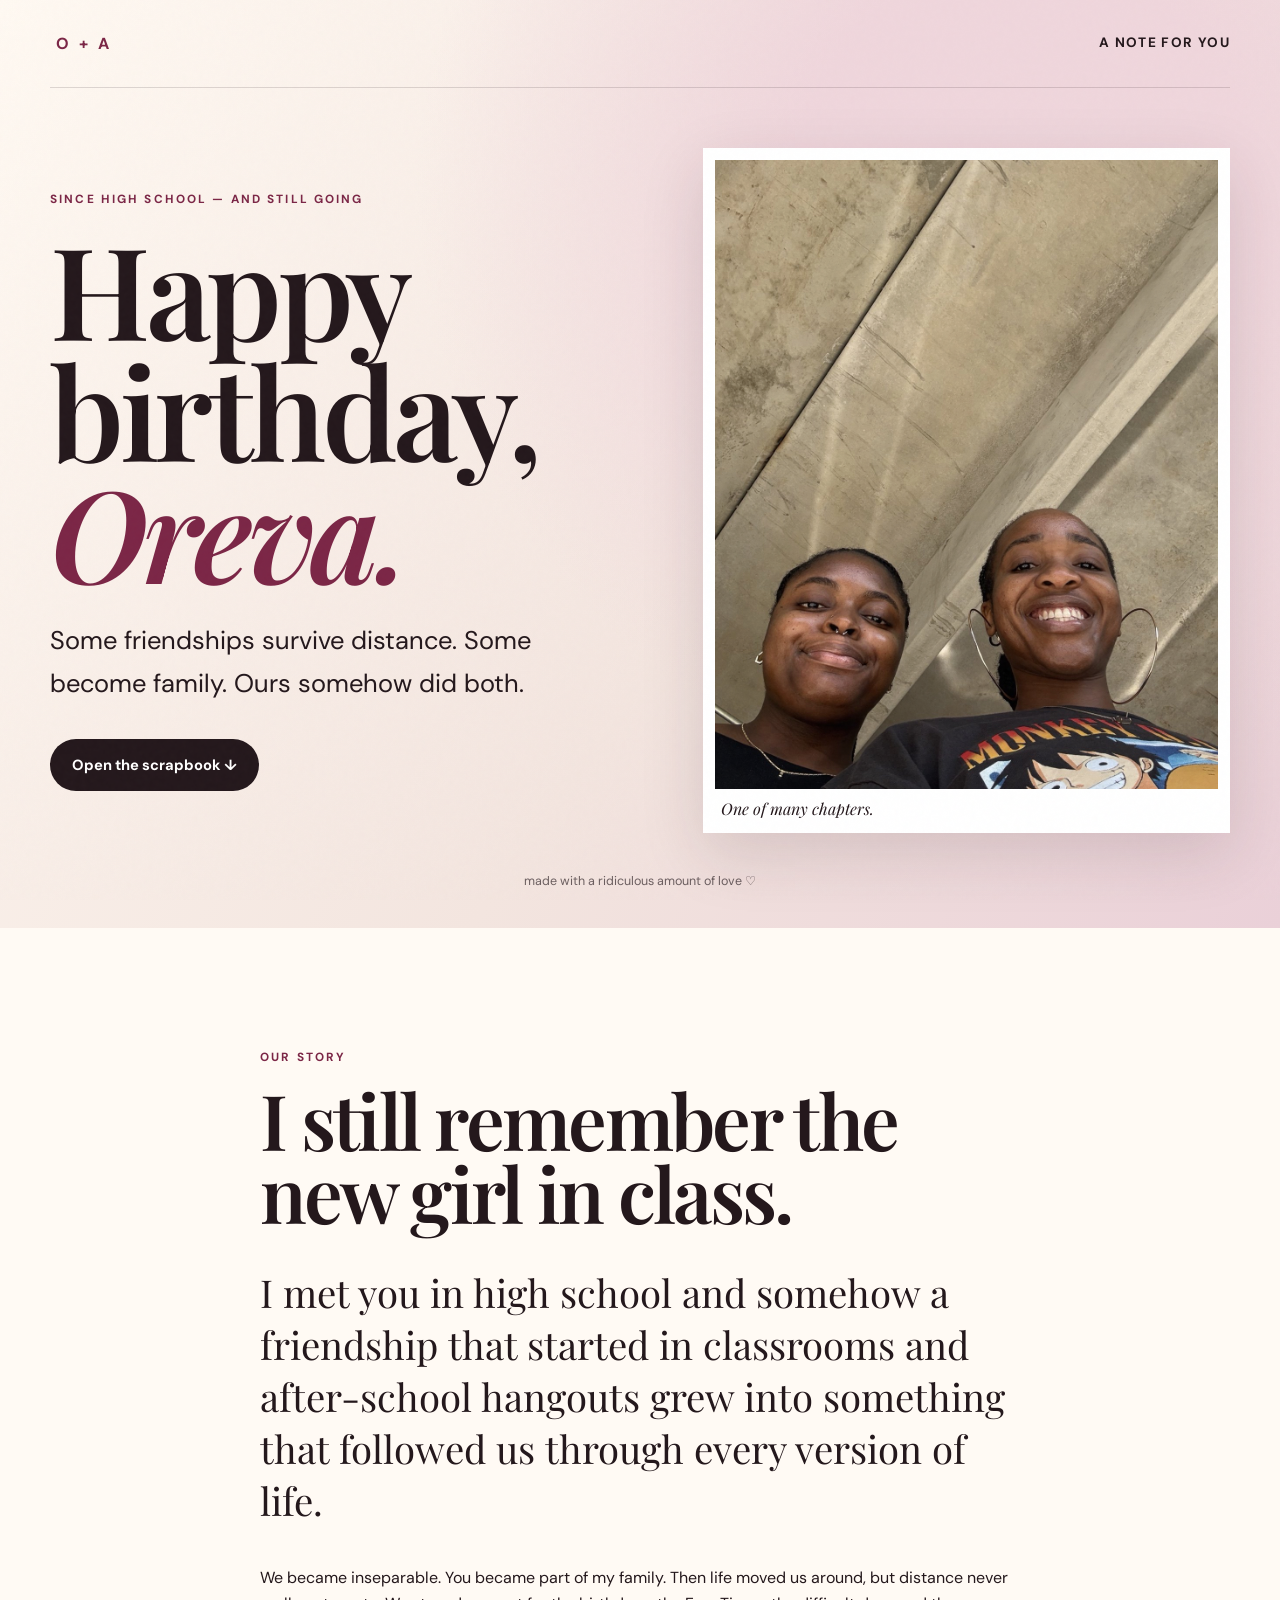
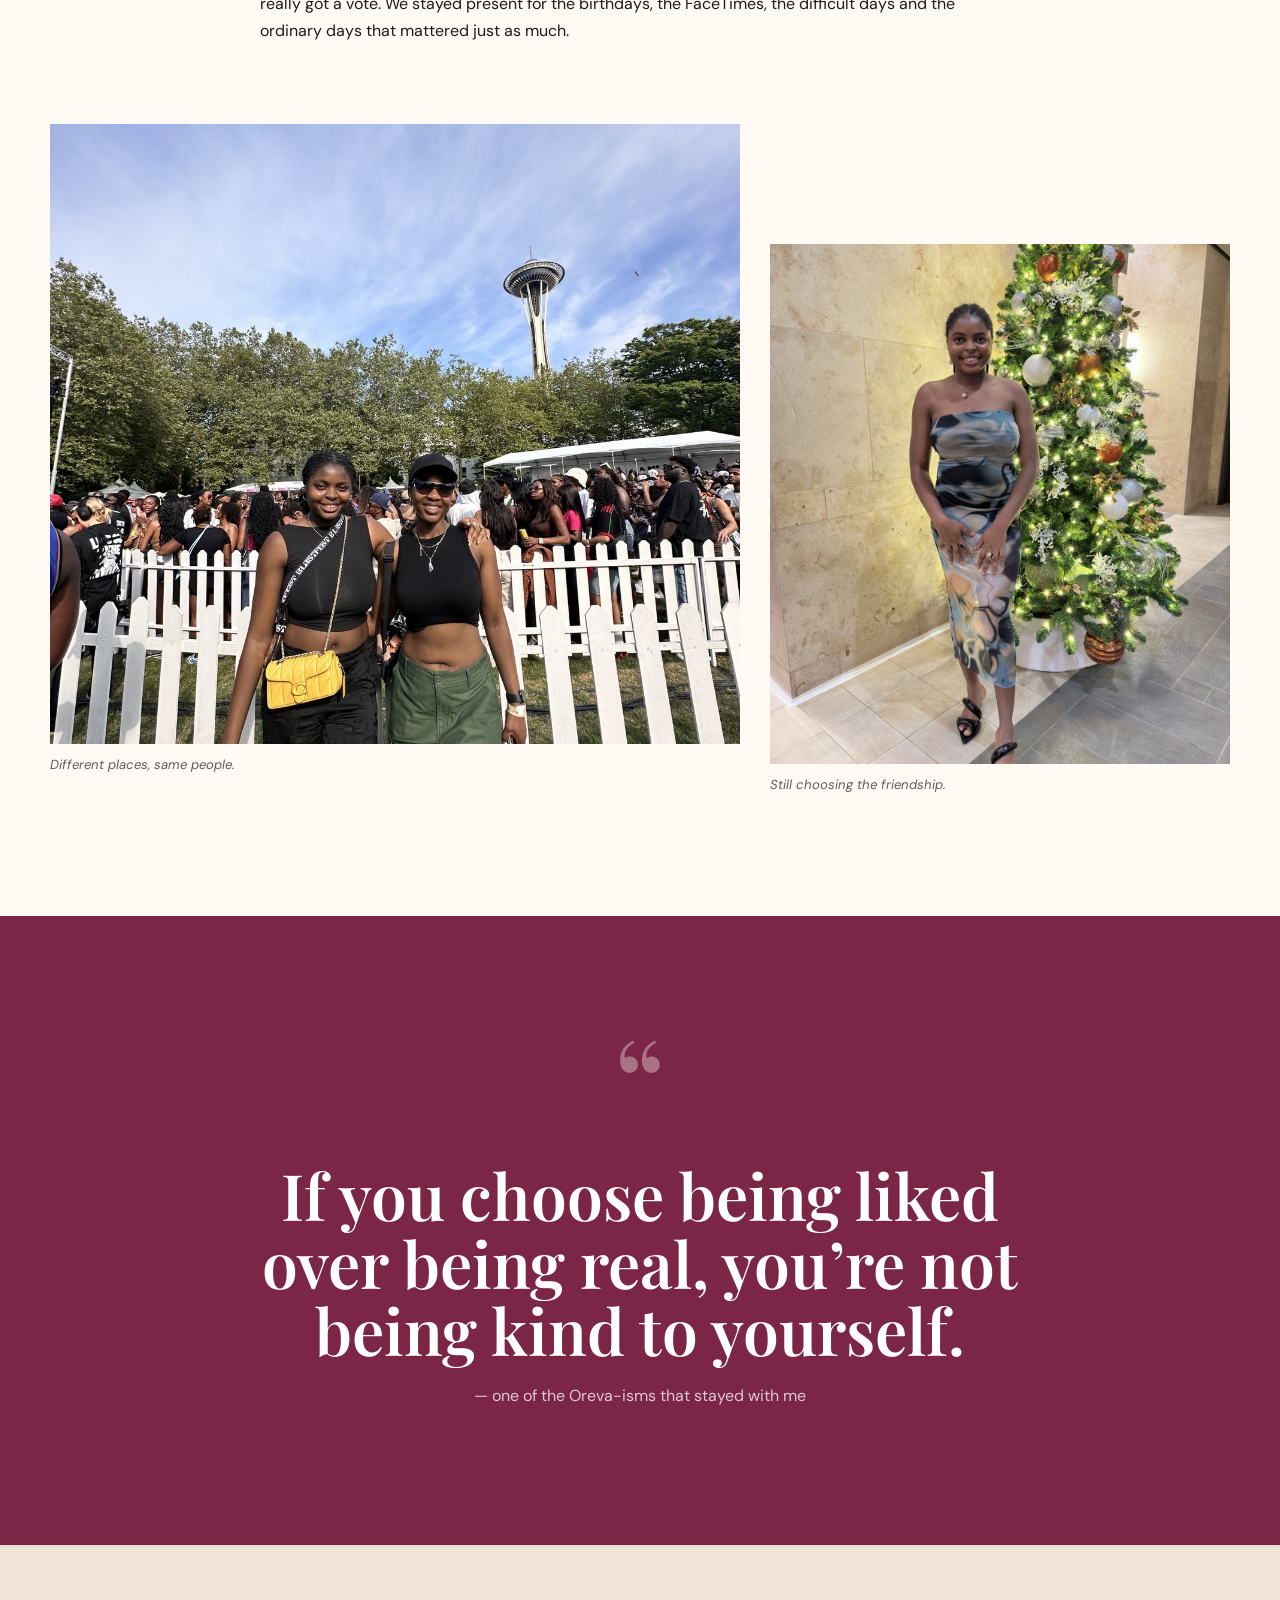
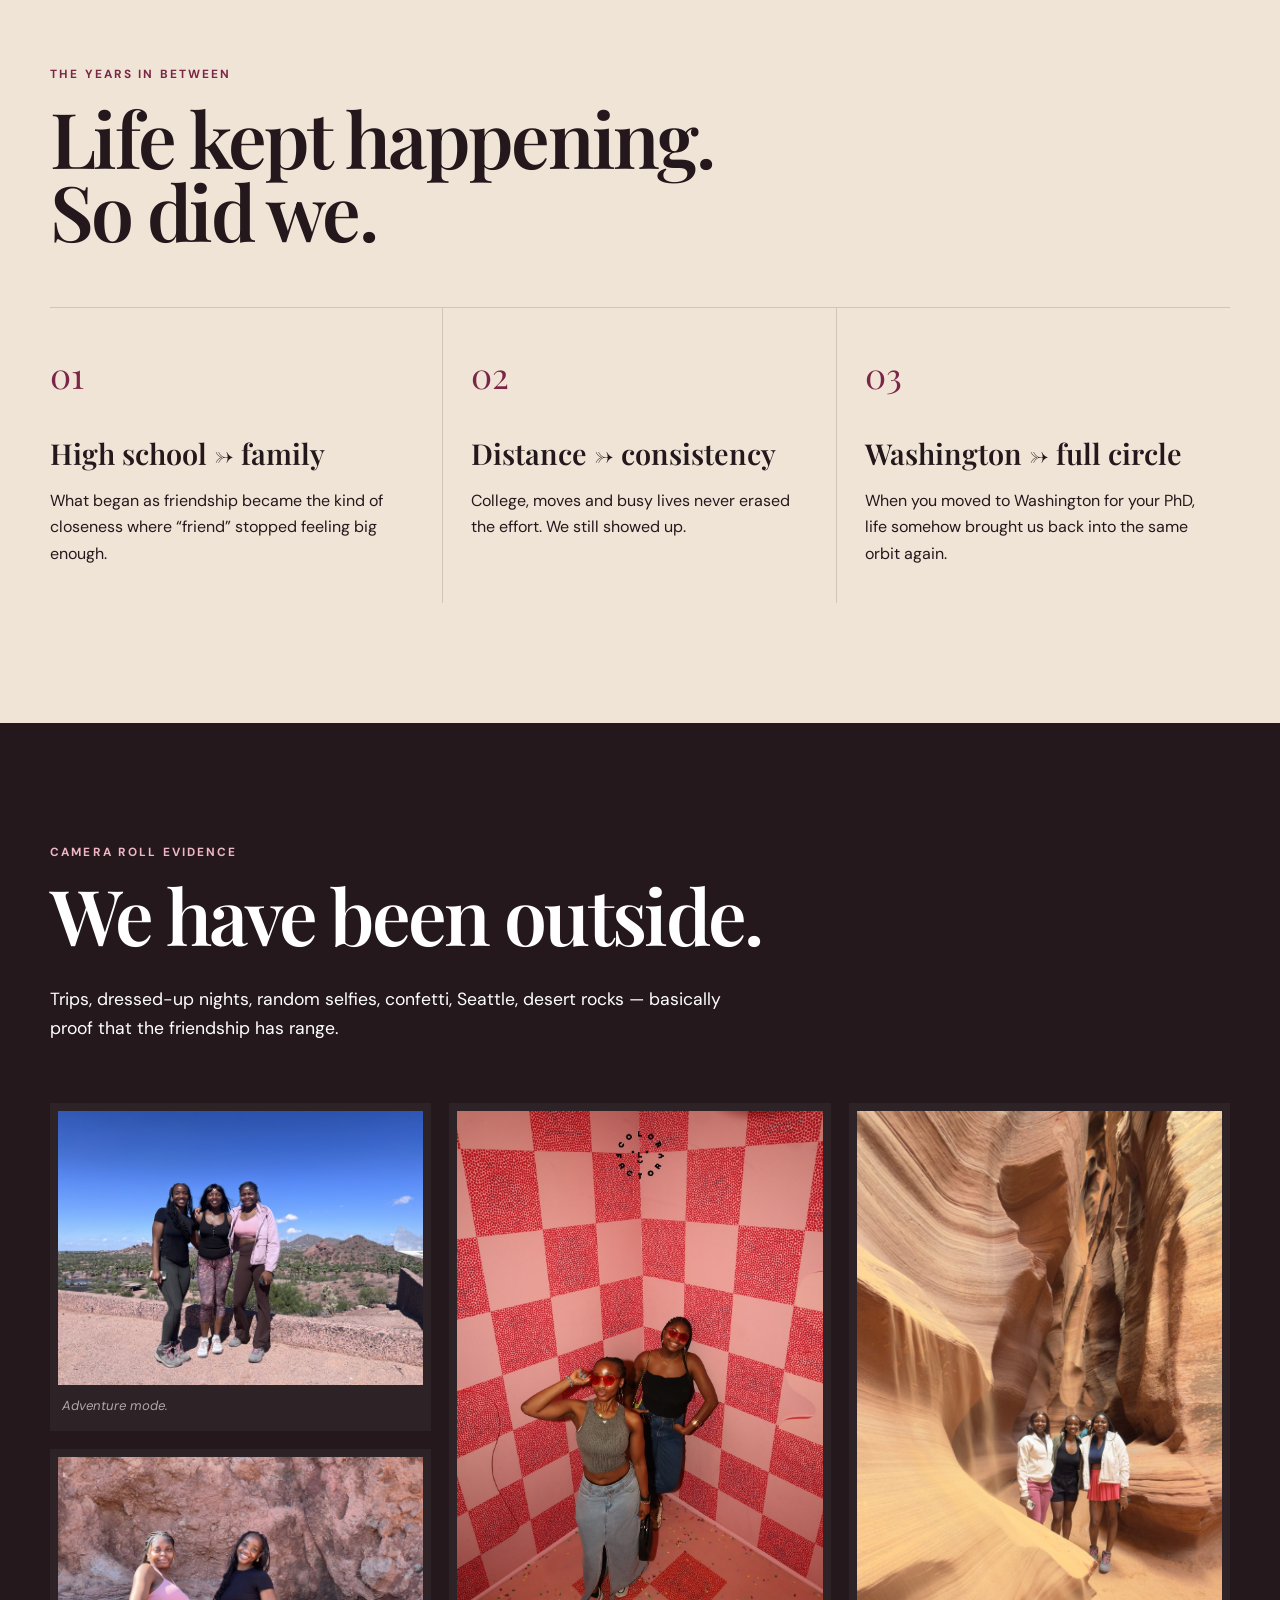
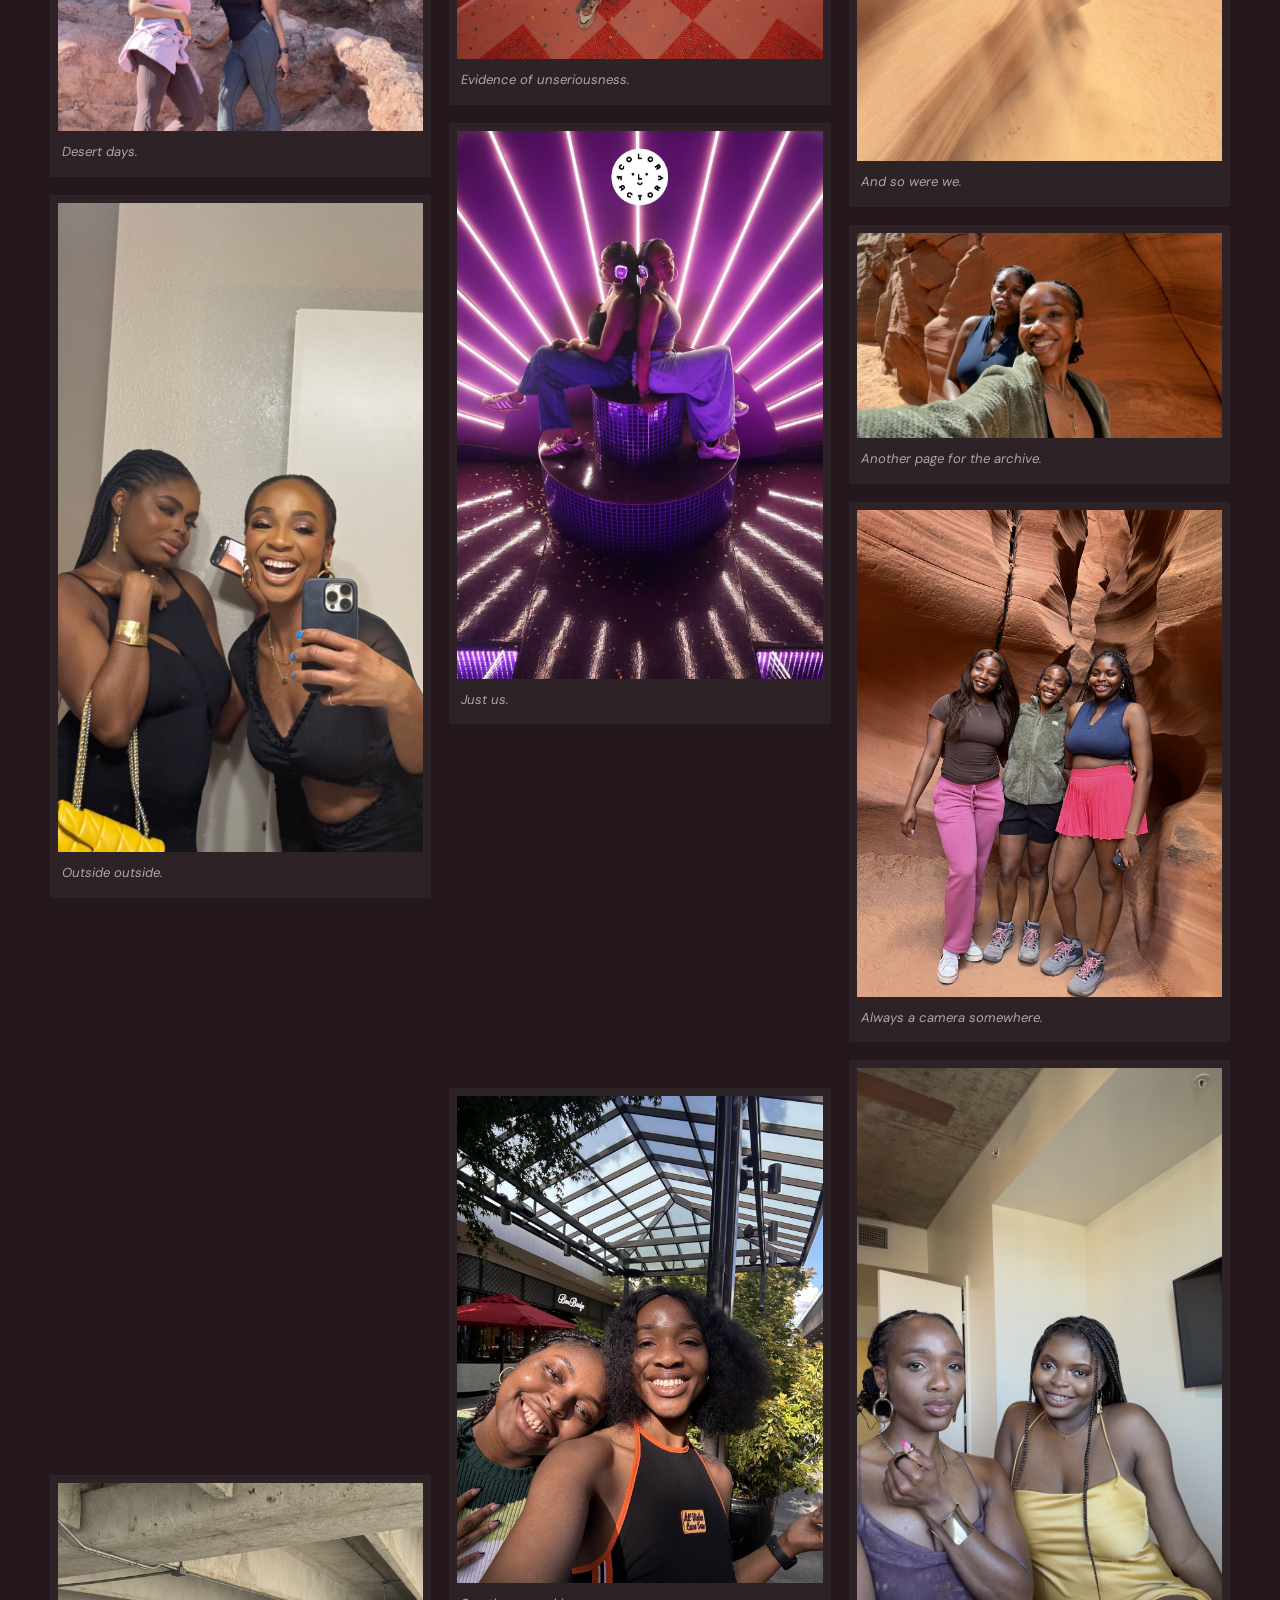
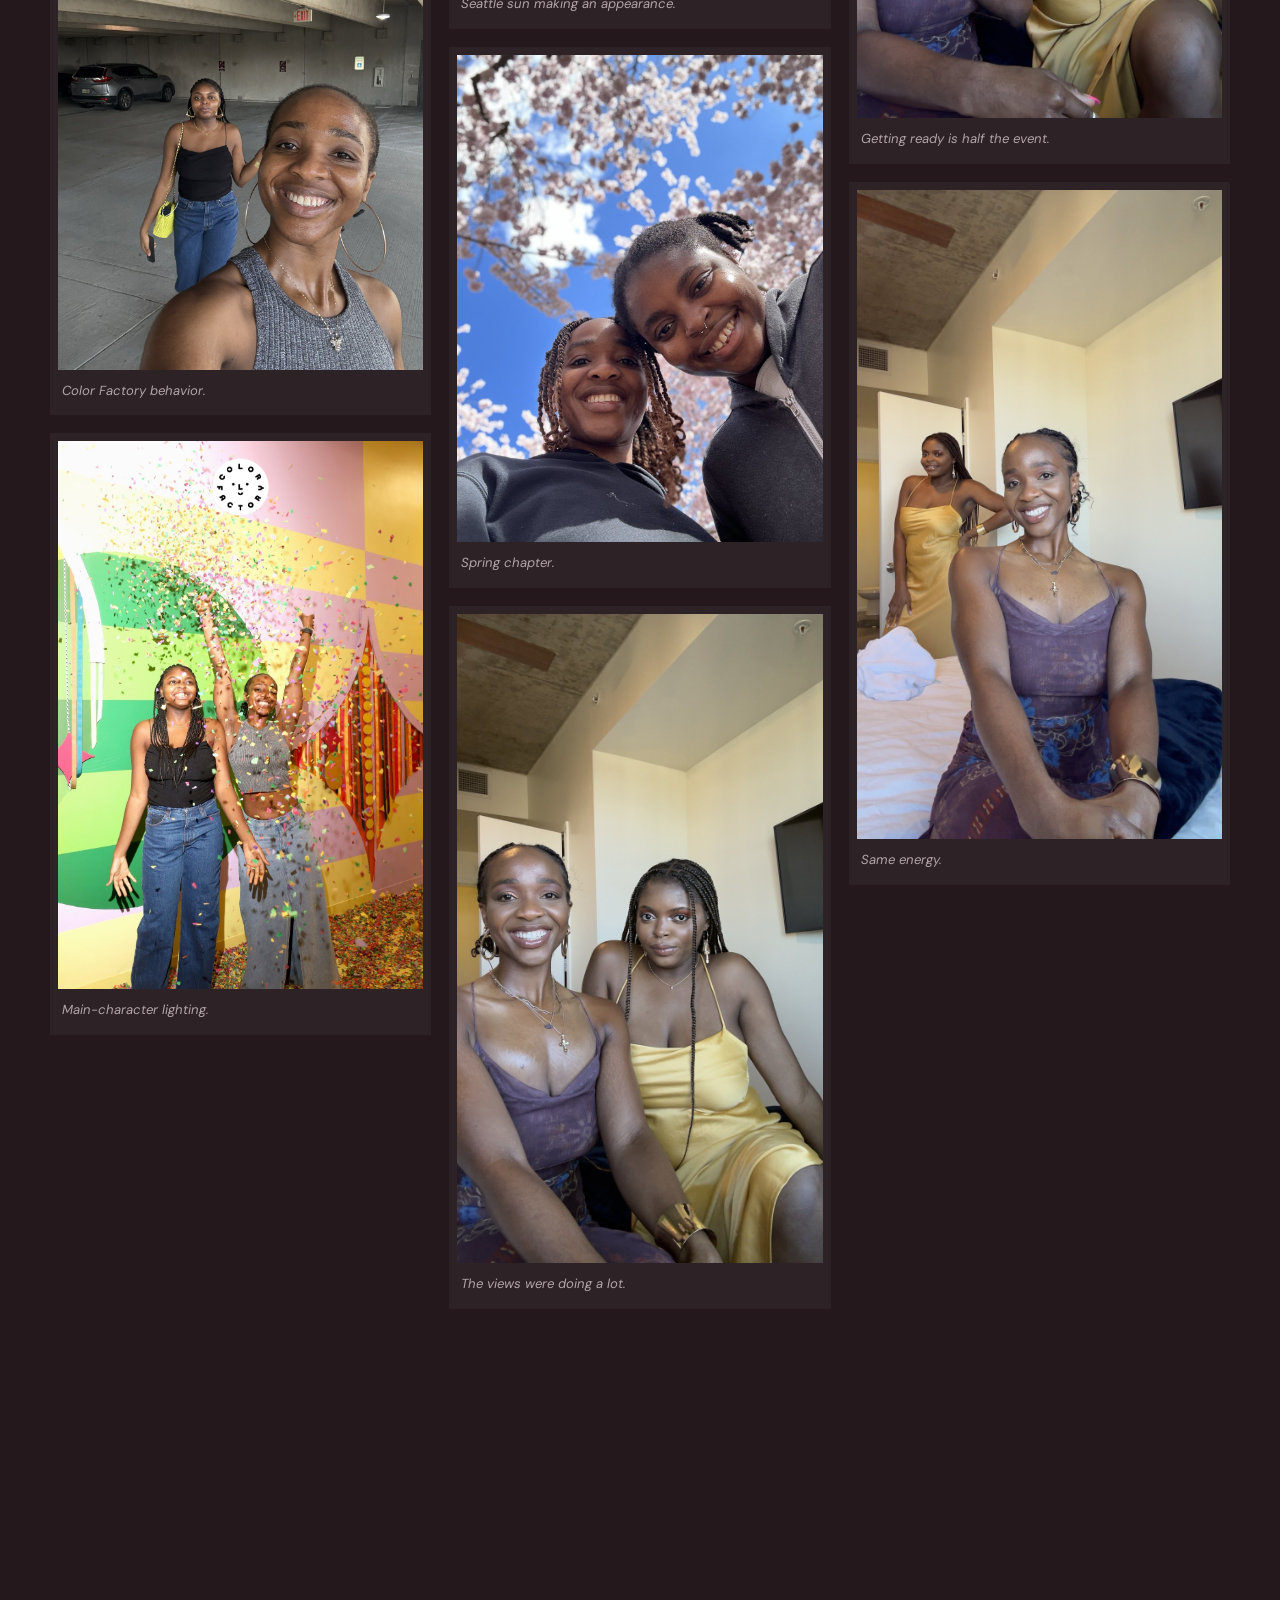
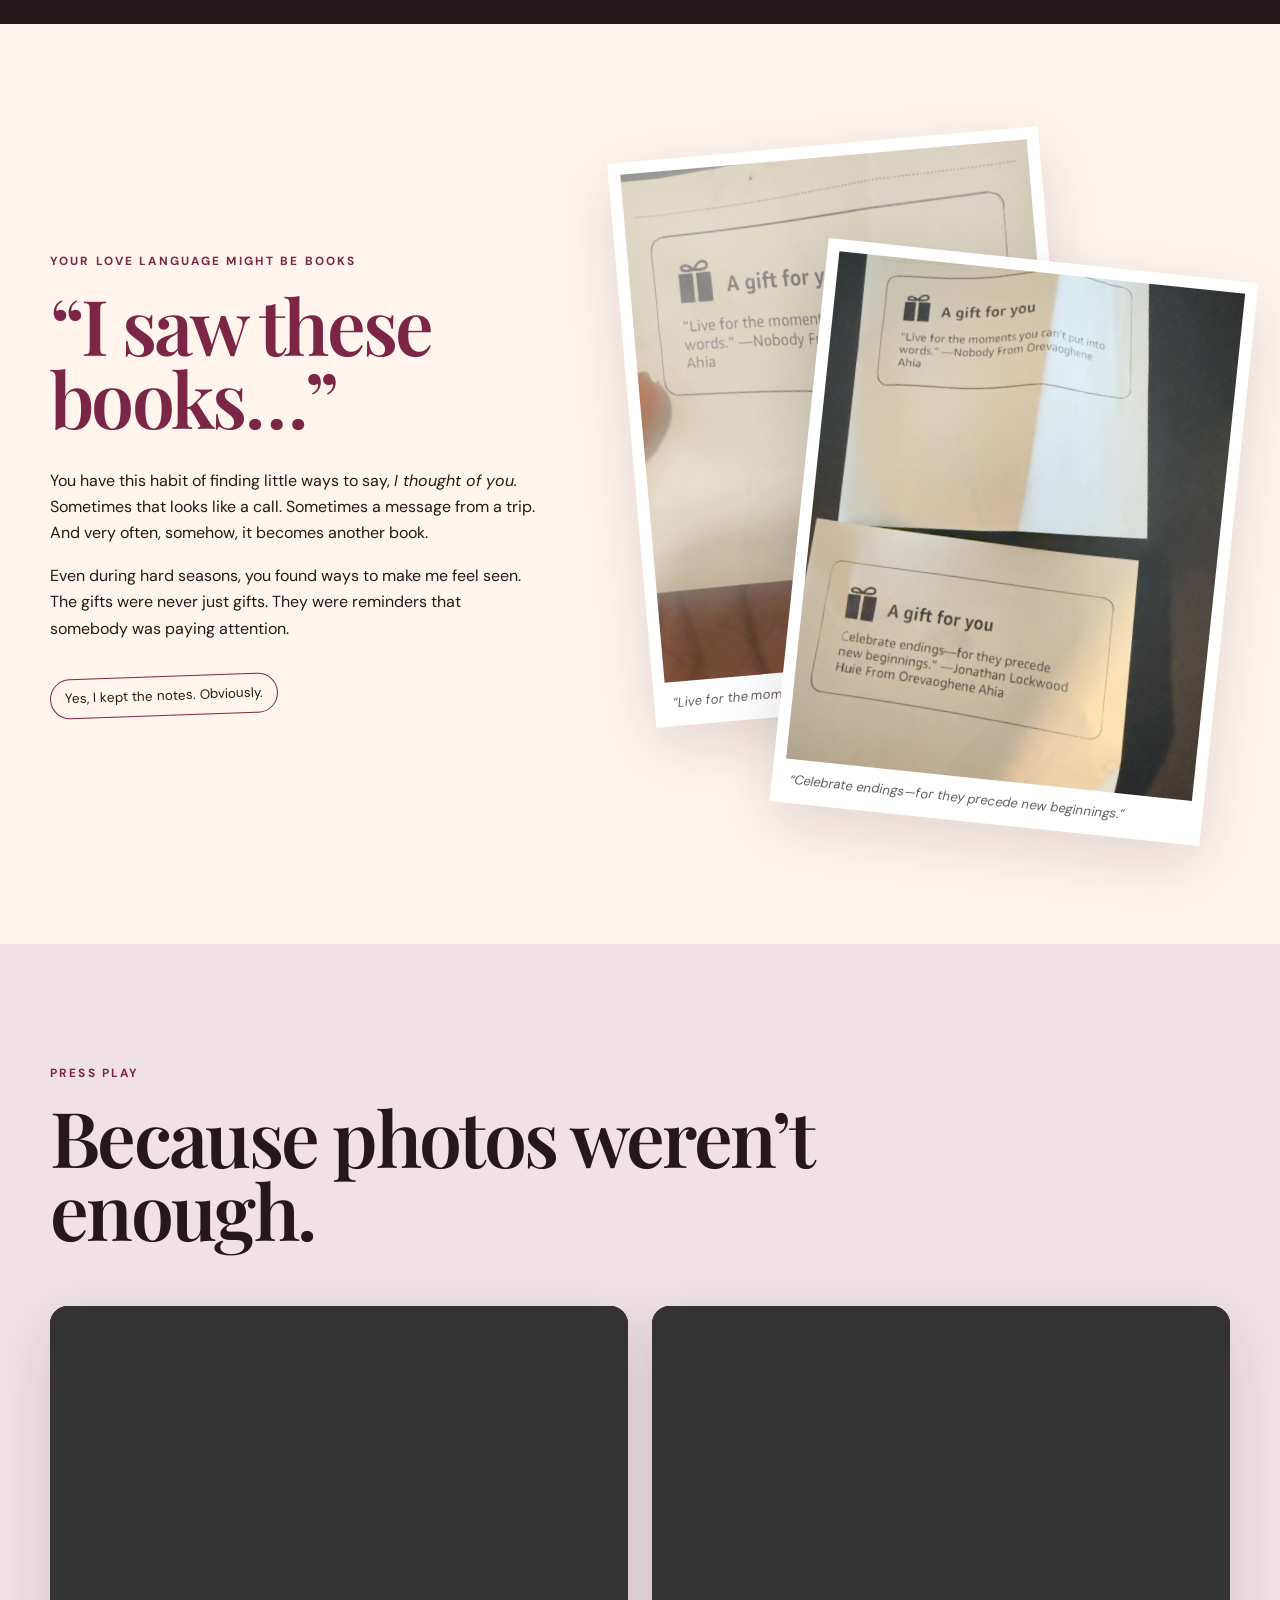
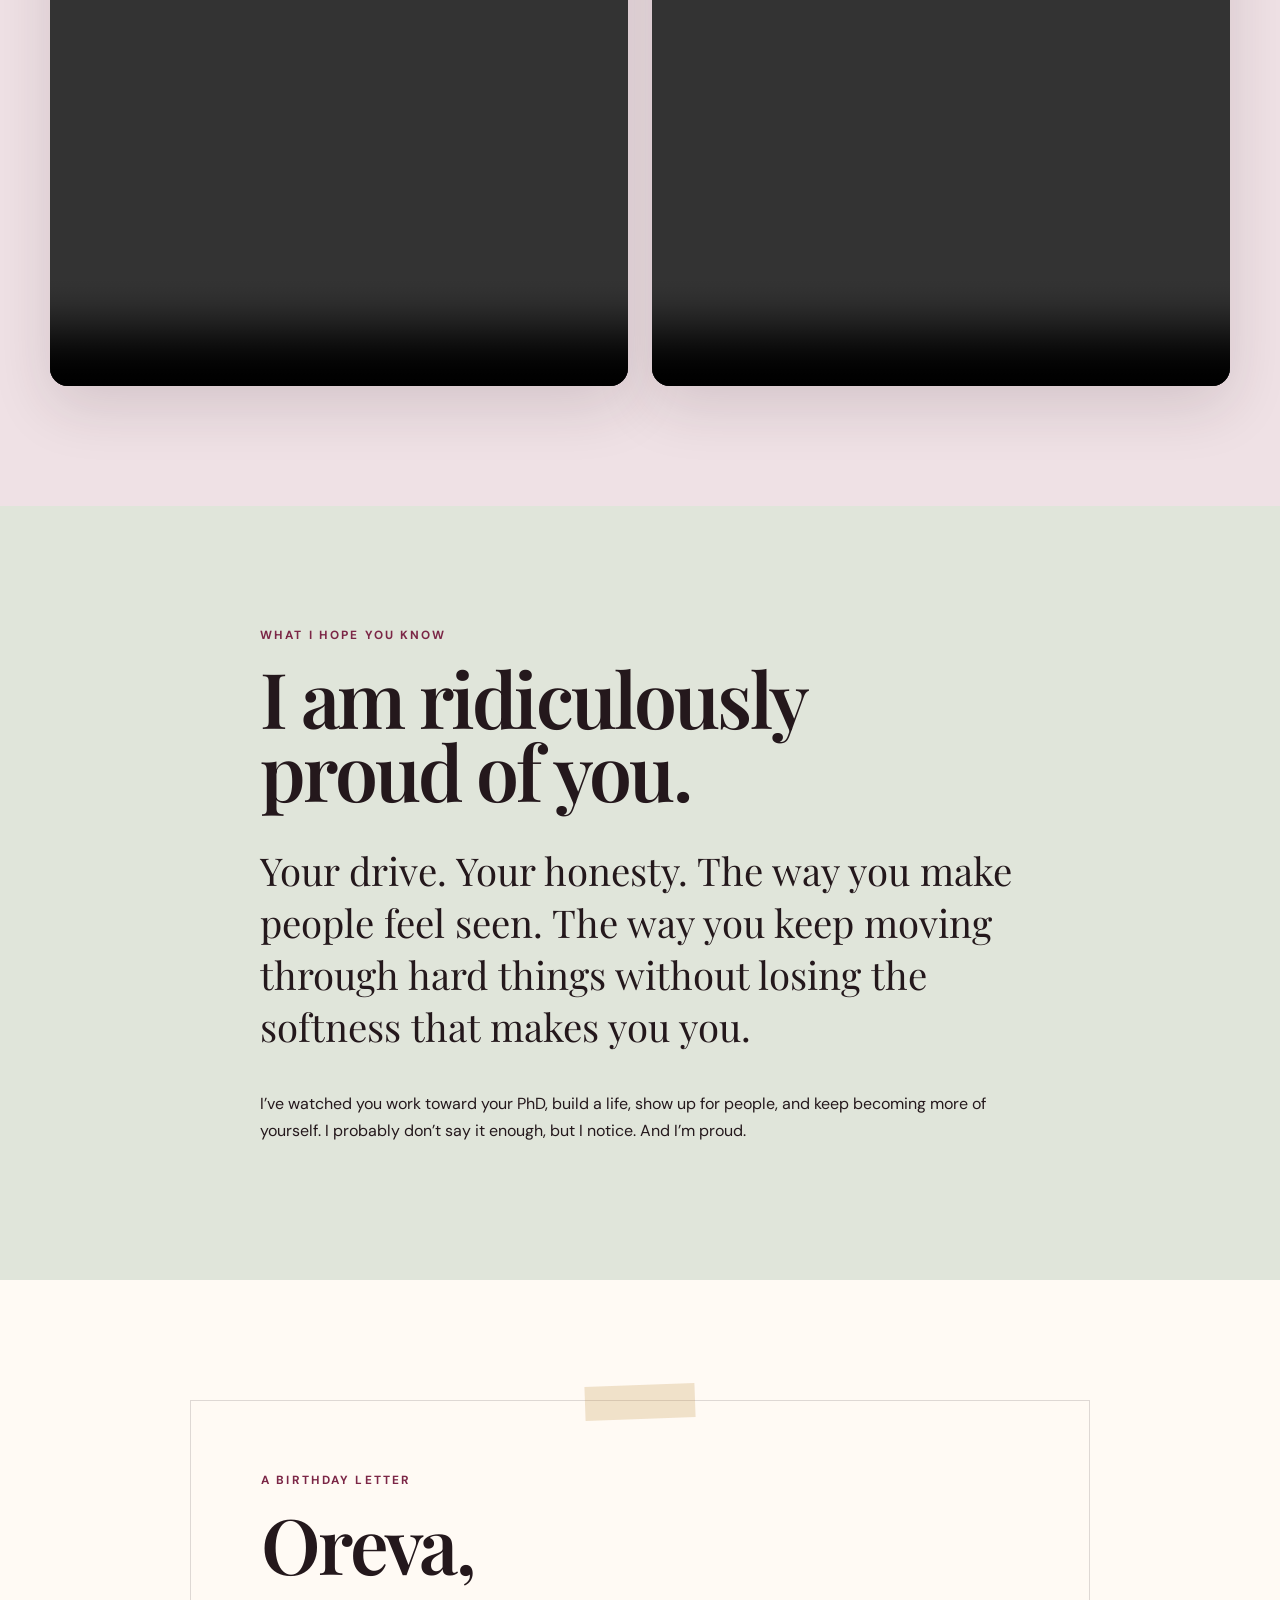
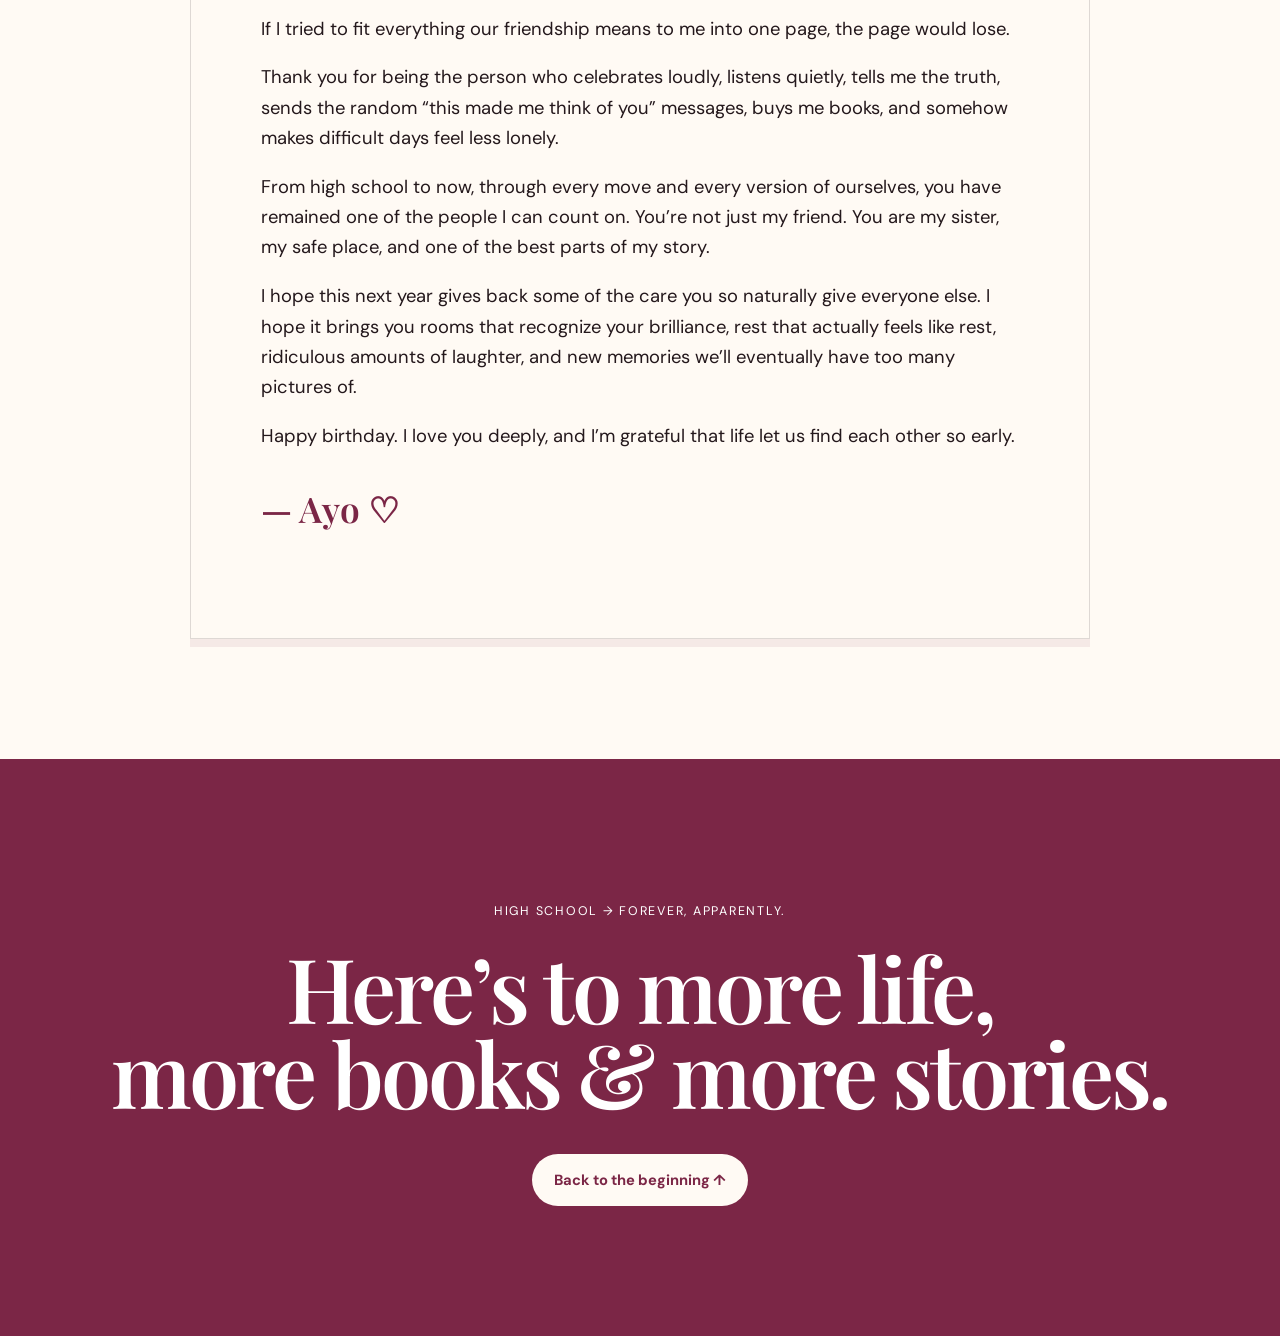
==== index.html @ 8710c638 "Add files via upload" ====
<!doctype html>
<html lang="en">
<head>
  <meta charset="utf-8" />
  <meta name="viewport" content="width=device-width, initial-scale=1" />
  <meta name="theme-color" content="#7b2646" />
  <meta name="description" content="A birthday scrapbook for Oreva — years of friendship, laughter, books and memories." />
  <title>Happy Birthday, Oreva ♡</title>
  <link rel="preconnect" href="https://fonts.googleapis.com">
  <link rel="preconnect" href="https://fonts.gstatic.com" crossorigin>
  <link href="https://fonts.googleapis.com/css2?family=DM+Sans:wght@400;500;600;700&family=Playfair+Display:ital,wght@0,600;1,600&display=swap" rel="stylesheet">
  <link rel="stylesheet" href="styles.css" />
</head>
<body>
  <div class="grain" aria-hidden="true"></div>
  <header class="hero" id="top">
    <nav class="nav wrap">
      <button class="monogram" id="easterEgg" aria-label="A little secret">O + A</button>
      <a href="#letter">A note for you</a>
    </nav>

    <div class="hero-grid wrap">
      <div class="hero-copy reveal">
        <p class="eyebrow">SINCE HIGH SCHOOL — AND STILL GOING</p>
        <h1>Happy birthday,<br><em>Oreva.</em></h1>
        <p class="lede">Some friendships survive distance. Some become family. Ours somehow did both.</p>
        <a class="button" href="#story">Open the scrapbook ↓</a>
      </div>
      <figure class="hero-photo reveal delay-1">
        <img src="assets/photos/21.jpg" alt="A joyful friendship memory" />
        <figcaption>One of many chapters.</figcaption>
      </figure>
    </div>
    <div class="scroll-note">made with a ridiculous amount of love ♡</div>
  </header>

  <main>
    <section class="story section" id="story">
      <div class="wrap narrow reveal">
        <p class="eyebrow">OUR STORY</p>
        <h2>I still remember the new girl in class.</h2>
        <p class="big-copy">I met you in high school and somehow a friendship that started in classrooms and after-school hangouts grew into something that followed us through every version of life.</p>
        <p>We became inseparable. You became part of my family. Then life moved us around, but distance never really got a vote. We stayed present for the birthdays, the FaceTimes, the difficult days and the ordinary days that mattered just as much.</p>
      </div>
      <div class="photo-pair wrap reveal">
        <figure><img src="assets/photos/10.jpg" alt="Friends outdoors beneath blue sky"><figcaption>Different places, same people.</figcaption></figure>
        <figure class="lift"><img src="assets/photos/13.jpg" alt="Friends beneath cherry blossoms"><figcaption>Still choosing the friendship.</figcaption></figure>
      </div>
    </section>

    <section class="quote-break section">
      <div class="wrap narrow reveal">
        <span class="quote-mark">“</span>
        <blockquote>If you choose being liked over being real, you’re not being kind to yourself.</blockquote>
        <p class="quote-credit">— one of the Oreva-isms that stayed with me</p>
      </div>
    </section>

    <section class="chapters section">
      <div class="wrap">
        <div class="section-heading reveal">
          <p class="eyebrow">THE YEARS IN BETWEEN</p>
          <h2>Life kept happening.<br>So did we.</h2>
        </div>
        <div class="chapter-grid">
          <article class="chapter reveal">
            <span>01</span>
            <h3>High school → family</h3>
            <p>What began as friendship became the kind of closeness where “friend” stopped feeling big enough.</p>
          </article>
          <article class="chapter reveal delay-1">
            <span>02</span>
            <h3>Distance → consistency</h3>
            <p>College, moves and busy lives never erased the effort. We still showed up.</p>
          </article>
          <article class="chapter reveal delay-2">
            <span>03</span>
            <h3>Washington → full circle</h3>
            <p>When you moved to Washington for your PhD, life somehow brought us back into the same orbit again.</p>
          </article>
        </div>
      </div>
    </section>

    <section class="gallery-section section" id="memories">
      <div class="wrap">
        <div class="section-heading reveal">
          <p class="eyebrow">CAMERA ROLL EVIDENCE</p>
          <h2>We have been outside.</h2>
          <p>Trips, dressed-up nights, random selfies, confetti, Seattle, desert rocks — basically proof that the friendship has range.</p>
        </div>
        <div class="masonry">
          <figure class="reveal"><img src="assets/photos/01.jpg" alt="Three friends on a scenic trip"><figcaption>Adventure mode.</figcaption></figure>
          <figure class="reveal"><img src="assets/photos/02.jpg" alt="Two friends by red rock"><figcaption>Desert days.</figcaption></figure>
          <figure class="reveal"><img src="assets/photos/14.jpg" alt="Two friends dressed up together"><figcaption>Outside outside.</figcaption></figure>
          <figure class="reveal"><img src="assets/photos/15.jpg" alt="Friends celebrating with confetti"><figcaption>Chaos, but make it cute.</figcaption></figure>
          <figure class="reveal"><img src="assets/photos/16.jpg" alt="Friends in a colorful room"><figcaption>Color Factory behavior.</figcaption></figure>
          <figure class="reveal"><img src="assets/photos/17.jpg" alt="Friends in a purple neon installation"><figcaption>Main-character lighting.</figcaption></figure>
          <figure class="reveal"><img src="assets/photos/18.jpg" alt="Friends laughing in confetti"><figcaption>Evidence of unseriousness.</figcaption></figure>
          <figure class="reveal"><img src="assets/photos/19.jpg" alt="Friends taking a low-angle selfie"><figcaption>Just us.</figcaption></figure>
          <figure class="reveal"><img src="assets/photos/03.jpg" alt="Friends dressed up for an event"><figcaption>Golden hour, literally.</figcaption></figure>
          <figure class="reveal"><img src="assets/photos/11.jpg" alt="Friends taking a sunny selfie"><figcaption>Seattle sun making an appearance.</figcaption></figure>
          <figure class="reveal"><img src="assets/photos/12.jpg" alt="Friends smiling beneath cherry blossoms"><figcaption>Spring chapter.</figcaption></figure>
          <figure class="reveal"><img src="assets/photos/06.jpg" alt="Friends inside a canyon"><figcaption>The views were doing a lot.</figcaption></figure>
          <figure class="reveal"><img src="assets/photos/07.jpg" alt="Friends on a red rock trip"><figcaption>And so were we.</figcaption></figure>
          <figure class="reveal"><img src="assets/photos/08.jpg" alt="Two friends outdoors"><figcaption>Another page for the archive.</figcaption></figure>
          <figure class="reveal"><img src="assets/photos/09.jpg" alt="Friendship selfie"><figcaption>Always a camera somewhere.</figcaption></figure>
          <figure class="reveal"><img src="assets/photos/04.jpg" alt="Friends getting ready together"><figcaption>Getting ready is half the event.</figcaption></figure>
          <figure class="reveal"><img src="assets/photos/05.jpg" alt="Two friends smiling together"><figcaption>Same energy.</figcaption></figure>
          <figure class="reveal"><img src="assets/photos/20.jpg" alt="Friends at a Seattle event"><figcaption>Home city memories.</figcaption></figure>
        </div>
      </div>
    </section>

    <section class="books section" id="gifts">
      <div class="wrap books-grid">
        <div class="books-copy reveal">
          <p class="eyebrow">YOUR LOVE LANGUAGE MIGHT BE BOOKS</p>
          <h2>“I saw these books…”</h2>
          <p>You have this habit of finding little ways to say, <em>I thought of you.</em> Sometimes that looks like a call. Sometimes a message from a trip. And very often, somehow, it becomes another book.</p>
          <p>Even during hard seasons, you found ways to make me feel seen. The gifts were never just gifts. They were reminders that somebody was paying attention.</p>
          <div class="mini-note">Yes, I kept the notes. Obviously.</div>
        </div>
        <div class="gift-stack reveal delay-1">
          <figure class="gift-card one"><img src="assets/photos/22.jpg" alt="Gift note about living for moments"><figcaption>“Live for the moments you can’t put into words.”</figcaption></figure>
          <figure class="gift-card two"><img src="assets/photos/23.jpg" alt="Gift note about endings and new beginnings"><figcaption>“Celebrate endings—for they precede new beginnings.”</figcaption></figure>
        </div>
      </div>
    </section>

    <section class="video-section section">
      <div class="wrap">
        <div class="section-heading reveal">
          <p class="eyebrow">PRESS PLAY</p>
          <h2>Because photos weren’t enough.</h2>
        </div>
        <div class="video-grid">
          <video class="reveal" controls playsinline preload="metadata"><source src="assets/video/memory-1.mp4" type="video/mp4">Your browser does not support video.</video>
          <video class="reveal delay-1" controls playsinline preload="metadata"><source src="assets/video/memory-2.mp4" type="video/mp4">Your browser does not support video.</video>
        </div>
      </div>
    </section>

    <section class="admire section">
      <div class="wrap narrow reveal">
        <p class="eyebrow">WHAT I HOPE YOU KNOW</p>
        <h2>I am ridiculously proud of you.</h2>
        <p class="big-copy">Your drive. Your honesty. The way you make people feel seen. The way you keep moving through hard things without losing the softness that makes you you.</p>
        <p>I’ve watched you work toward your PhD, build a life, show up for people, and keep becoming more of yourself. I probably don’t say it enough, but I notice. And I’m proud.</p>
      </div>
    </section>

    <section class="letter section" id="letter">
      <div class="wrap letter-wrap reveal">
        <p class="eyebrow">A BIRTHDAY LETTER</p>
        <h2>Oreva,</h2>
        <div class="letter-body">
          <p>If I tried to fit everything our friendship means to me into one page, the page would lose.</p>
          <p>Thank you for being the person who celebrates loudly, listens quietly, tells me the truth, sends the random “this made me think of you” messages, buys me books, and somehow makes difficult days feel less lonely.</p>
          <p>From high school to now, through every move and every version of ourselves, you have remained one of the people I can count on. You’re not just my friend. You are my sister, my safe place, and one of the best parts of my story.</p>
          <p>I hope this next year gives back some of the care you so naturally give everyone else. I hope it brings you rooms that recognize your brilliance, rest that actually feels like rest, ridiculous amounts of laughter, and new memories we’ll eventually have too many pictures of.</p>
          <p>Happy birthday. I love you deeply, and I’m grateful that life let us find each other so early.</p>
          <p class="signature">— Ayo ♡</p>
        </div>
      </div>
    </section>

    <section class="finale">
      <div class="wrap finale-inner reveal">
        <p>High school → forever, apparently.</p>
        <h2>Here’s to more life,<br>more books & more stories.</h2>
        <a href="#top" class="button light">Back to the beginning ↑</a>
      </div>
    </section>
  </main>

  <div class="secret" id="secret" role="dialog" aria-modal="true" aria-hidden="true">
    <div class="secret-card">
      <button id="closeSecret" aria-label="Close">×</button>
      <p class="eyebrow">SECRET UNLOCKED</p>
      <h2>Plot twist:</h2>
      <p>The real gift is that you’re stuck with Ayo for life. No returns. No exchanges. 🤭</p>
    </div>
  </div>

  <script src="script.js"></script>
</body>
</html>
---- styles.css ----
:root{
  --cream:#f7f0e7; --paper:#fffaf4; --ink:#24181c; --wine:#7b2646; --rose:#d798a9;
  --gold:#c39549; --sage:#78856c; --line:rgba(36,24,28,.15); --shadow:0 20px 60px rgba(47,25,32,.14);
}
*{box-sizing:border-box} html{scroll-behavior:smooth} body{margin:0;background:var(--cream);color:var(--ink);font-family:"DM Sans",system-ui,sans-serif;line-height:1.65;overflow-x:hidden}
img,video{display:block;width:100%} a{color:inherit}.wrap{width:min(1180px,calc(100% - 42px));margin:auto}.narrow{width:min(760px,100%)}
.grain{position:fixed;inset:0;pointer-events:none;z-index:99;opacity:.08;background-image:url("data:image/svg+xml,%3Csvg viewBox='0 0 180 180' xmlns='http://www.w3.org/2000/svg'%3E%3Cfilter id='n'%3E%3CfeTurbulence type='fractalNoise' baseFrequency='.9' numOctaves='3' stitchTiles='stitch'/%3E%3C/filter%3E%3Crect width='100%25' height='100%25' filter='url(%23n)' opacity='.25'/%3E%3C/svg%3E")}
.hero{min-height:100svh;padding-bottom:36px;background:radial-gradient(circle at 80% 20%,#efd6dc 0 18%,transparent 48%),linear-gradient(125deg,#fff9f2,#f3e5df 58%,#ead0d8);position:relative}
.nav{height:88px;display:flex;align-items:center;justify-content:space-between;border-bottom:1px solid var(--line)}.nav a{text-decoration:none;font-size:.85rem;text-transform:uppercase;letter-spacing:.1em;font-weight:700}.monogram{border:0;background:transparent;font:700 1rem "DM Sans";letter-spacing:.18em;cursor:pointer;color:var(--wine)}
.hero-grid{display:grid;grid-template-columns:1.05fr .95fr;gap:70px;align-items:center;padding:60px 0 30px}.hero-copy h1,.section h2,.finale h2,.secret h2{font-family:"Playfair Display",Georgia,serif;font-weight:600;line-height:.95;letter-spacing:-.035em}.hero-copy h1{font-size:clamp(4.8rem,10vw,9.5rem);margin:18px 0 28px}.hero-copy h1 em{color:var(--wine);font-weight:600}.eyebrow{font-size:.74rem;letter-spacing:.18em;font-weight:700;color:var(--wine);margin:0 0 16px;text-transform:uppercase}.lede{font-size:clamp(1.2rem,2vw,1.65rem);max-width:520px;margin:0 0 34px}.button{display:inline-block;text-decoration:none;background:var(--ink);color:white;border-radius:999px;padding:14px 22px;font-size:.92rem;font-weight:700}.button.light{background:var(--paper);color:var(--wine)}
.hero-photo{margin:0;position:relative;transform:rotate(2deg);background:#fff;padding:12px 12px 44px;box-shadow:var(--shadow)}.hero-photo img{aspect-ratio:4/5;object-fit:cover}.hero-photo figcaption{position:absolute;bottom:11px;left:18px;font-family:"Playfair Display",serif;font-style:italic}.scroll-note{text-align:center;font-size:.78rem;opacity:.65;margin-top:8px}
.section{padding:120px 0}.section h2{font-size:clamp(3rem,6vw,6.2rem);margin:12px 0 34px}.big-copy{font-family:"Playfair Display",serif;font-size:clamp(1.6rem,3vw,2.4rem);line-height:1.35}.story{background:var(--paper)}.photo-pair{display:grid;grid-template-columns:1.2fr .8fr;gap:30px;margin-top:80px;align-items:start}.photo-pair figure{margin:0}.photo-pair img{height:620px;object-fit:cover}.photo-pair .lift{margin-top:120px}.photo-pair .lift img{height:520px}.photo-pair figcaption,.masonry figcaption,.gift-card figcaption{font-size:.82rem;margin-top:10px;font-style:italic;opacity:.7}
.quote-break{background:var(--wine);color:#fff;text-align:center}.quote-break .eyebrow{color:#f5ccd7}.quote-mark{font:8rem/0.7 "Playfair Display";opacity:.35}.quote-break blockquote{font:600 clamp(2.2rem,5vw,5rem)/1.05 "Playfair Display",serif;margin:20px 0}.quote-credit{opacity:.75}
.chapters{background:#f0e4d7}.section-heading{max-width:800px;margin-bottom:60px}.section-heading p:not(.eyebrow){max-width:700px;font-size:1.1rem}.chapter-grid{display:grid;grid-template-columns:repeat(3,1fr);border-top:1px solid var(--line)}.chapter{padding:38px 28px 20px 0;border-right:1px solid var(--line);min-height:260px}.chapter+.chapter{padding-left:28px}.chapter:last-child{border-right:0}.chapter span{font-family:"Playfair Display";font-size:2.2rem;color:var(--wine)}.chapter h3{font:600 1.8rem "Playfair Display";margin:30px 0 12px}
.gallery-section{background:var(--ink);color:white}.gallery-section .eyebrow{color:#efb6c6}.masonry{columns:3 280px;column-gap:18px}.masonry figure{break-inside:avoid;margin:0 0 18px;background:#2d2226;padding:8px 8px 14px}.masonry img{height:auto}.masonry figcaption{padding:0 4px;color:#eadde1}
.books{background:#fff5ec}.books-grid{display:grid;grid-template-columns:.9fr 1.1fr;gap:90px;align-items:center}.books-copy h2{color:var(--wine)}.mini-note{display:inline-block;margin-top:18px;border:1px solid var(--wine);border-radius:999px;padding:8px 14px;font-size:.84rem;transform:rotate(-2deg)}.gift-stack{position:relative;min-height:680px}.gift-card{position:absolute;margin:0;background:#fff;padding:12px 12px 44px;box-shadow:var(--shadow);width:72%}.gift-card img{aspect-ratio:4/5;object-fit:cover}.gift-card.one{left:0;top:0;transform:rotate(-5deg)}.gift-card.two{right:0;bottom:0;transform:rotate(6deg)}.gift-card figcaption{position:absolute;bottom:12px;left:18px}
.video-section{background:#efe1e5}.video-grid{display:grid;grid-template-columns:1fr 1fr;gap:24px}.video-grid video{background:#111;max-height:680px;aspect-ratio:9/16;object-fit:contain;border-radius:18px;box-shadow:var(--shadow)}
.admire{background:#e0e5da}.letter{background:var(--paper)}.letter-wrap{max-width:900px;border:1px solid var(--line);padding:70px;box-shadow:0 8px 0 rgba(123,38,70,.08);position:relative}.letter-wrap:before{content:"";position:absolute;width:110px;height:34px;background:rgba(195,149,73,.25);top:-16px;left:50%;transform:translateX(-50%) rotate(-2deg)}.letter-body{font-size:1.15rem}.signature{font:600 2.2rem "Playfair Display";color:var(--wine);margin-top:34px}
.finale{padding:130px 0;background:var(--wine);color:white;text-align:center}.finale-inner p{letter-spacing:.14em;text-transform:uppercase;font-size:.78rem}.finale h2{font-size:clamp(3.2rem,7vw,7rem);margin:22px 0 40px}
.secret{position:fixed;inset:0;z-index:100;background:rgba(20,10,14,.78);display:grid;place-items:center;padding:22px;opacity:0;pointer-events:none;transition:.25s}.secret.show{opacity:1;pointer-events:auto}.secret-card{position:relative;background:var(--paper);max-width:560px;padding:54px;border-radius:24px;box-shadow:var(--shadow)}.secret-card h2{font-size:4rem;margin:4px 0 20px}.secret-card p:last-child{font-size:1.15rem}.secret-card button{position:absolute;right:18px;top:14px;border:0;background:transparent;font-size:2rem;cursor:pointer}
.reveal{opacity:0;transform:translateY(22px);transition:opacity .75s ease,transform .75s ease}.reveal.visible{opacity:1;transform:none}.delay-1{transition-delay:.12s}.delay-2{transition-delay:.24s}
@media(max-width:820px){.hero-grid,.books-grid{grid-template-columns:1fr}.hero-grid{gap:40px;padding-top:28px}.hero-copy h1{font-size:clamp(4.2rem,19vw,7rem)}.hero-photo{width:90%;margin-left:auto}.section{padding:86px 0}.photo-pair{grid-template-columns:1fr;gap:20px}.photo-pair img,.photo-pair .lift img{height:auto}.photo-pair .lift{margin-top:0;margin-left:12%}.chapter-grid{grid-template-columns:1fr}.chapter,.chapter+.chapter{padding:30px 0;border-right:0;border-bottom:1px solid var(--line);min-height:0}.gift-stack{min-height:560px}.gift-card{width:78%}.video-grid{grid-template-columns:1fr}.video-grid video{max-height:600px}.letter-wrap{padding:46px 26px}.masonry{columns:2 150px}.nav{height:70px}}
@media(max-width:480px){.wrap{width:min(100% - 28px,1180px)}.masonry{columns:2;column-gap:10px}.masonry figure{margin-bottom:10px}.gift-stack{min-height:470px}.hero-photo{width:100%}.hero-photo img{aspect-ratio:3/4}.section h2{font-size:3rem}}
@media(prefers-reduced-motion:reduce){html{scroll-behavior:auto}.reveal{opacity:1;transform:none;transition:none}}
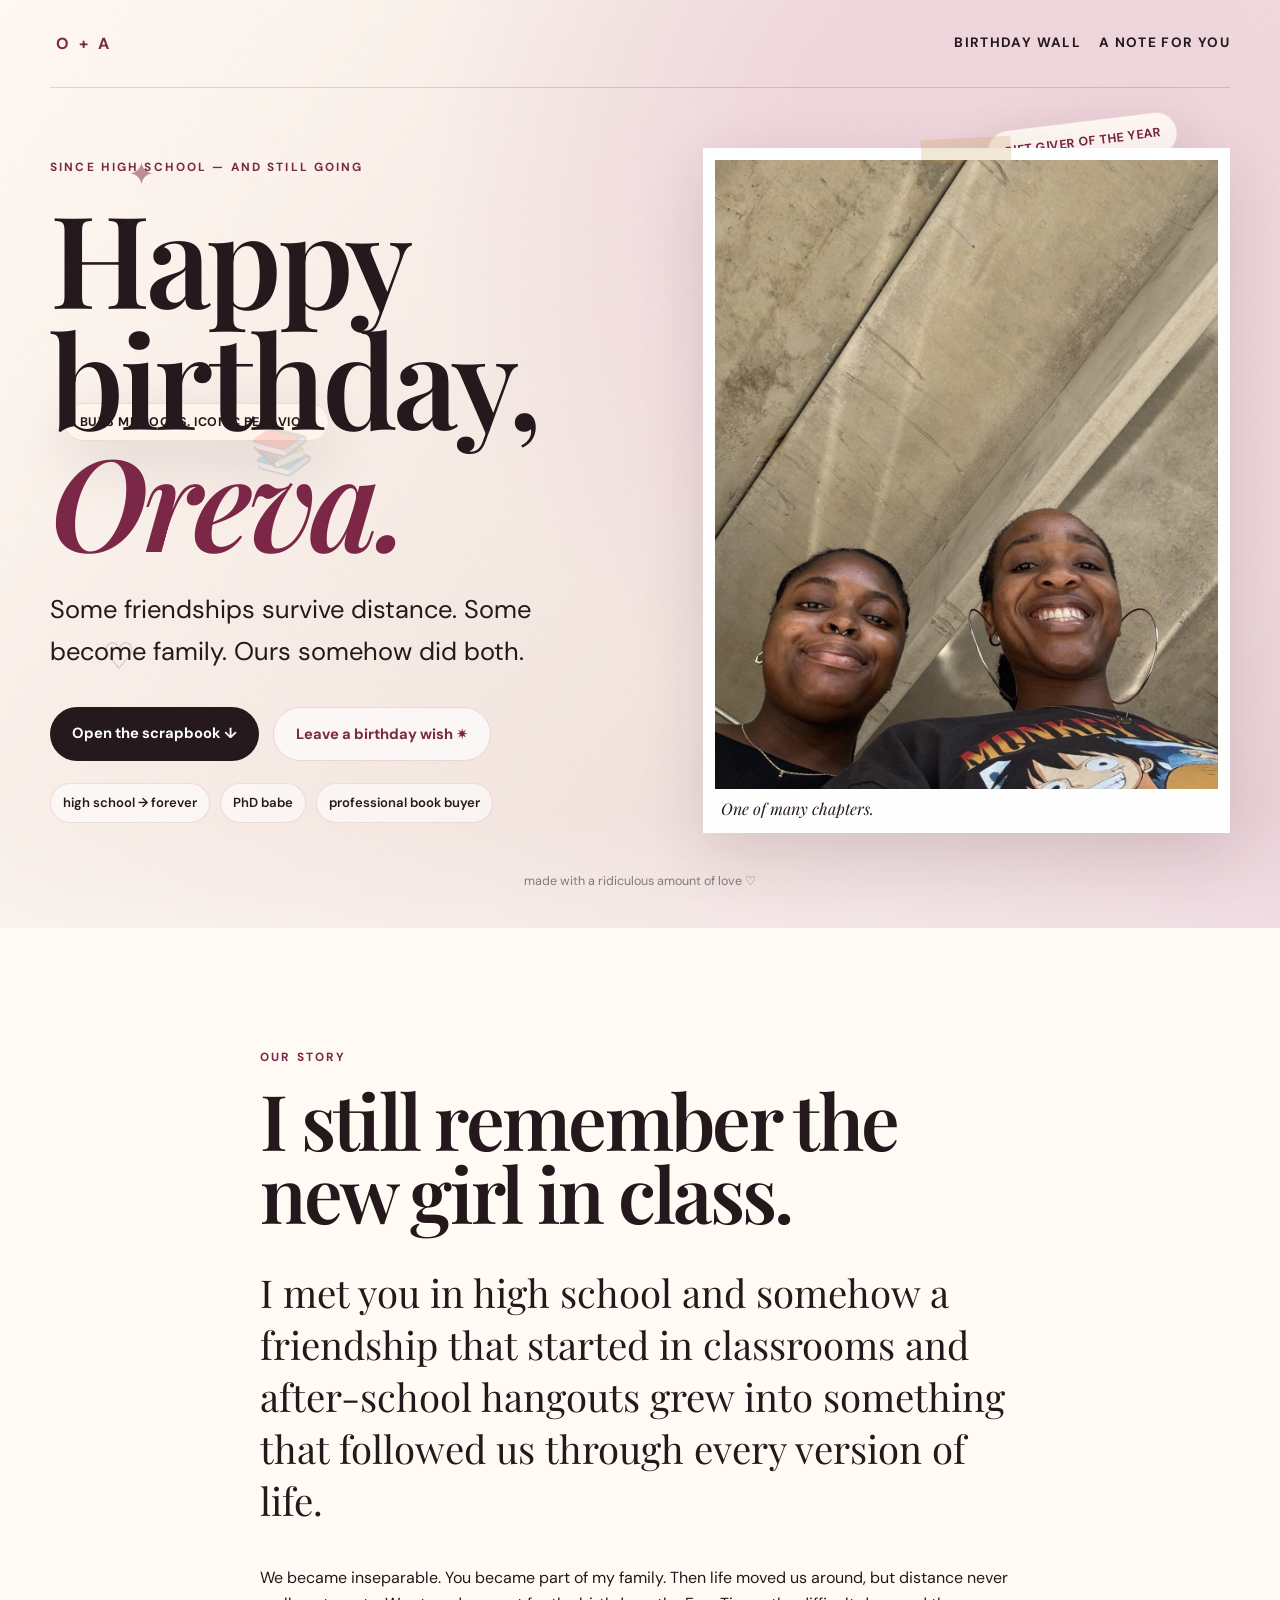
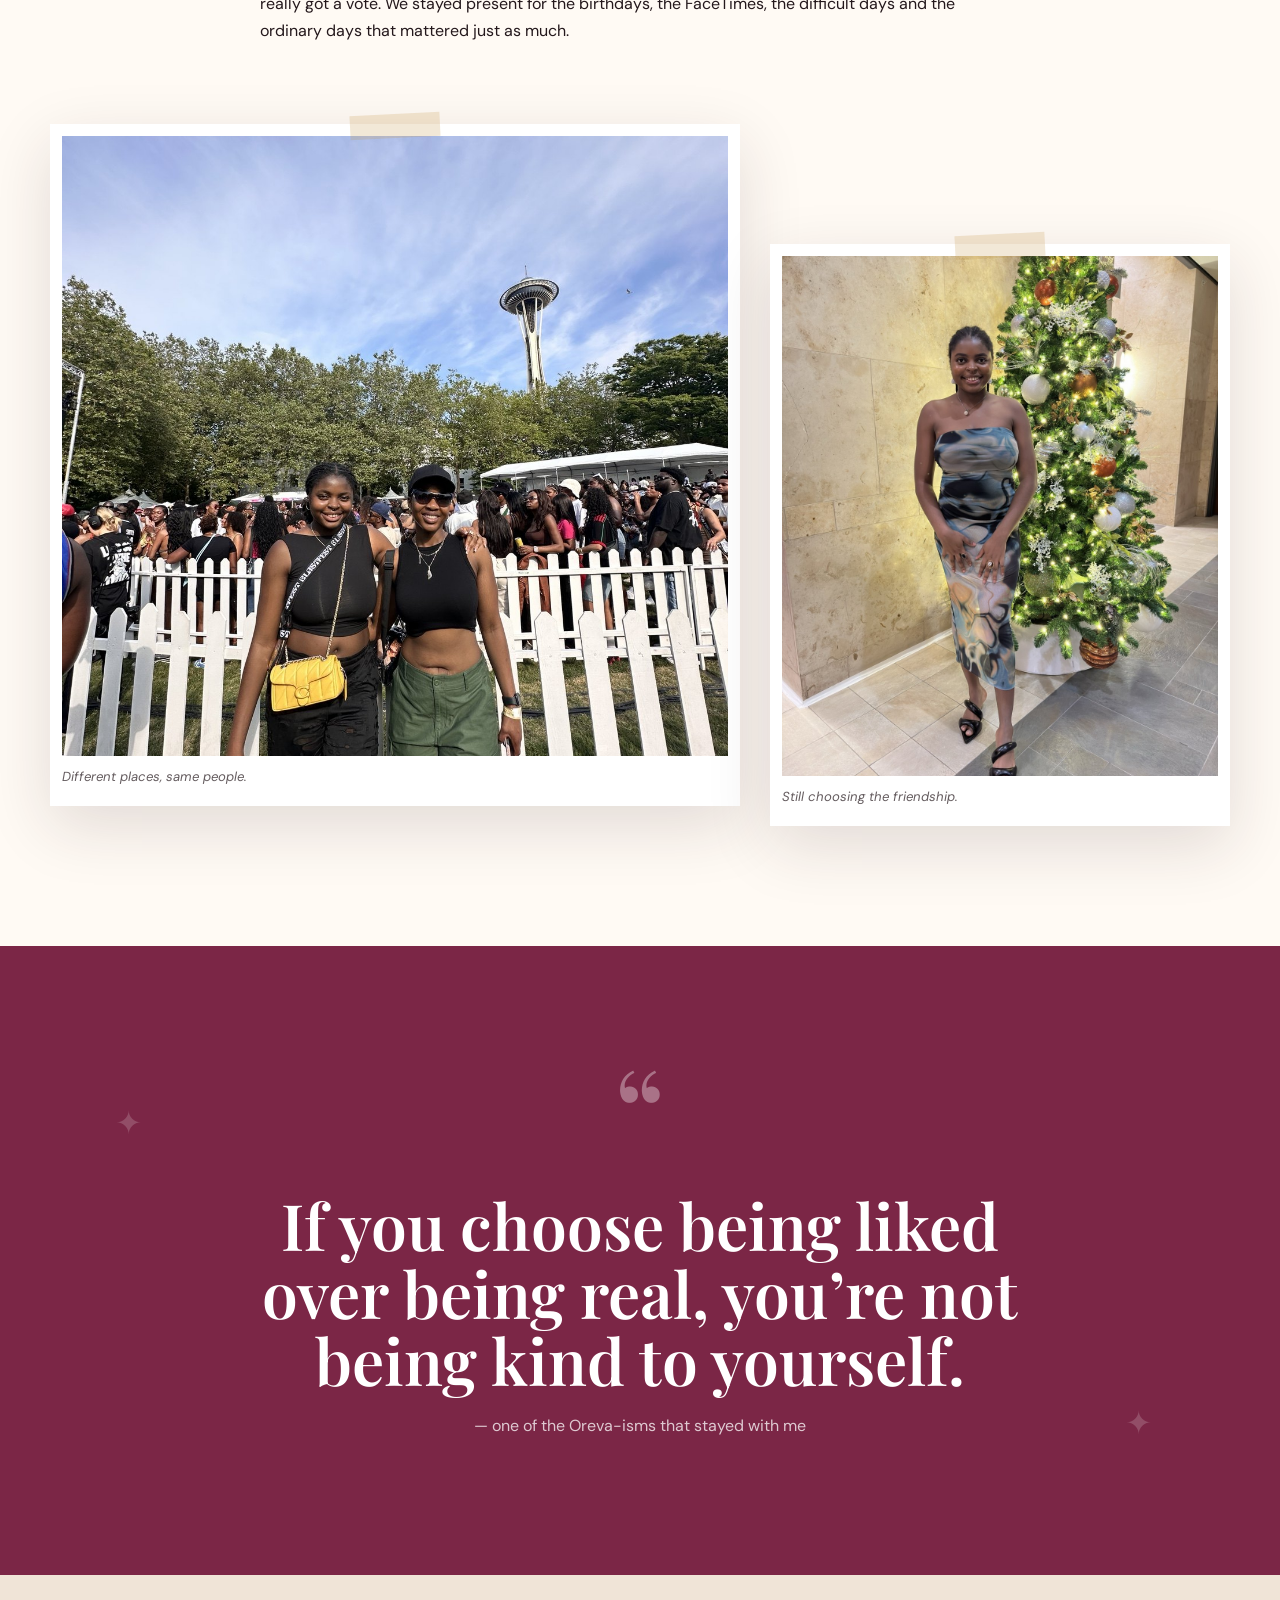
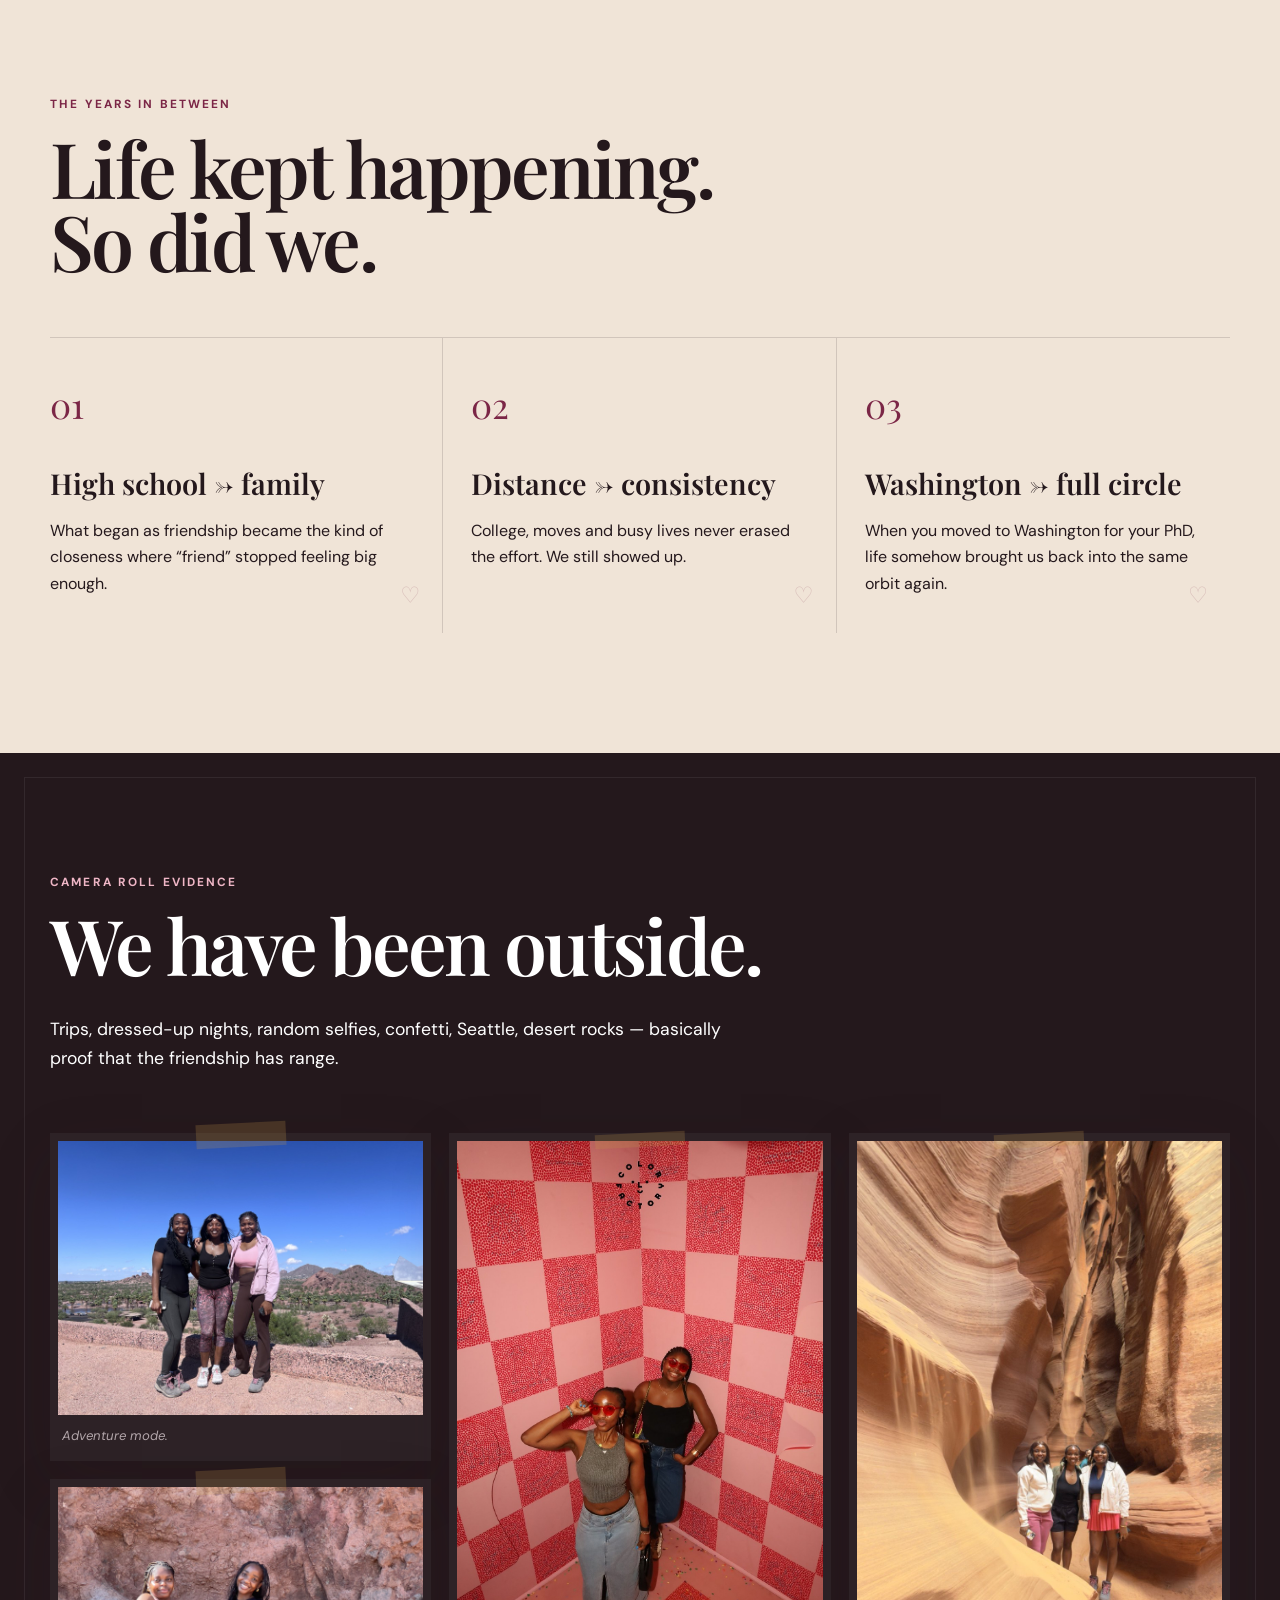
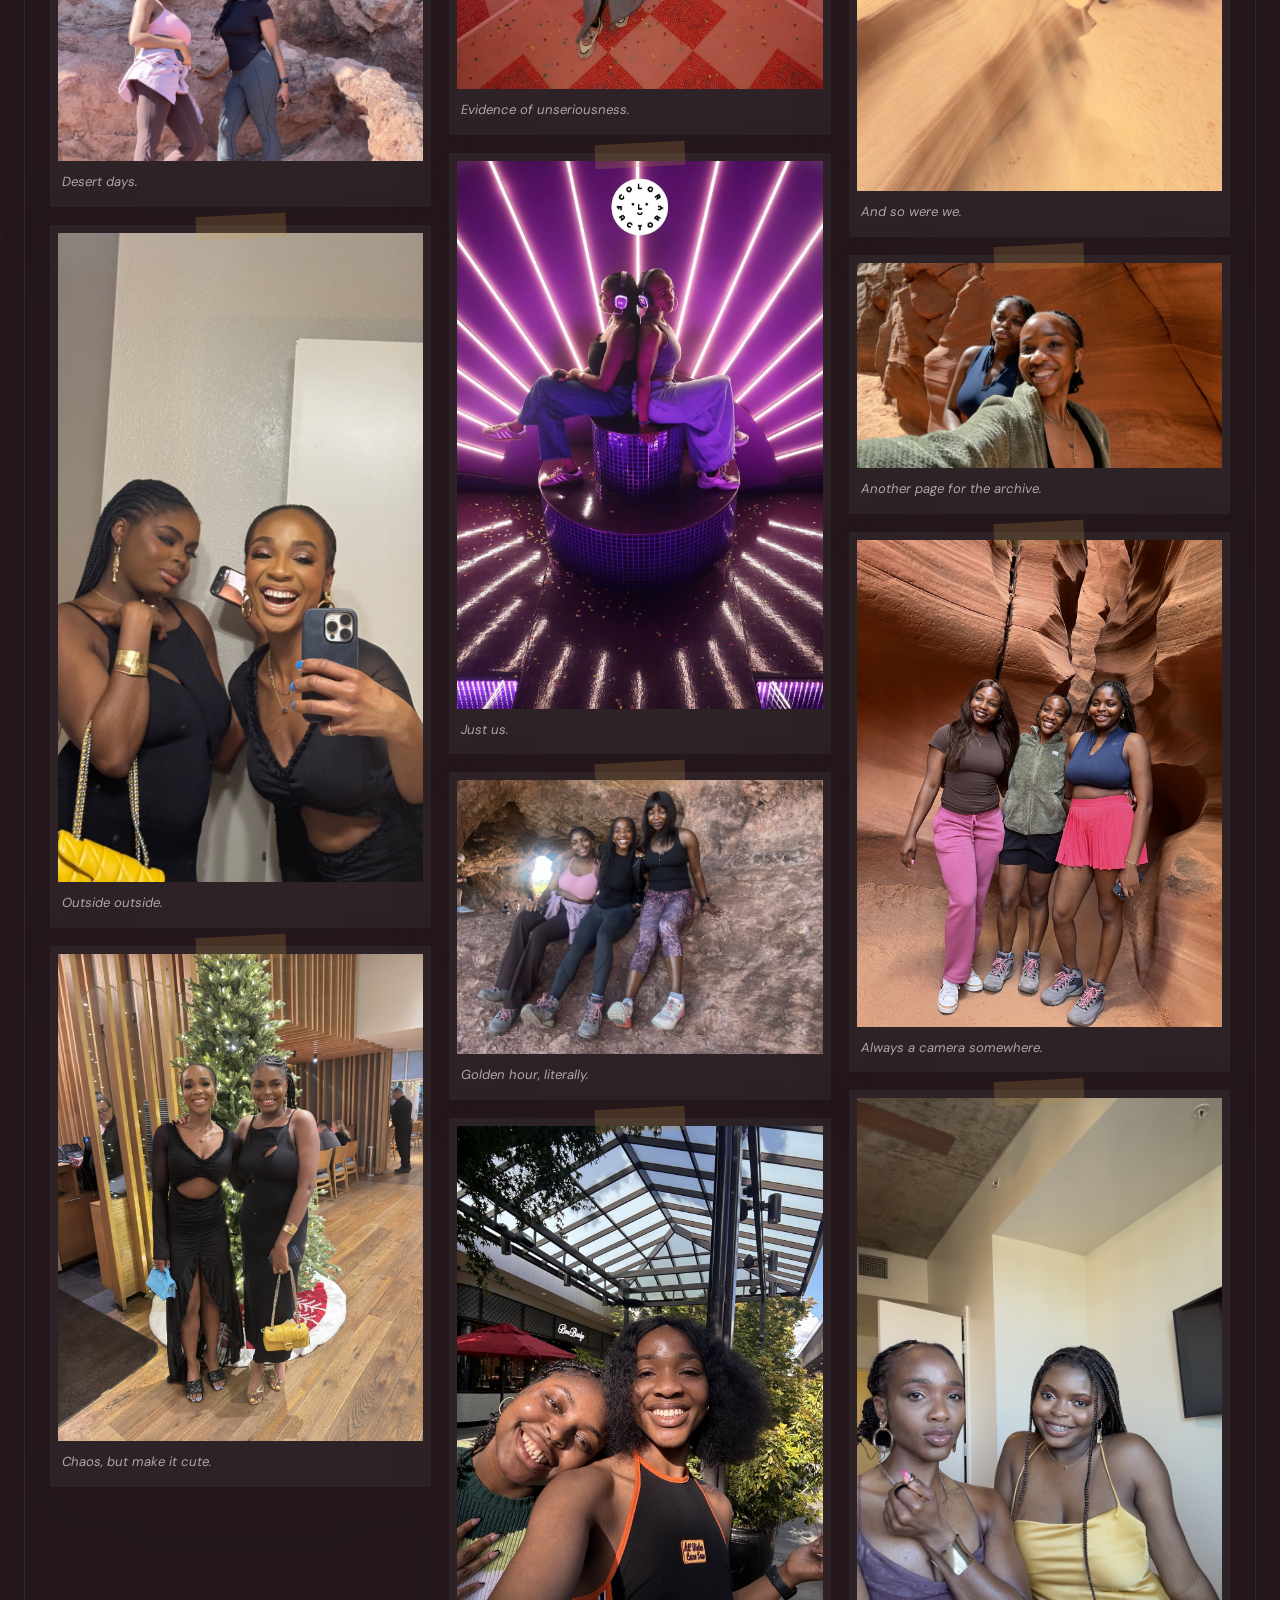
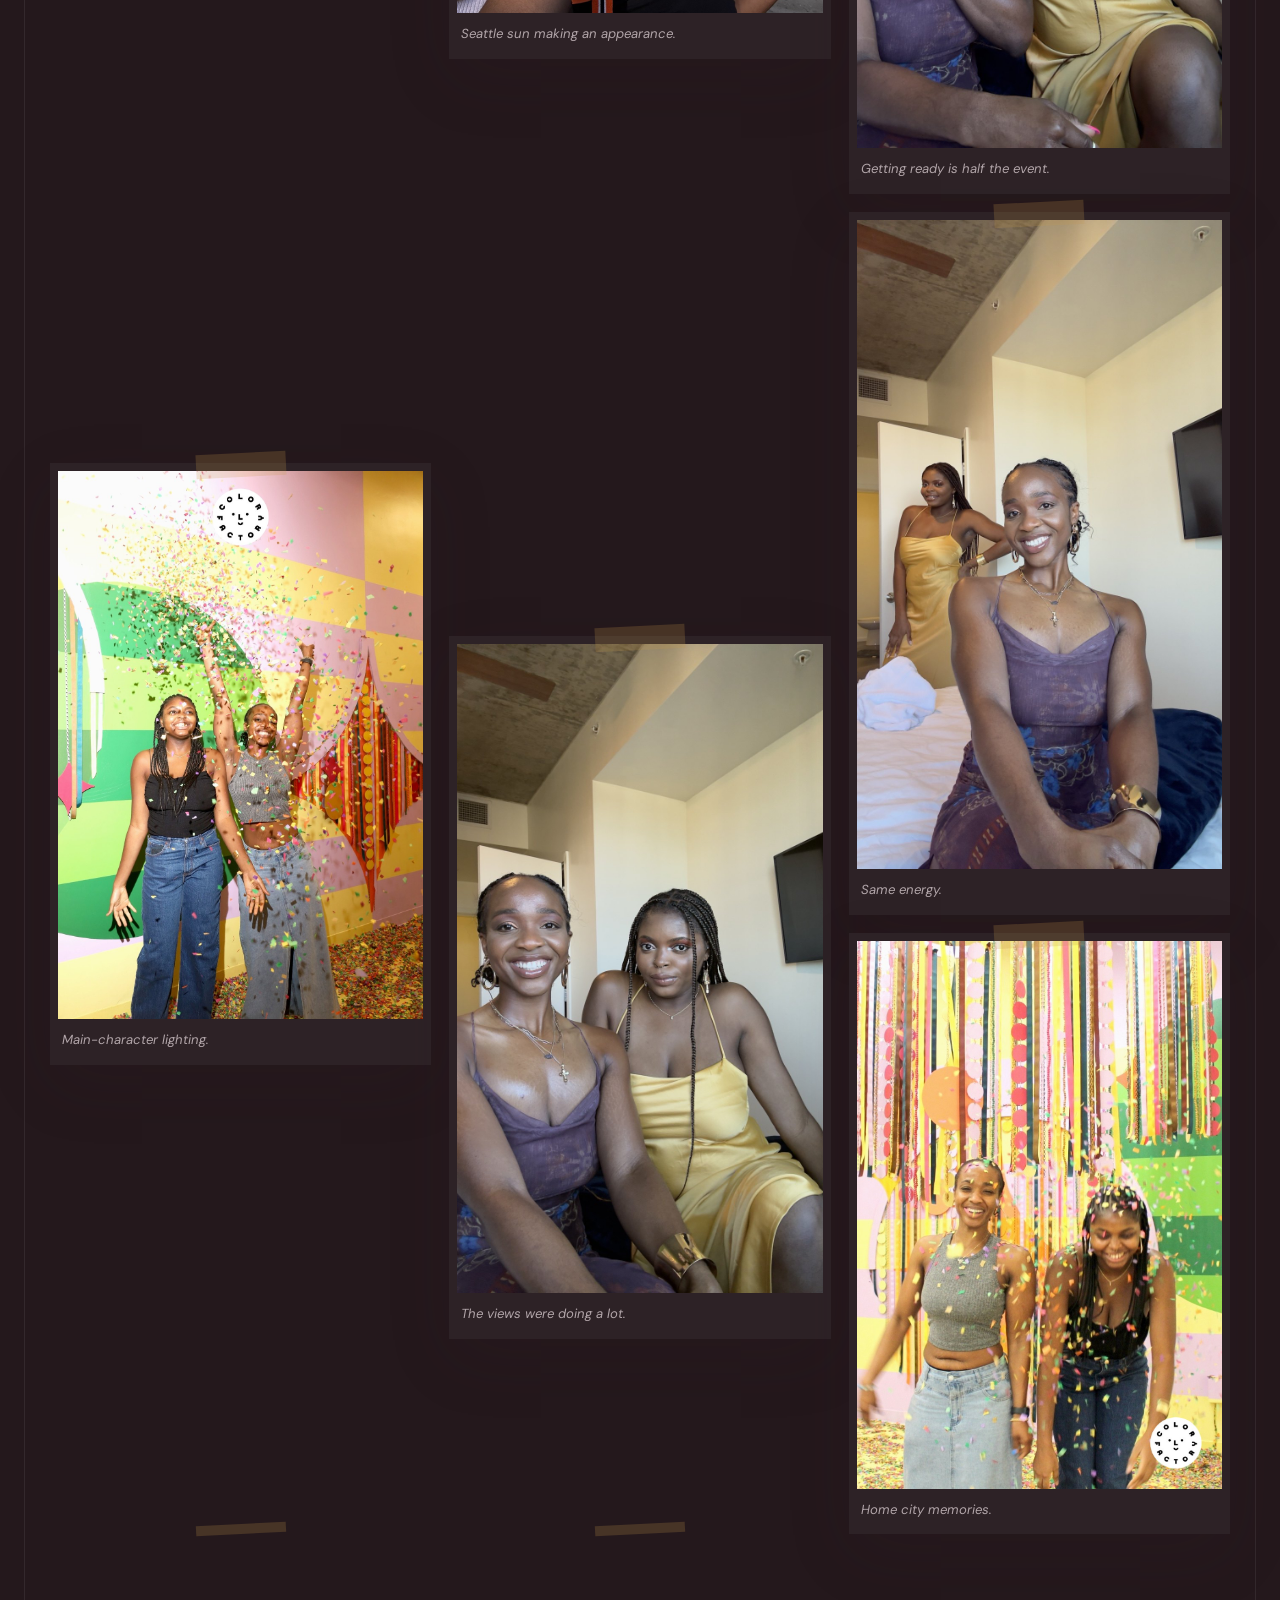
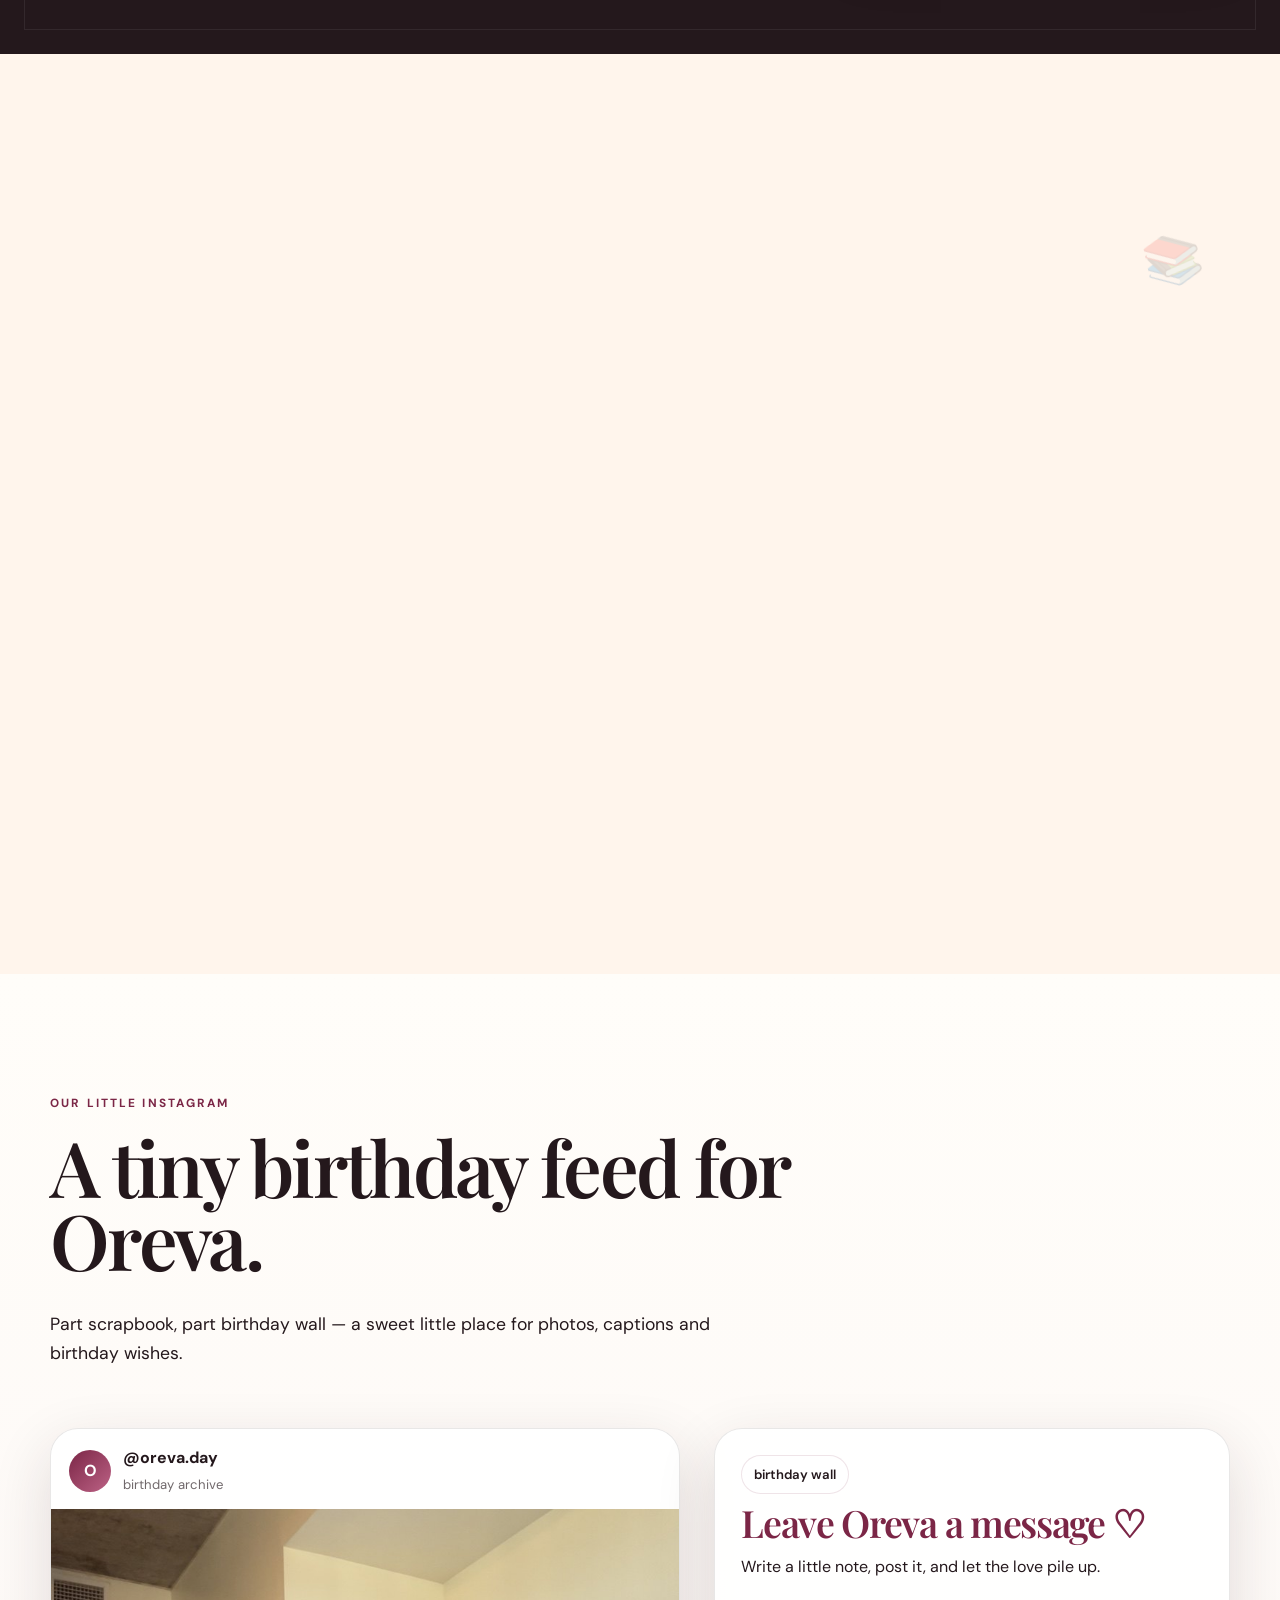
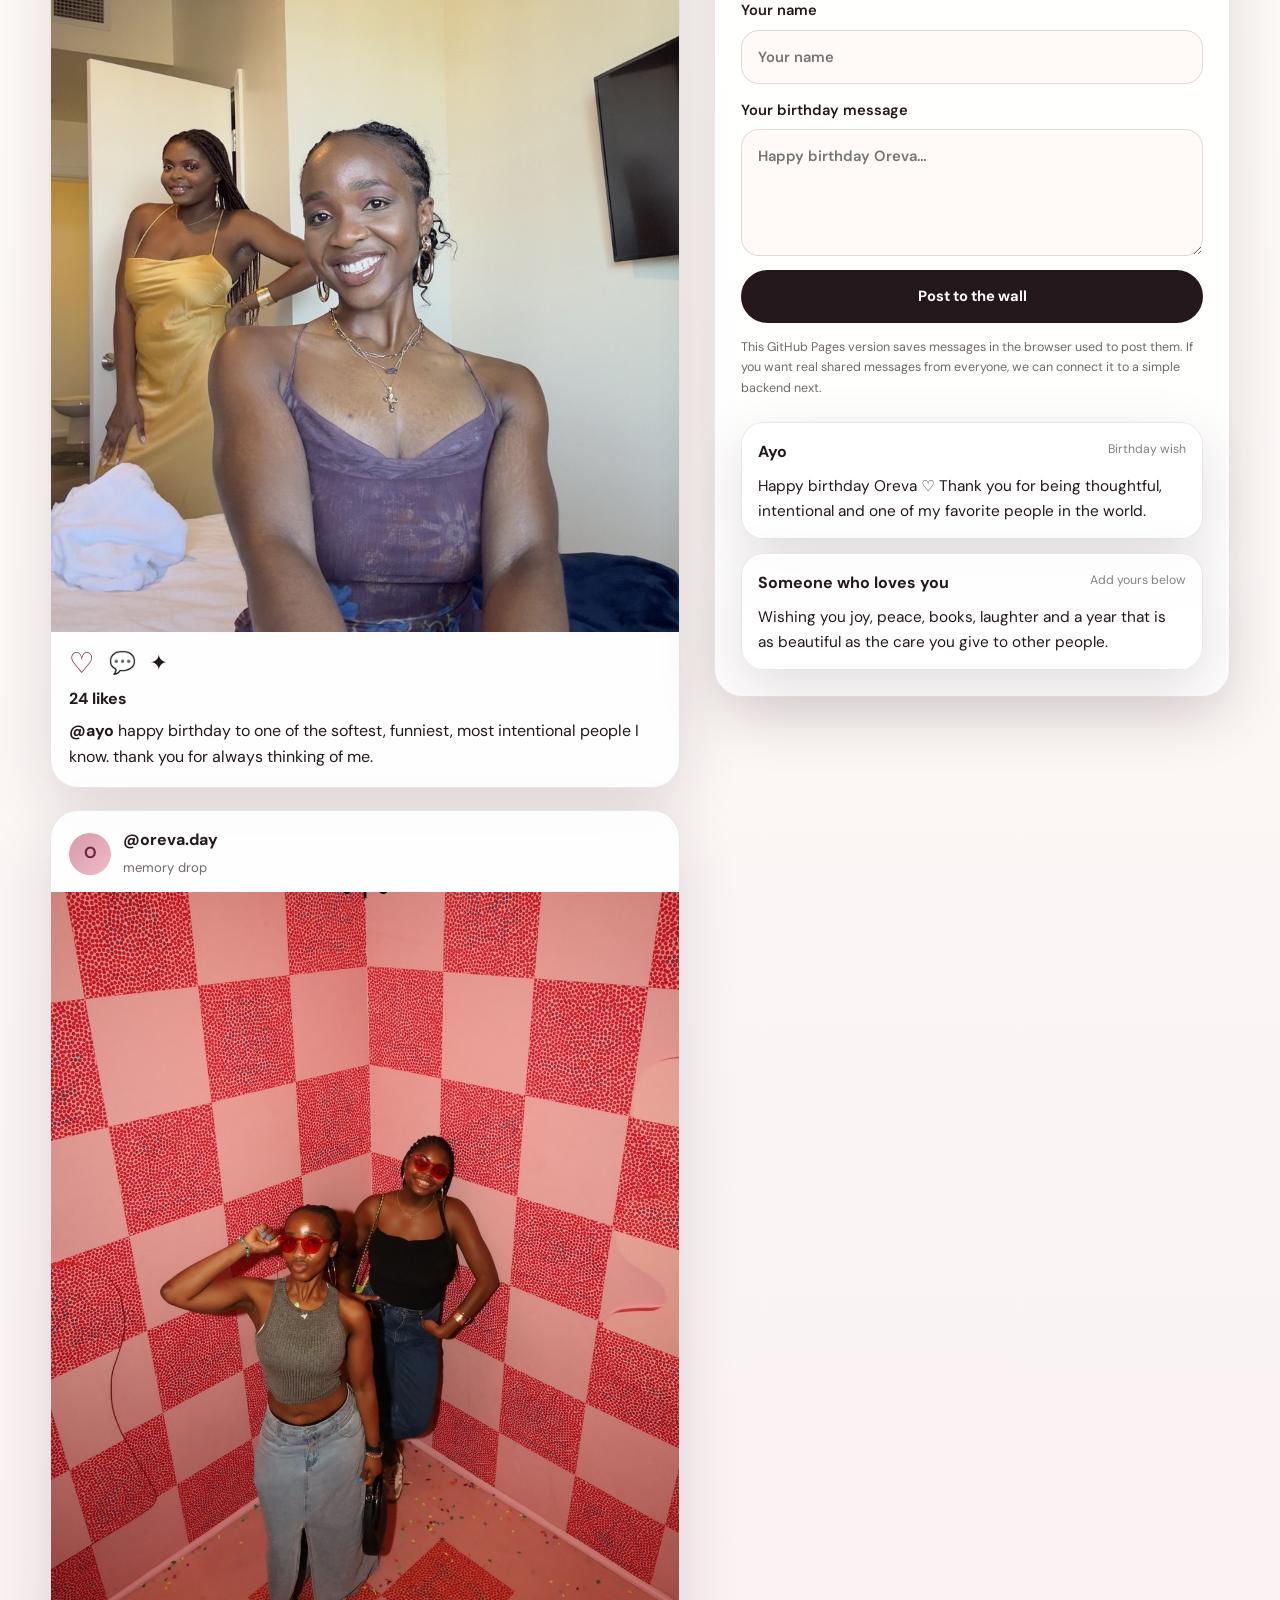
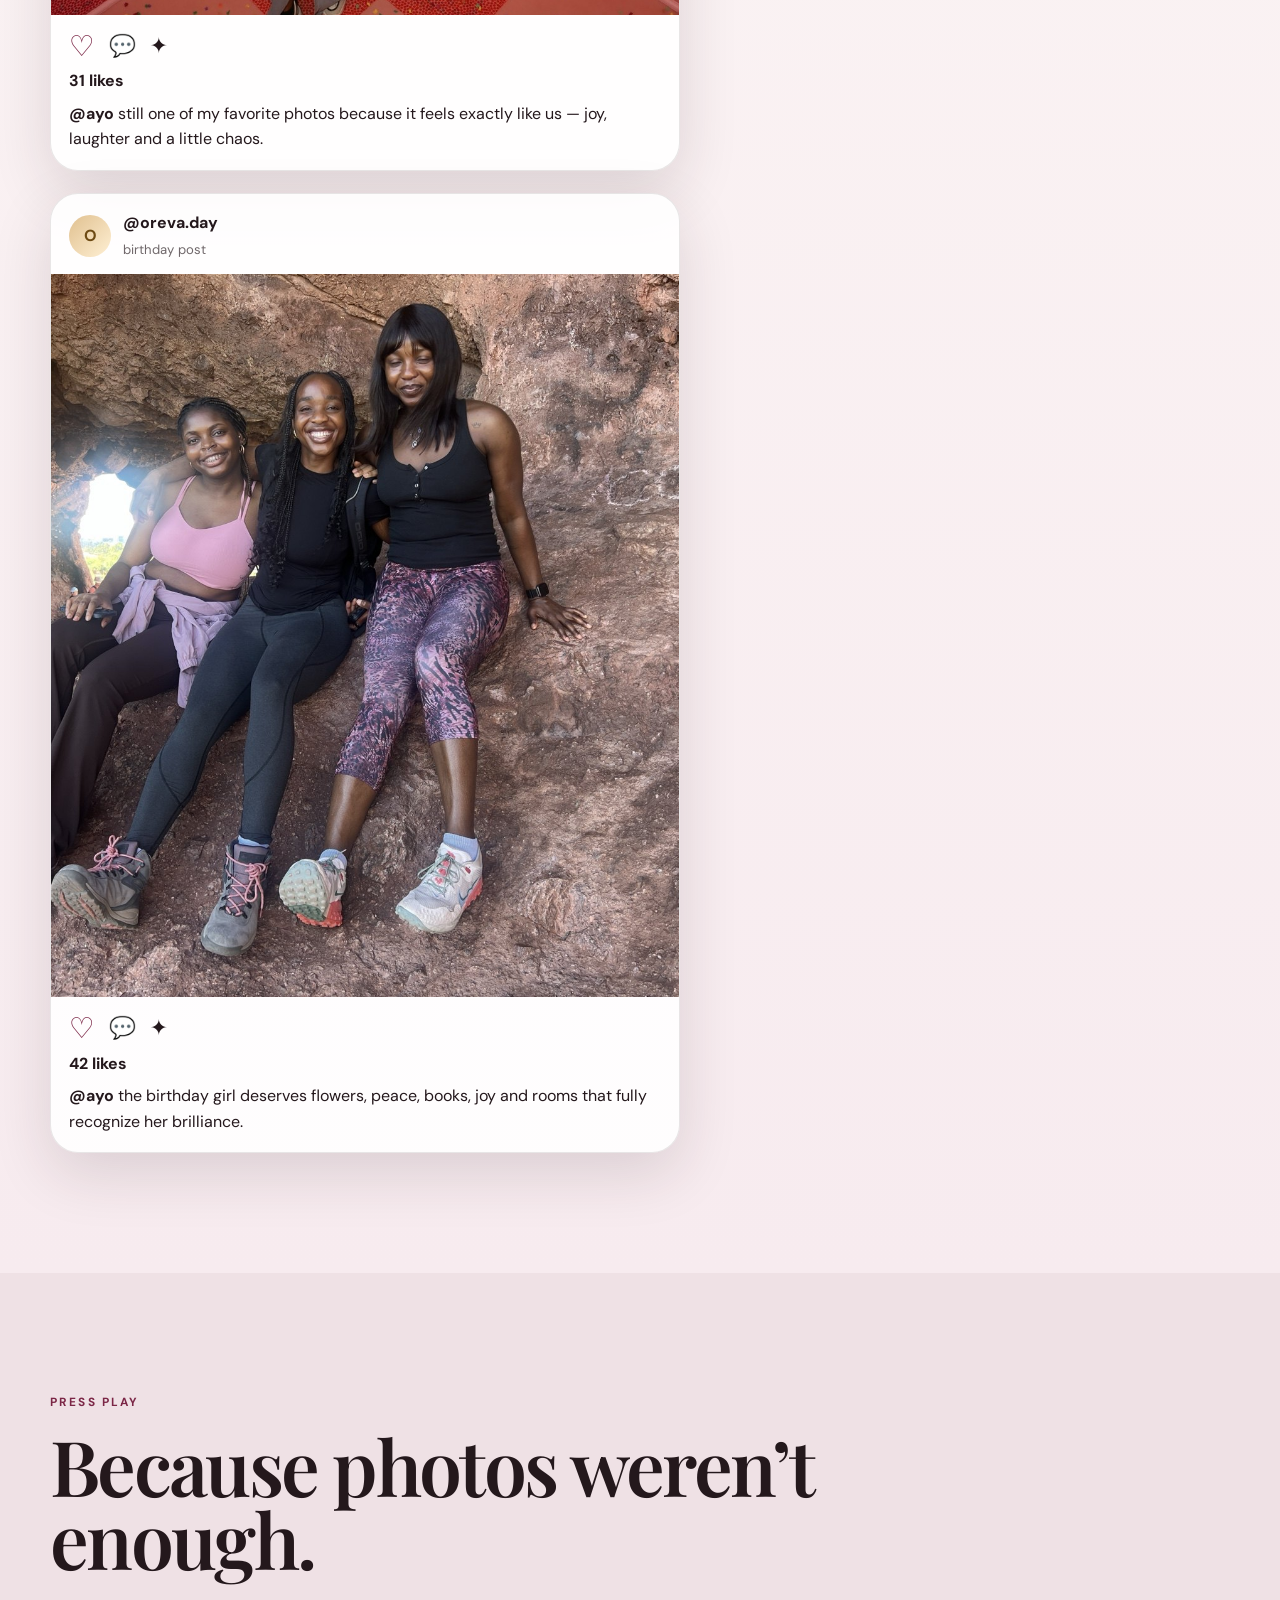
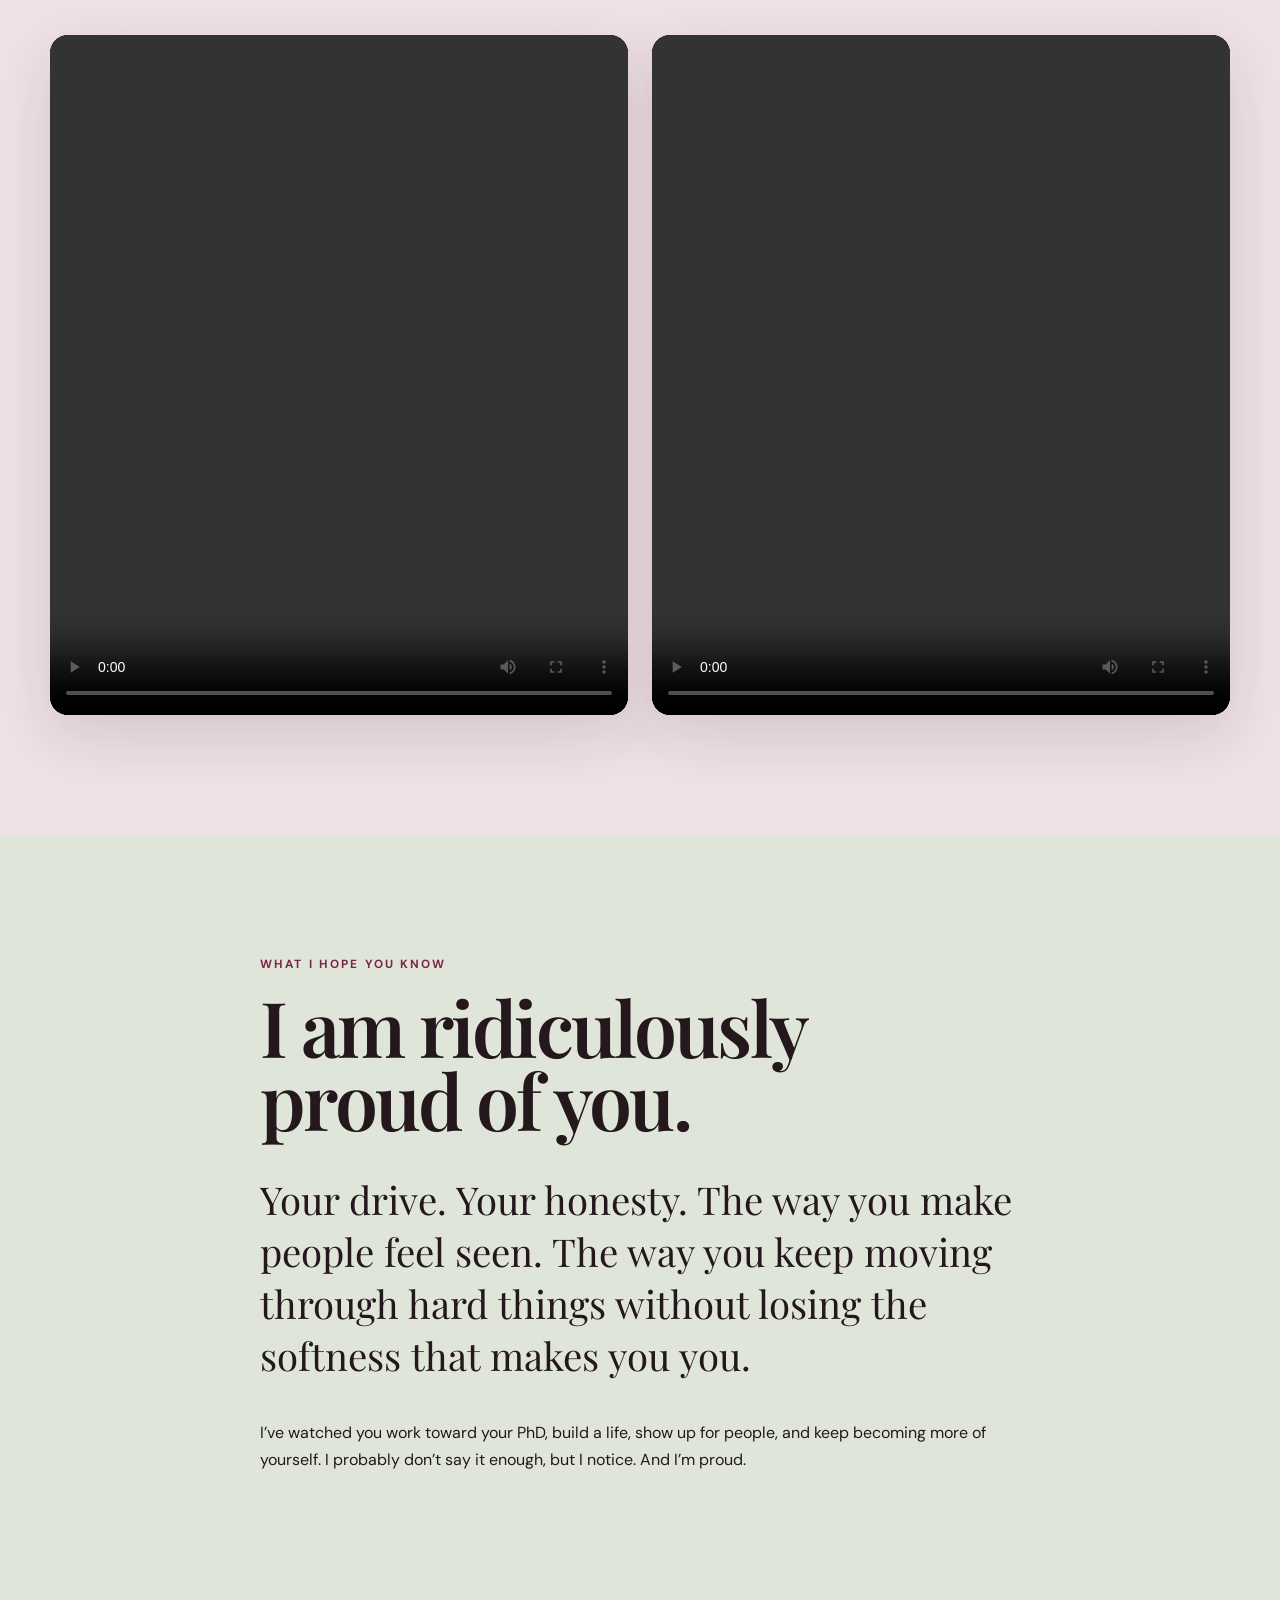
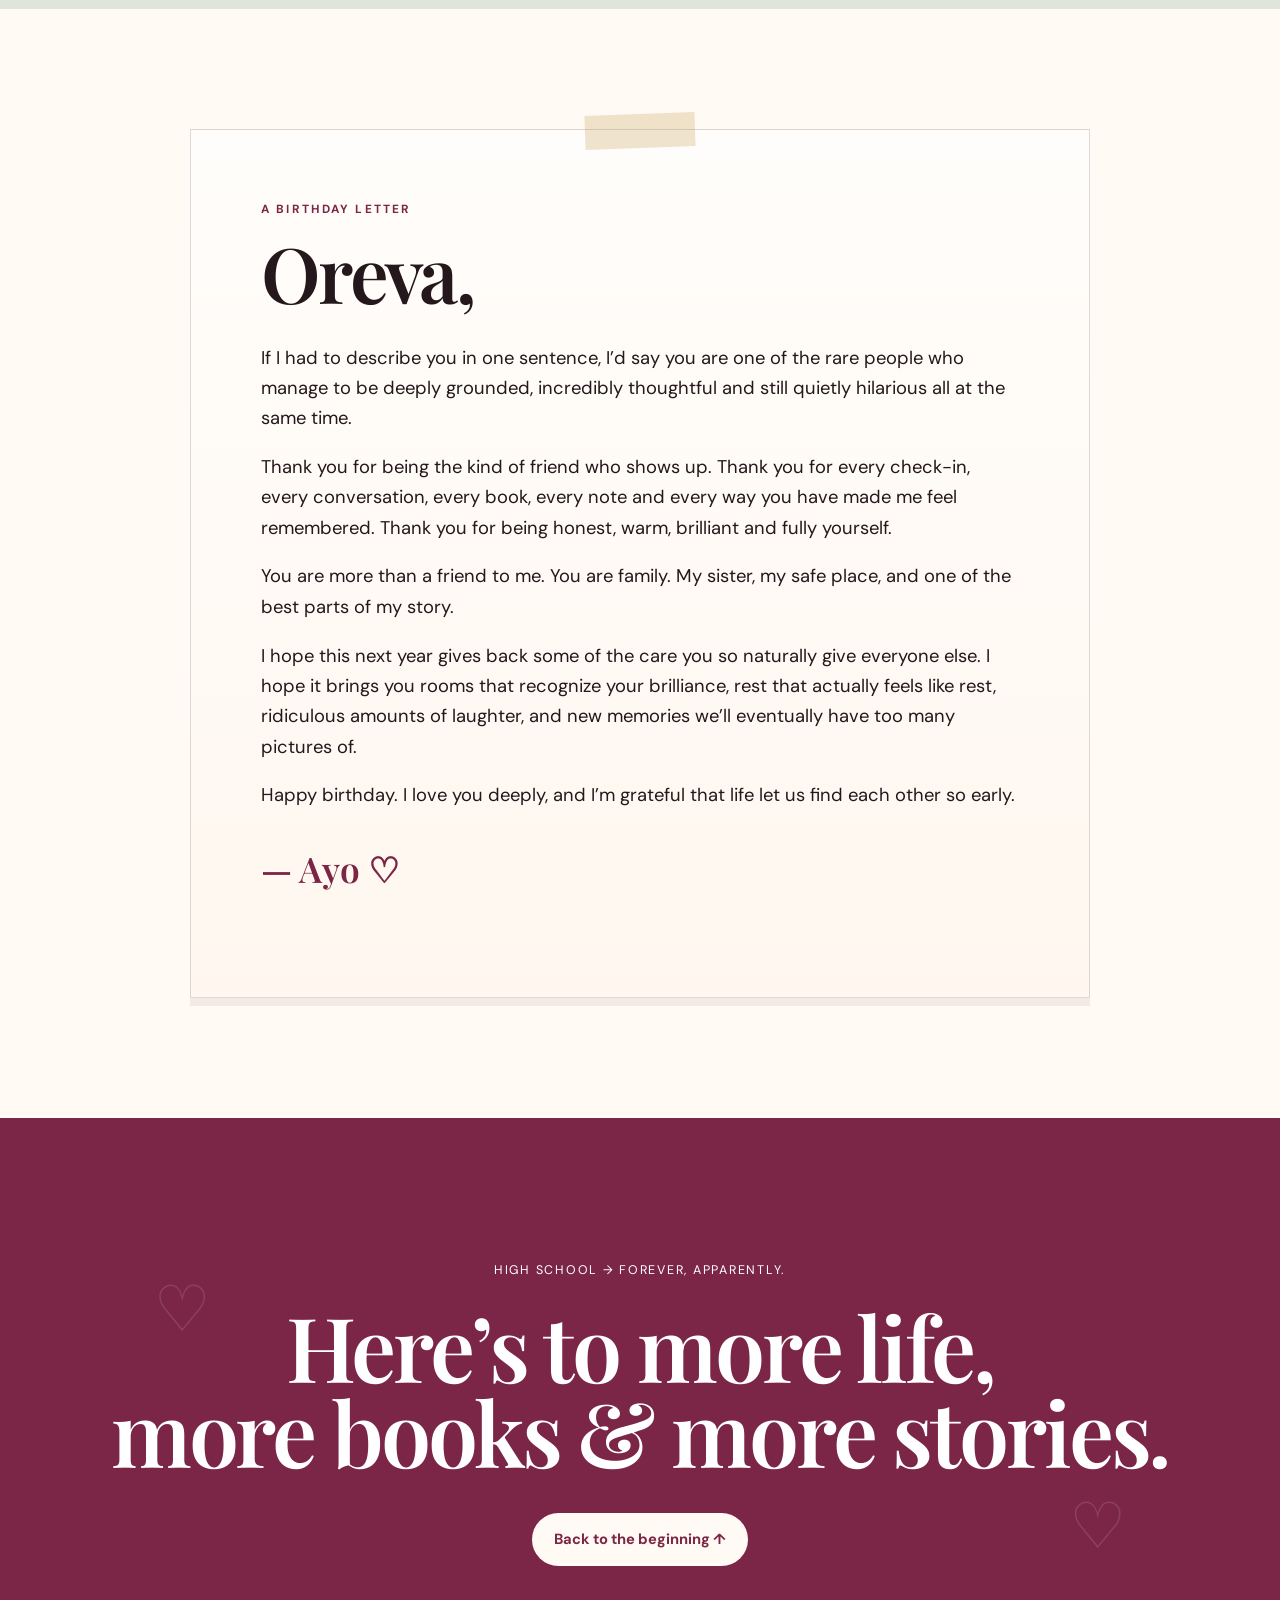
==== commit 24b39c6b: "Add files via upload" ====
--- a/index.html
+++ b/index.html
@@ -13,10 +13,24 @@
 </head>
 <body>
   <div class="grain" aria-hidden="true"></div>
+  <div class="confetti-layer" id="confettiLayer" aria-hidden="true"></div>
+
   <header class="hero" id="top">
+    <div class="hero-doodles" aria-hidden="true">
+      <span class="doodle sparkle one">✦</span>
+      <span class="doodle sparkle two">✦</span>
+      <span class="doodle heart one">♡</span>
+      <span class="doodle heart two">♡</span>
+      <span class="doodle sticker gift">gift giver of the year</span>
+      <span class="doodle sticker books">buys me books. iconic behavior.</span>
+    </div>
+
     <nav class="nav wrap">
       <button class="monogram" id="easterEgg" aria-label="A little secret">O + A</button>
-      <a href="#letter">A note for you</a>
+      <div class="nav-links">
+        <a href="#miniGram">Birthday wall</a>
+        <a href="#letter">A note for you</a>
+      </div>
     </nav>
 
     <div class="hero-grid wrap">
@@ -24,9 +38,17 @@
         <p class="eyebrow">SINCE HIGH SCHOOL — AND STILL GOING</p>
         <h1>Happy birthday,<br><em>Oreva.</em></h1>
         <p class="lede">Some friendships survive distance. Some become family. Ours somehow did both.</p>
-        <a class="button" href="#story">Open the scrapbook ↓</a>
-      </div>
-      <figure class="hero-photo reveal delay-1">
+        <div class="hero-buttons">
+          <a class="button" href="#story">Open the scrapbook ↓</a>
+          <a class="button soft" href="#miniGram">Leave a birthday wish ✷</a>
+        </div>
+        <div class="hero-badges">
+          <span>high school → forever</span>
+          <span>PhD babe</span>
+          <span>professional book buyer</span>
+        </div>
+      </div>
+      <figure class="hero-photo reveal delay-1 polaroid-frame">
         <img src="assets/photos/21.jpg" alt="A joyful friendship memory" />
         <figcaption>One of many chapters.</figcaption>
       </figure>
@@ -43,8 +65,8 @@
         <p>We became inseparable. You became part of my family. Then life moved us around, but distance never really got a vote. We stayed present for the birthdays, the FaceTimes, the difficult days and the ordinary days that mattered just as much.</p>
       </div>
       <div class="photo-pair wrap reveal">
-        <figure><img src="assets/photos/10.jpg" alt="Friends outdoors beneath blue sky"><figcaption>Different places, same people.</figcaption></figure>
-        <figure class="lift"><img src="assets/photos/13.jpg" alt="Friends beneath cherry blossoms"><figcaption>Still choosing the friendship.</figcaption></figure>
+        <figure class="taped-photo"><img src="assets/photos/10.jpg" alt="Friends outdoors beneath blue sky"><figcaption>Different places, same people.</figcaption></figure>
+        <figure class="lift taped-photo"><img src="assets/photos/13.jpg" alt="Friends beneath cherry blossoms"><figcaption>Still choosing the friendship.</figcaption></figure>
       </div>
     </section>
 
@@ -90,24 +112,24 @@
           <p>Trips, dressed-up nights, random selfies, confetti, Seattle, desert rocks — basically proof that the friendship has range.</p>
         </div>
         <div class="masonry">
-          <figure class="reveal"><img src="assets/photos/01.jpg" alt="Three friends on a scenic trip"><figcaption>Adventure mode.</figcaption></figure>
-          <figure class="reveal"><img src="assets/photos/02.jpg" alt="Two friends by red rock"><figcaption>Desert days.</figcaption></figure>
-          <figure class="reveal"><img src="assets/photos/14.jpg" alt="Two friends dressed up together"><figcaption>Outside outside.</figcaption></figure>
-          <figure class="reveal"><img src="assets/photos/15.jpg" alt="Friends celebrating with confetti"><figcaption>Chaos, but make it cute.</figcaption></figure>
-          <figure class="reveal"><img src="assets/photos/16.jpg" alt="Friends in a colorful room"><figcaption>Color Factory behavior.</figcaption></figure>
-          <figure class="reveal"><img src="assets/photos/17.jpg" alt="Friends in a purple neon installation"><figcaption>Main-character lighting.</figcaption></figure>
-          <figure class="reveal"><img src="assets/photos/18.jpg" alt="Friends laughing in confetti"><figcaption>Evidence of unseriousness.</figcaption></figure>
-          <figure class="reveal"><img src="assets/photos/19.jpg" alt="Friends taking a low-angle selfie"><figcaption>Just us.</figcaption></figure>
-          <figure class="reveal"><img src="assets/photos/03.jpg" alt="Friends dressed up for an event"><figcaption>Golden hour, literally.</figcaption></figure>
-          <figure class="reveal"><img src="assets/photos/11.jpg" alt="Friends taking a sunny selfie"><figcaption>Seattle sun making an appearance.</figcaption></figure>
-          <figure class="reveal"><img src="assets/photos/12.jpg" alt="Friends smiling beneath cherry blossoms"><figcaption>Spring chapter.</figcaption></figure>
-          <figure class="reveal"><img src="assets/photos/06.jpg" alt="Friends inside a canyon"><figcaption>The views were doing a lot.</figcaption></figure>
-          <figure class="reveal"><img src="assets/photos/07.jpg" alt="Friends on a red rock trip"><figcaption>And so were we.</figcaption></figure>
-          <figure class="reveal"><img src="assets/photos/08.jpg" alt="Two friends outdoors"><figcaption>Another page for the archive.</figcaption></figure>
-          <figure class="reveal"><img src="assets/photos/09.jpg" alt="Friendship selfie"><figcaption>Always a camera somewhere.</figcaption></figure>
-          <figure class="reveal"><img src="assets/photos/04.jpg" alt="Friends getting ready together"><figcaption>Getting ready is half the event.</figcaption></figure>
-          <figure class="reveal"><img src="assets/photos/05.jpg" alt="Two friends smiling together"><figcaption>Same energy.</figcaption></figure>
-          <figure class="reveal"><img src="assets/photos/20.jpg" alt="Friends at a Seattle event"><figcaption>Home city memories.</figcaption></figure>
+          <figure class="reveal polaroid-frame"><img src="assets/photos/01.jpg" alt="Three friends on a scenic trip"><figcaption>Adventure mode.</figcaption></figure>
+          <figure class="reveal polaroid-frame"><img src="assets/photos/02.jpg" alt="Two friends by red rock"><figcaption>Desert days.</figcaption></figure>
+          <figure class="reveal polaroid-frame"><img src="assets/photos/14.jpg" alt="Two friends dressed up together"><figcaption>Outside outside.</figcaption></figure>
+          <figure class="reveal polaroid-frame"><img src="assets/photos/15.jpg" alt="Friends celebrating with confetti"><figcaption>Chaos, but make it cute.</figcaption></figure>
+          <figure class="reveal polaroid-frame"><img src="assets/photos/16.jpg" alt="Friends in a colorful room"><figcaption>Color Factory behavior.</figcaption></figure>
+          <figure class="reveal polaroid-frame"><img src="assets/photos/17.jpg" alt="Friends in a purple neon installation"><figcaption>Main-character lighting.</figcaption></figure>
+          <figure class="reveal polaroid-frame"><img src="assets/photos/18.jpg" alt="Friends laughing in confetti"><figcaption>Evidence of unseriousness.</figcaption></figure>
+          <figure class="reveal polaroid-frame"><img src="assets/photos/19.jpg" alt="Friends taking a low-angle selfie"><figcaption>Just us.</figcaption></figure>
+          <figure class="reveal polaroid-frame"><img src="assets/photos/03.jpg" alt="Friends dressed up for an event"><figcaption>Golden hour, literally.</figcaption></figure>
+          <figure class="reveal polaroid-frame"><img src="assets/photos/11.jpg" alt="Friends taking a sunny selfie"><figcaption>Seattle sun making an appearance.</figcaption></figure>
+          <figure class="reveal polaroid-frame"><img src="assets/photos/12.jpg" alt="Friends smiling beneath cherry blossoms"><figcaption>Spring chapter.</figcaption></figure>
+          <figure class="reveal polaroid-frame"><img src="assets/photos/06.jpg" alt="Friends inside a canyon"><figcaption>The views were doing a lot.</figcaption></figure>
+          <figure class="reveal polaroid-frame"><img src="assets/photos/07.jpg" alt="Friends on a red rock trip"><figcaption>And so were we.</figcaption></figure>
+          <figure class="reveal polaroid-frame"><img src="assets/photos/08.jpg" alt="Two friends outdoors"><figcaption>Another page for the archive.</figcaption></figure>
+          <figure class="reveal polaroid-frame"><img src="assets/photos/09.jpg" alt="Friendship selfie"><figcaption>Always a camera somewhere.</figcaption></figure>
+          <figure class="reveal polaroid-frame"><img src="assets/photos/04.jpg" alt="Friends getting ready together"><figcaption>Getting ready is half the event.</figcaption></figure>
+          <figure class="reveal polaroid-frame"><img src="assets/photos/05.jpg" alt="Two friends smiling together"><figcaption>Same energy.</figcaption></figure>
+          <figure class="reveal polaroid-frame"><img src="assets/photos/20.jpg" alt="Friends at a Seattle event"><figcaption>Home city memories.</figcaption></figure>
         </div>
       </div>
     </section>
@@ -128,6 +150,97 @@
       </div>
     </section>
 
+    <section class="mini-gram section" id="miniGram">
+      <div class="wrap">
+        <div class="section-heading reveal">
+          <p class="eyebrow">OUR LITTLE INSTAGRAM</p>
+          <h2>A tiny birthday feed for Oreva.</h2>
+          <p>Part scrapbook, part birthday wall — a sweet little place for photos, captions and birthday wishes.</p>
+        </div>
+
+        <div class="mini-gram-grid">
+          <div class="feed-column">
+            <article class="social-post reveal">
+              <div class="post-top">
+                <div class="avatar">O</div>
+                <div>
+                  <strong>@oreva.day</strong>
+                  <span>birthday archive</span>
+                </div>
+              </div>
+              <img src="assets/photos/05.jpg" alt="Two friends smiling together">
+              <div class="post-actions">
+                <button class="like-btn" type="button" aria-label="Like this post">♡</button>
+                <span>💬</span>
+                <span>✦</span>
+              </div>
+              <p class="likes"><span class="like-count">24</span> likes</p>
+              <p class="caption"><strong>@ayo</strong> happy birthday to one of the softest, funniest, most intentional people I know. thank you for always thinking of me.</p>
+            </article>
+
+            <article class="social-post reveal delay-1">
+              <div class="post-top">
+                <div class="avatar blush">O</div>
+                <div>
+                  <strong>@oreva.day</strong>
+                  <span>memory drop</span>
+                </div>
+              </div>
+              <img src="assets/photos/18.jpg" alt="Friends laughing in confetti">
+              <div class="post-actions">
+                <button class="like-btn" type="button" aria-label="Like this post">♡</button>
+                <span>💬</span>
+                <span>✦</span>
+              </div>
+              <p class="likes"><span class="like-count">31</span> likes</p>
+              <p class="caption"><strong>@ayo</strong> still one of my favorite photos because it feels exactly like us — joy, laughter and a little chaos.</p>
+            </article>
+
+            <article class="social-post reveal delay-2">
+              <div class="post-top">
+                <div class="avatar gold">O</div>
+                <div>
+                  <strong>@oreva.day</strong>
+                  <span>birthday post</span>
+                </div>
+              </div>
+              <img src="assets/photos/03.jpg" alt="Friends dressed up for an event">
+              <div class="post-actions">
+                <button class="like-btn" type="button" aria-label="Like this post">♡</button>
+                <span>💬</span>
+                <span>✦</span>
+              </div>
+              <p class="likes"><span class="like-count">42</span> likes</p>
+              <p class="caption"><strong>@ayo</strong> the birthday girl deserves flowers, peace, books, joy and rooms that fully recognize her brilliance.</p>
+            </article>
+          </div>
+
+          <aside class="wish-panel reveal">
+            <div class="wish-panel-head">
+              <span class="tiny-pill">birthday wall</span>
+              <h3>Leave Oreva a message ♡</h3>
+              <p>Write a little note, post it, and let the love pile up.</p>
+            </div>
+
+            <form id="wishForm" class="wish-form">
+              <label>
+                <span>Your name</span>
+                <input type="text" id="wishName" name="name" maxlength="40" placeholder="Your name" required>
+              </label>
+              <label>
+                <span>Your birthday message</span>
+                <textarea id="wishMessage" name="message" rows="4" maxlength="220" placeholder="Happy birthday Oreva…" required></textarea>
+              </label>
+              <button class="button" type="submit">Post to the wall</button>
+              <p class="tiny-note">This GitHub Pages version saves messages in the browser used to post them. If you want real shared messages from everyone, we can connect it to a simple backend next.</p>
+            </form>
+
+            <div class="wish-list" id="wishList" aria-live="polite"></div>
+          </aside>
+        </div>
+      </div>
+    </section>
+
     <section class="video-section section">
       <div class="wrap">
         <div class="section-heading reveal">
@@ -155,9 +268,9 @@
         <p class="eyebrow">A BIRTHDAY LETTER</p>
         <h2>Oreva,</h2>
         <div class="letter-body">
-          <p>If I tried to fit everything our friendship means to me into one page, the page would lose.</p>
-          <p>Thank you for being the person who celebrates loudly, listens quietly, tells me the truth, sends the random “this made me think of you” messages, buys me books, and somehow makes difficult days feel less lonely.</p>
-          <p>From high school to now, through every move and every version of ourselves, you have remained one of the people I can count on. You’re not just my friend. You are my sister, my safe place, and one of the best parts of my story.</p>
+          <p>If I had to describe you in one sentence, I’d say you are one of the rare people who manage to be deeply grounded, incredibly thoughtful and still quietly hilarious all at the same time.</p>
+          <p>Thank you for being the kind of friend who shows up. Thank you for every check-in, every conversation, every book, every note and every way you have made me feel remembered. Thank you for being honest, warm, brilliant and fully yourself.</p>
+          <p>You are more than a friend to me. You are family. My sister, my safe place, and one of the best parts of my story.</p>
           <p>I hope this next year gives back some of the care you so naturally give everyone else. I hope it brings you rooms that recognize your brilliance, rest that actually feels like rest, ridiculous amounts of laughter, and new memories we’ll eventually have too many pictures of.</p>
           <p>Happy birthday. I love you deeply, and I’m grateful that life let us find each other so early.</p>
           <p class="signature">— Ayo ♡</p>
--- a/styles.css
+++ b/styles.css
@@ -1,24 +1,201 @@
 :root{
   --cream:#f7f0e7; --paper:#fffaf4; --ink:#24181c; --wine:#7b2646; --rose:#d798a9;
   --gold:#c39549; --sage:#78856c; --line:rgba(36,24,28,.15); --shadow:0 20px 60px rgba(47,25,32,.14);
-}
-*{box-sizing:border-box} html{scroll-behavior:smooth} body{margin:0;background:var(--cream);color:var(--ink);font-family:"DM Sans",system-ui,sans-serif;line-height:1.65;overflow-x:hidden}
-img,video{display:block;width:100%} a{color:inherit}.wrap{width:min(1180px,calc(100% - 42px));margin:auto}.narrow{width:min(760px,100%)}
+  --lav:#e7d8f5; --softPink:#f7dfe7;
+}
+*{box-sizing:border-box}
+html{scroll-behavior:smooth}
+body{margin:0;background:var(--cream);color:var(--ink);font-family:"DM Sans",system-ui,sans-serif;line-height:1.65;overflow-x:hidden}
+img,video{display:block;width:100%}
+a{color:inherit}
+button,input,textarea{font:inherit}
+.wrap{width:min(1180px,calc(100% - 42px));margin:auto}
+.narrow{width:min(760px,100%)}
 .grain{position:fixed;inset:0;pointer-events:none;z-index:99;opacity:.08;background-image:url("data:image/svg+xml,%3Csvg viewBox='0 0 180 180' xmlns='http://www.w3.org/2000/svg'%3E%3Cfilter id='n'%3E%3CfeTurbulence type='fractalNoise' baseFrequency='.9' numOctaves='3' stitchTiles='stitch'/%3E%3C/filter%3E%3Crect width='100%25' height='100%25' filter='url(%23n)' opacity='.25'/%3E%3C/svg%3E")}
-.hero{min-height:100svh;padding-bottom:36px;background:radial-gradient(circle at 80% 20%,#efd6dc 0 18%,transparent 48%),linear-gradient(125deg,#fff9f2,#f3e5df 58%,#ead0d8);position:relative}
-.nav{height:88px;display:flex;align-items:center;justify-content:space-between;border-bottom:1px solid var(--line)}.nav a{text-decoration:none;font-size:.85rem;text-transform:uppercase;letter-spacing:.1em;font-weight:700}.monogram{border:0;background:transparent;font:700 1rem "DM Sans";letter-spacing:.18em;cursor:pointer;color:var(--wine)}
-.hero-grid{display:grid;grid-template-columns:1.05fr .95fr;gap:70px;align-items:center;padding:60px 0 30px}.hero-copy h1,.section h2,.finale h2,.secret h2{font-family:"Playfair Display",Georgia,serif;font-weight:600;line-height:.95;letter-spacing:-.035em}.hero-copy h1{font-size:clamp(4.8rem,10vw,9.5rem);margin:18px 0 28px}.hero-copy h1 em{color:var(--wine);font-weight:600}.eyebrow{font-size:.74rem;letter-spacing:.18em;font-weight:700;color:var(--wine);margin:0 0 16px;text-transform:uppercase}.lede{font-size:clamp(1.2rem,2vw,1.65rem);max-width:520px;margin:0 0 34px}.button{display:inline-block;text-decoration:none;background:var(--ink);color:white;border-radius:999px;padding:14px 22px;font-size:.92rem;font-weight:700}.button.light{background:var(--paper);color:var(--wine)}
-.hero-photo{margin:0;position:relative;transform:rotate(2deg);background:#fff;padding:12px 12px 44px;box-shadow:var(--shadow)}.hero-photo img{aspect-ratio:4/5;object-fit:cover}.hero-photo figcaption{position:absolute;bottom:11px;left:18px;font-family:"Playfair Display",serif;font-style:italic}.scroll-note{text-align:center;font-size:.78rem;opacity:.65;margin-top:8px}
-.section{padding:120px 0}.section h2{font-size:clamp(3rem,6vw,6.2rem);margin:12px 0 34px}.big-copy{font-family:"Playfair Display",serif;font-size:clamp(1.6rem,3vw,2.4rem);line-height:1.35}.story{background:var(--paper)}.photo-pair{display:grid;grid-template-columns:1.2fr .8fr;gap:30px;margin-top:80px;align-items:start}.photo-pair figure{margin:0}.photo-pair img{height:620px;object-fit:cover}.photo-pair .lift{margin-top:120px}.photo-pair .lift img{height:520px}.photo-pair figcaption,.masonry figcaption,.gift-card figcaption{font-size:.82rem;margin-top:10px;font-style:italic;opacity:.7}
-.quote-break{background:var(--wine);color:#fff;text-align:center}.quote-break .eyebrow{color:#f5ccd7}.quote-mark{font:8rem/0.7 "Playfair Display";opacity:.35}.quote-break blockquote{font:600 clamp(2.2rem,5vw,5rem)/1.05 "Playfair Display",serif;margin:20px 0}.quote-credit{opacity:.75}
-.chapters{background:#f0e4d7}.section-heading{max-width:800px;margin-bottom:60px}.section-heading p:not(.eyebrow){max-width:700px;font-size:1.1rem}.chapter-grid{display:grid;grid-template-columns:repeat(3,1fr);border-top:1px solid var(--line)}.chapter{padding:38px 28px 20px 0;border-right:1px solid var(--line);min-height:260px}.chapter+.chapter{padding-left:28px}.chapter:last-child{border-right:0}.chapter span{font-family:"Playfair Display";font-size:2.2rem;color:var(--wine)}.chapter h3{font:600 1.8rem "Playfair Display";margin:30px 0 12px}
-.gallery-section{background:var(--ink);color:white}.gallery-section .eyebrow{color:#efb6c6}.masonry{columns:3 280px;column-gap:18px}.masonry figure{break-inside:avoid;margin:0 0 18px;background:#2d2226;padding:8px 8px 14px}.masonry img{height:auto}.masonry figcaption{padding:0 4px;color:#eadde1}
-.books{background:#fff5ec}.books-grid{display:grid;grid-template-columns:.9fr 1.1fr;gap:90px;align-items:center}.books-copy h2{color:var(--wine)}.mini-note{display:inline-block;margin-top:18px;border:1px solid var(--wine);border-radius:999px;padding:8px 14px;font-size:.84rem;transform:rotate(-2deg)}.gift-stack{position:relative;min-height:680px}.gift-card{position:absolute;margin:0;background:#fff;padding:12px 12px 44px;box-shadow:var(--shadow);width:72%}.gift-card img{aspect-ratio:4/5;object-fit:cover}.gift-card.one{left:0;top:0;transform:rotate(-5deg)}.gift-card.two{right:0;bottom:0;transform:rotate(6deg)}.gift-card figcaption{position:absolute;bottom:12px;left:18px}
-.video-section{background:#efe1e5}.video-grid{display:grid;grid-template-columns:1fr 1fr;gap:24px}.video-grid video{background:#111;max-height:680px;aspect-ratio:9/16;object-fit:contain;border-radius:18px;box-shadow:var(--shadow)}
-.admire{background:#e0e5da}.letter{background:var(--paper)}.letter-wrap{max-width:900px;border:1px solid var(--line);padding:70px;box-shadow:0 8px 0 rgba(123,38,70,.08);position:relative}.letter-wrap:before{content:"";position:absolute;width:110px;height:34px;background:rgba(195,149,73,.25);top:-16px;left:50%;transform:translateX(-50%) rotate(-2deg)}.letter-body{font-size:1.15rem}.signature{font:600 2.2rem "Playfair Display";color:var(--wine);margin-top:34px}
-.finale{padding:130px 0;background:var(--wine);color:white;text-align:center}.finale-inner p{letter-spacing:.14em;text-transform:uppercase;font-size:.78rem}.finale h2{font-size:clamp(3.2rem,7vw,7rem);margin:22px 0 40px}
-.secret{position:fixed;inset:0;z-index:100;background:rgba(20,10,14,.78);display:grid;place-items:center;padding:22px;opacity:0;pointer-events:none;transition:.25s}.secret.show{opacity:1;pointer-events:auto}.secret-card{position:relative;background:var(--paper);max-width:560px;padding:54px;border-radius:24px;box-shadow:var(--shadow)}.secret-card h2{font-size:4rem;margin:4px 0 20px}.secret-card p:last-child{font-size:1.15rem}.secret-card button{position:absolute;right:18px;top:14px;border:0;background:transparent;font-size:2rem;cursor:pointer}
+.confetti-layer{position:fixed;inset:0;pointer-events:none;overflow:hidden;z-index:98}
+.confetti-piece{position:absolute;top:-30px;font-size:18px;animation:fall 3.6s linear forwards;opacity:.95}
+@keyframes fall{0%{transform:translateY(0) rotate(0deg)}100%{transform:translateY(105vh) rotate(320deg);opacity:0}}
+
+.hero{min-height:100svh;padding-bottom:36px;background:radial-gradient(circle at 80% 20%,#efd6dc 0 18%,transparent 48%),linear-gradient(125deg,#fff9f2,#f3e5df 58%,#ead0d8);position:relative;overflow:hidden}
+.hero:after{content:"";position:absolute;inset:auto 0 0;height:120px;background:linear-gradient(180deg,transparent,rgba(255,255,255,.28));pointer-events:none}
+.hero-doodles{position:absolute;inset:0;pointer-events:none}
+.doodle{position:absolute}
+.sparkle{font-size:2rem;color:rgba(123,38,70,.5);animation:floaty 4.5s ease-in-out infinite}
+.sparkle.one{left:10%;top:16%}
+.sparkle.two{right:14%;top:28%;animation-delay:.8s}
+.heart{font-size:2.3rem;color:rgba(215,152,169,.68);animation:floaty 6s ease-in-out infinite}
+.heart.one{left:8%;bottom:26%}
+.heart.two{right:7%;bottom:18%;animation-delay:1s}
+.sticker{padding:10px 15px;border-radius:999px;background:rgba(255,250,244,.95);border:1px solid rgba(123,38,70,.12);box-shadow:var(--shadow);font-size:.78rem;font-weight:700;letter-spacing:.04em;text-transform:uppercase;transform:rotate(-7deg)}
+.sticker.gift{right:8%;top:13%;color:var(--wine)}
+.sticker.books{left:5%;top:44%;transform:rotate(8deg);color:var(--ink)}
+@keyframes floaty{50%{transform:translateY(-8px)}}
+
+.nav{height:88px;display:flex;align-items:center;justify-content:space-between;border-bottom:1px solid var(--line);position:relative;z-index:2}
+.nav-links{display:flex;gap:18px;flex-wrap:wrap;justify-content:flex-end}
+.nav a{text-decoration:none;font-size:.85rem;text-transform:uppercase;letter-spacing:.1em;font-weight:700}
+.monogram{border:0;background:transparent;font:700 1rem "DM Sans";letter-spacing:.18em;cursor:pointer;color:var(--wine)}
+
+.hero-grid{display:grid;grid-template-columns:1.05fr .95fr;gap:70px;align-items:center;padding:60px 0 30px;position:relative;z-index:2}
+.hero-copy h1,.section h2,.finale h2,.secret h2,.wish-panel h3{font-family:"Playfair Display",Georgia,serif;font-weight:600;line-height:.95;letter-spacing:-.035em}
+.hero-copy h1{font-size:clamp(4.8rem,10vw,9.5rem);margin:18px 0 28px}
+.hero-copy h1 em{color:var(--wine);font-weight:600}
+.eyebrow{font-size:.74rem;letter-spacing:.18em;font-weight:700;color:var(--wine);margin:0 0 16px;text-transform:uppercase}
+.lede{font-size:clamp(1.2rem,2vw,1.65rem);max-width:520px;margin:0 0 34px}
+.button{display:inline-block;text-decoration:none;background:var(--ink);color:white;border-radius:999px;padding:14px 22px;font-size:.92rem;font-weight:700;border:0;cursor:pointer}
+.button.light{background:var(--paper);color:var(--wine)}
+.button.soft{background:rgba(255,255,255,.65);color:var(--wine);border:1px solid rgba(123,38,70,.15)}
+.hero-buttons{display:flex;gap:14px;flex-wrap:wrap}
+.hero-badges{display:flex;flex-wrap:wrap;gap:10px;margin-top:22px}
+.hero-badges span,.tiny-pill{display:inline-flex;align-items:center;padding:8px 12px;border-radius:999px;background:rgba(255,255,255,.58);border:1px solid rgba(123,38,70,.12);font-size:.82rem;font-weight:600}
+
+.polaroid-frame{position:relative;background:#fff;padding:10px 10px 14px;box-shadow:var(--shadow)}
+.polaroid-frame:before,.taped-photo:before{content:"";position:absolute;width:90px;height:24px;background:rgba(195,149,73,.22);top:-10px;left:50%;transform:translateX(-50%) rotate(-3deg)}
+.hero-photo{margin:0;position:relative;transform:rotate(2deg);padding:12px 12px 44px}
+.hero-photo img{aspect-ratio:4/5;object-fit:cover}
+.hero-photo figcaption{position:absolute;bottom:11px;left:18px;font-family:"Playfair Display",serif;font-style:italic}
+.scroll-note{text-align:center;font-size:.78rem;opacity:.65;margin-top:8px}
+
+.section{padding:120px 0}
+.section h2{font-size:clamp(3rem,6vw,6.2rem);margin:12px 0 34px}
+.big-copy{font-family:"Playfair Display",serif;font-size:clamp(1.6rem,3vw,2.4rem);line-height:1.35}
+.story{background:var(--paper)}
+.photo-pair{display:grid;grid-template-columns:1.2fr .8fr;gap:30px;margin-top:80px;align-items:start}
+.photo-pair figure{margin:0;position:relative;background:#fff;padding:12px 12px 18px;box-shadow:var(--shadow)}
+.photo-pair img{height:620px;object-fit:cover}
+.photo-pair .lift{margin-top:120px}
+.photo-pair .lift img{height:520px}
+.photo-pair figcaption,.masonry figcaption,.gift-card figcaption{font-size:.82rem;margin-top:10px;font-style:italic;opacity:.7}
+
+.quote-break{background:var(--wine);color:#fff;text-align:center;position:relative;overflow:hidden}
+.quote-break:before,.quote-break:after{content:"✦";position:absolute;font-size:2rem;color:rgba(255,255,255,.18)}
+.quote-break:before{left:9%;top:24%}
+.quote-break:after{right:10%;bottom:20%}
+.quote-break .eyebrow{color:#f5ccd7}
+.quote-mark{font:8rem/0.7 "Playfair Display";opacity:.35}
+.quote-break blockquote{font:600 clamp(2.2rem,5vw,5rem)/1.05 "Playfair Display",serif;margin:20px 0}
+.quote-credit{opacity:.75}
+
+.chapters{background:#f0e4d7}
+.section-heading{max-width:800px;margin-bottom:60px}
+.section-heading p:not(.eyebrow){max-width:700px;font-size:1.1rem}
+.chapter-grid{display:grid;grid-template-columns:repeat(3,1fr);border-top:1px solid var(--line)}
+.chapter{padding:38px 28px 20px 0;border-right:1px solid var(--line);min-height:260px;position:relative}
+.chapter::after{content:"♡";position:absolute;right:22px;bottom:18px;color:rgba(123,38,70,.2);font-size:1.4rem}
+.chapter+.chapter{padding-left:28px}
+.chapter:last-child{border-right:0}
+.chapter span{font-family:"Playfair Display";font-size:2.2rem;color:var(--wine)}
+.chapter h3{font:600 1.8rem "Playfair Display";margin:30px 0 12px}
+
+.gallery-section{background:var(--ink);color:white;position:relative}
+.gallery-section:before{content:"";position:absolute;inset:24px;pointer-events:none;border:1px solid rgba(255,255,255,.07)}
+.gallery-section .eyebrow{color:#efb6c6}
+.masonry{columns:3 280px;column-gap:18px}
+.masonry figure{break-inside:avoid;margin:0 0 18px;background:#2d2226;padding:8px 8px 14px}
+.masonry img{height:auto}
+.masonry figcaption{padding:0 4px;color:#eadde1}
+
+.books{background:#fff5ec;position:relative}
+.books:after{content:"📚";position:absolute;right:6%;top:18%;font-size:3rem;opacity:.16;transform:rotate(-12deg)}
+.books-grid{display:grid;grid-template-columns:.9fr 1.1fr;gap:90px;align-items:center}
+.books-copy h2{color:var(--wine)}
+.mini-note{display:inline-block;margin-top:18px;border:1px solid var(--wine);border-radius:999px;padding:8px 14px;font-size:.84rem;transform:rotate(-2deg)}
+.gift-stack{position:relative;min-height:680px}
+.gift-card{position:absolute;margin:0;background:#fff;padding:12px 12px 44px;box-shadow:var(--shadow);width:72%}
+.gift-card img{aspect-ratio:4/5;object-fit:cover}
+.gift-card.one{left:0;top:0;transform:rotate(-5deg)}
+.gift-card.two{right:0;bottom:0;transform:rotate(6deg)}
+.gift-card figcaption{position:absolute;bottom:12px;left:18px}
+
+.mini-gram{background:linear-gradient(180deg,#fffdf9,#f7ebef)}
+.mini-gram-grid{display:grid;grid-template-columns:1.1fr .9fr;gap:34px;align-items:start}
+.feed-column{display:grid;gap:22px}
+.social-post,.wish-panel,.wish-card{background:rgba(255,255,255,.88);border:1px solid rgba(36,24,28,.1);border-radius:28px;box-shadow:var(--shadow)}
+.social-post{overflow:hidden}
+.post-top{display:flex;align-items:center;gap:12px;padding:16px 18px 12px}
+.post-top strong{display:block}
+.post-top span{font-size:.82rem;opacity:.65}
+.avatar{width:42px;height:42px;border-radius:50%;display:grid;place-items:center;background:linear-gradient(135deg,var(--wine),#bc6285);color:#fff;font-weight:700}
+.avatar.blush{background:linear-gradient(135deg,#d798a9,#f0bcc8);color:#6f243f}
+.avatar.gold{background:linear-gradient(135deg,#e0c08f,#fff0d4);color:#6d4a13}
+.social-post img{aspect-ratio:4/4.6;object-fit:cover;background:#eee}
+.post-actions{display:flex;gap:14px;align-items:center;padding:14px 18px 2px;font-size:1.35rem}
+.like-btn{border:0;background:transparent;cursor:pointer;font-size:1.8rem;line-height:1;color:var(--wine);padding:0}
+.like-btn.liked{transform:scale(1.08)}
+.likes{padding:0 18px;margin:2px 0 6px;font-weight:700}
+.caption{padding:0 18px 18px;margin:0;line-height:1.6}
+
+.wish-panel{padding:26px;position:sticky;top:22px}
+.wish-panel-head h3{font-size:2.35rem;margin:10px 0 12px;color:var(--wine);line-height:1}
+.wish-panel-head p{margin:0 0 18px}
+.wish-form{display:grid;gap:14px}
+.wish-form label{display:grid;gap:7px;font-size:.92rem;font-weight:600}
+.wish-form input,.wish-form textarea{width:100%;border:1px solid rgba(36,24,28,.14);border-radius:18px;padding:14px 16px;background:#fffaf7;color:var(--ink)}
+.wish-form textarea{resize:vertical;min-height:110px}
+.tiny-note{font-size:.78rem;opacity:.65;margin:0}
+.wish-list{display:grid;gap:14px;margin-top:24px}
+.wish-card{padding:16px 16px 14px;border-radius:22px}
+.wish-card-top{display:flex;justify-content:space-between;gap:12px;align-items:flex-start;margin-bottom:8px}
+.wish-card h4{margin:0;font-size:1rem}
+.wish-time{font-size:.77rem;opacity:.55}
+.wish-card p{margin:0;font-size:.96rem}
+
+.video-section{background:#efe1e5}
+.video-grid{display:grid;grid-template-columns:1fr 1fr;gap:24px}
+.video-grid video{background:#111;max-height:680px;aspect-ratio:9/16;object-fit:contain;border-radius:18px;box-shadow:var(--shadow)}
+.admire{background:#e0e5da}
+.letter{background:var(--paper)}
+.letter-wrap{max-width:900px;border:1px solid var(--line);padding:70px;box-shadow:0 8px 0 rgba(123,38,70,.08);position:relative;background:linear-gradient(180deg,#fffdfb,#fff7ef)}
+.letter-wrap:before{content:"";position:absolute;width:110px;height:34px;background:rgba(195,149,73,.25);top:-16px;left:50%;transform:translateX(-50%) rotate(-2deg)}
+.letter-body{font-size:1.15rem}
+.signature{font:600 2.2rem "Playfair Display";color:var(--wine);margin-top:34px}
+.finale{padding:130px 0;background:var(--wine);color:white;text-align:center;position:relative;overflow:hidden}
+.finale:before,.finale:after{content:"♡";position:absolute;font-size:4rem;color:rgba(255,255,255,.12)}
+.finale:before{left:12%;top:24%}.finale:after{right:12%;bottom:20%}
+.finale-inner p{letter-spacing:.14em;text-transform:uppercase;font-size:.78rem}
+.finale h2{font-size:clamp(3.2rem,7vw,7rem);margin:22px 0 40px}
+
+.secret{position:fixed;inset:0;z-index:100;background:rgba(20,10,14,.78);display:grid;place-items:center;padding:22px;opacity:0;pointer-events:none;transition:.25s}
+.secret.show{opacity:1;pointer-events:auto}
+.secret-card{position:relative;background:var(--paper);max-width:560px;padding:54px;border-radius:24px;box-shadow:var(--shadow)}
+.secret-card h2{font-size:4rem;margin:4px 0 20px}.secret-card p:last-child{font-size:1.15rem}.secret-card button{position:absolute;right:18px;top:14px;border:0;background:transparent;font-size:2rem;cursor:pointer}
 .reveal{opacity:0;transform:translateY(22px);transition:opacity .75s ease,transform .75s ease}.reveal.visible{opacity:1;transform:none}.delay-1{transition-delay:.12s}.delay-2{transition-delay:.24s}
-@media(max-width:820px){.hero-grid,.books-grid{grid-template-columns:1fr}.hero-grid{gap:40px;padding-top:28px}.hero-copy h1{font-size:clamp(4.2rem,19vw,7rem)}.hero-photo{width:90%;margin-left:auto}.section{padding:86px 0}.photo-pair{grid-template-columns:1fr;gap:20px}.photo-pair img,.photo-pair .lift img{height:auto}.photo-pair .lift{margin-top:0;margin-left:12%}.chapter-grid{grid-template-columns:1fr}.chapter,.chapter+.chapter{padding:30px 0;border-right:0;border-bottom:1px solid var(--line);min-height:0}.gift-stack{min-height:560px}.gift-card{width:78%}.video-grid{grid-template-columns:1fr}.video-grid video{max-height:600px}.letter-wrap{padding:46px 26px}.masonry{columns:2 150px}.nav{height:70px}}
-@media(max-width:480px){.wrap{width:min(100% - 28px,1180px)}.masonry{columns:2;column-gap:10px}.masonry figure{margin-bottom:10px}.gift-stack{min-height:470px}.hero-photo{width:100%}.hero-photo img{aspect-ratio:3/4}.section h2{font-size:3rem}}
-@media(prefers-reduced-motion:reduce){html{scroll-behavior:auto}.reveal{opacity:1;transform:none;transition:none}}
+
+@media(max-width:980px){
+  .mini-gram-grid,.books-grid{grid-template-columns:1fr}
+  .wish-panel{position:static}
+}
+@media(max-width:820px){
+  .hero-grid,.books-grid{grid-template-columns:1fr}
+  .hero-grid{gap:40px;padding-top:28px}
+  .hero-copy h1{font-size:clamp(4.2rem,19vw,7rem)}
+  .hero-photo{width:90%;margin-left:auto}
+  .section{padding:86px 0}
+  .photo-pair{grid-template-columns:1fr;gap:20px}
+  .photo-pair img,.photo-pair .lift img{height:auto}
+  .photo-pair .lift{margin-top:0;margin-left:12%}
+  .chapter-grid{grid-template-columns:1fr}
+  .chapter,.chapter+.chapter{padding:30px 0;border-right:0;border-bottom:1px solid var(--line);min-height:0}
+  .gift-stack{min-height:560px}
+  .gift-card{width:78%}
+  .video-grid{grid-template-columns:1fr}
+  .video-grid video{max-height:600px}
+  .letter-wrap{padding:46px 26px}
+  .masonry{columns:2 150px}
+  .nav{height:auto;min-height:70px;padding:16px 0}
+  .nav,.nav-links{gap:12px}
+  .sticker.books{display:none}
+}
+@media(max-width:480px){
+  .wrap{width:min(100% - 28px,1180px)}
+  .masonry{columns:2;column-gap:10px}
+  .masonry figure{margin-bottom:10px}
+  .gift-stack{min-height:470px}
+  .hero-photo{width:100%}
+  .hero-photo img{aspect-ratio:3/4}
+  .section h2{font-size:3rem}
+  .wish-panel{padding:18px}
+  .wish-panel-head h3{font-size:1.9rem}
+  .sticker.gift{top:18%;right:3%;max-width:170px;text-align:center}
+}
+@media(prefers-reduced-motion:reduce){html{scroll-behavior:auto}.reveal{opacity:1;transform:none;transition:none}.confetti-piece,.sparkle,.heart{animation:none}}
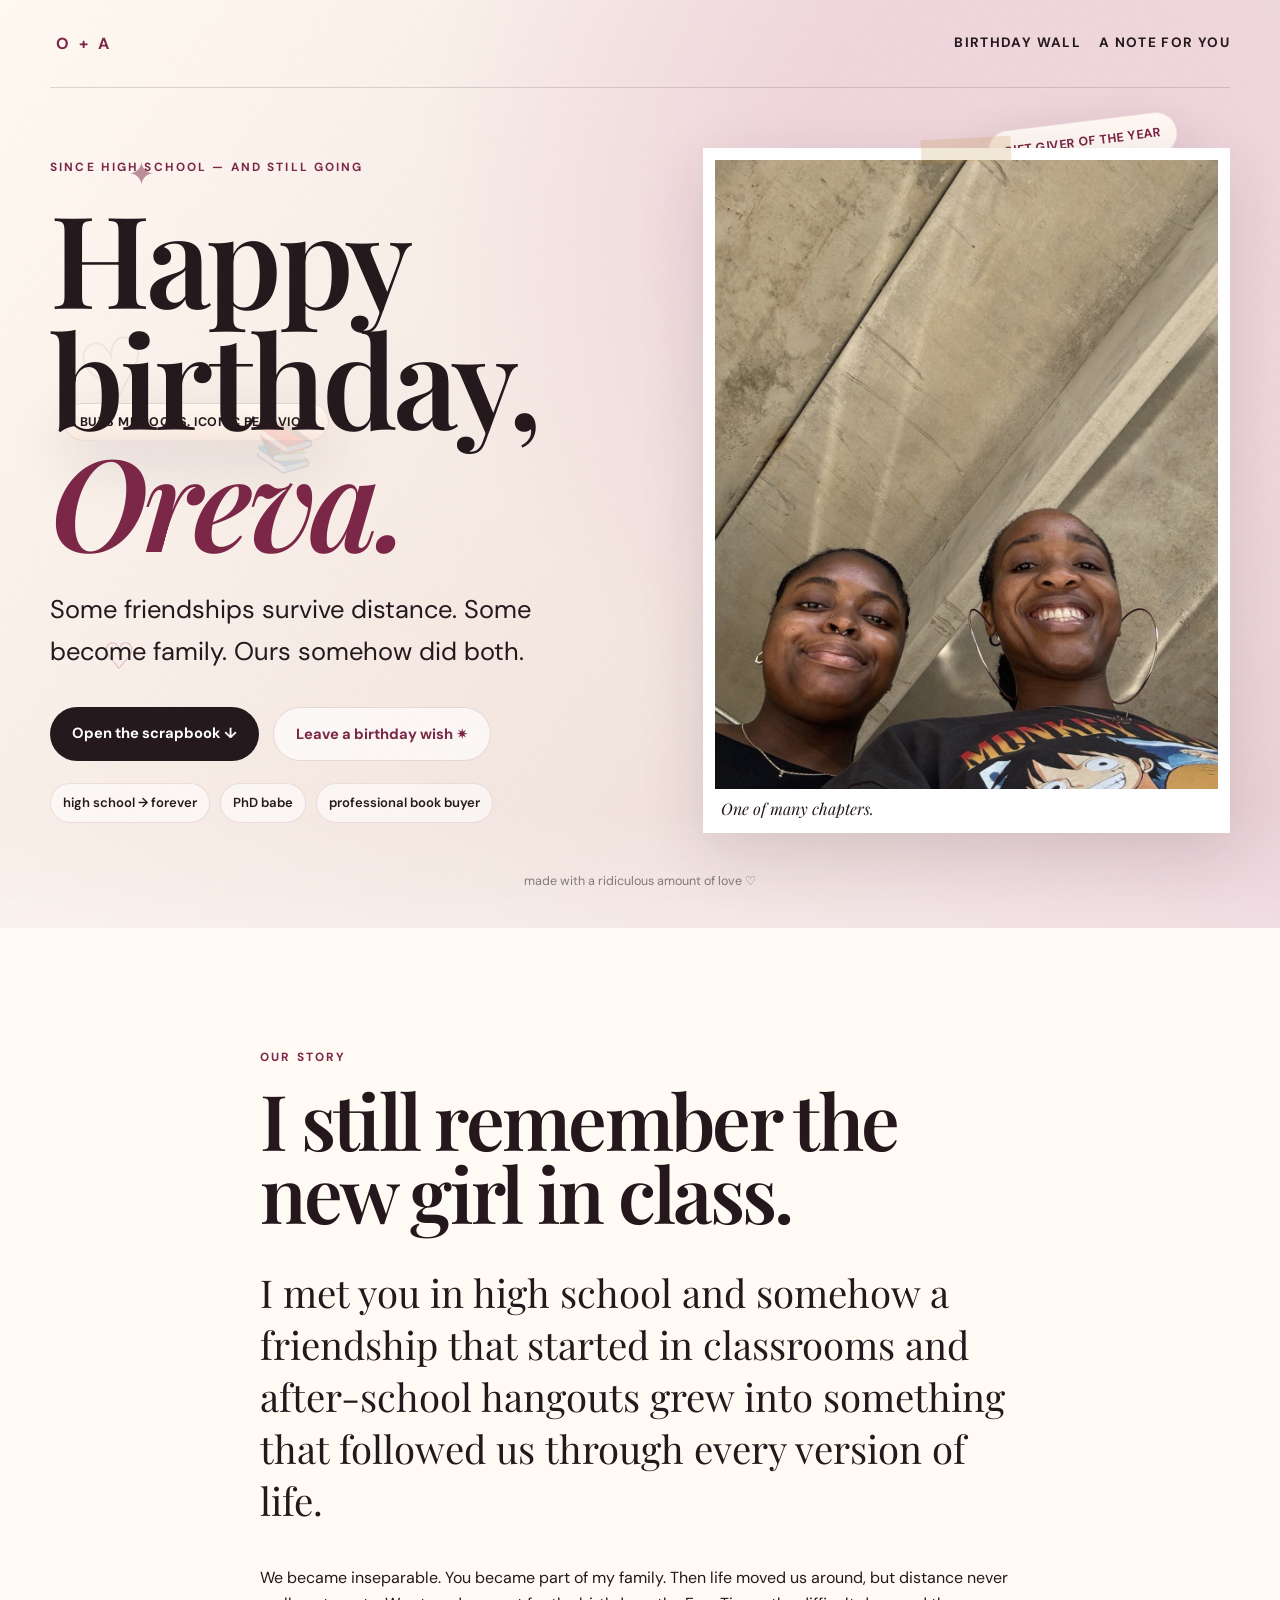
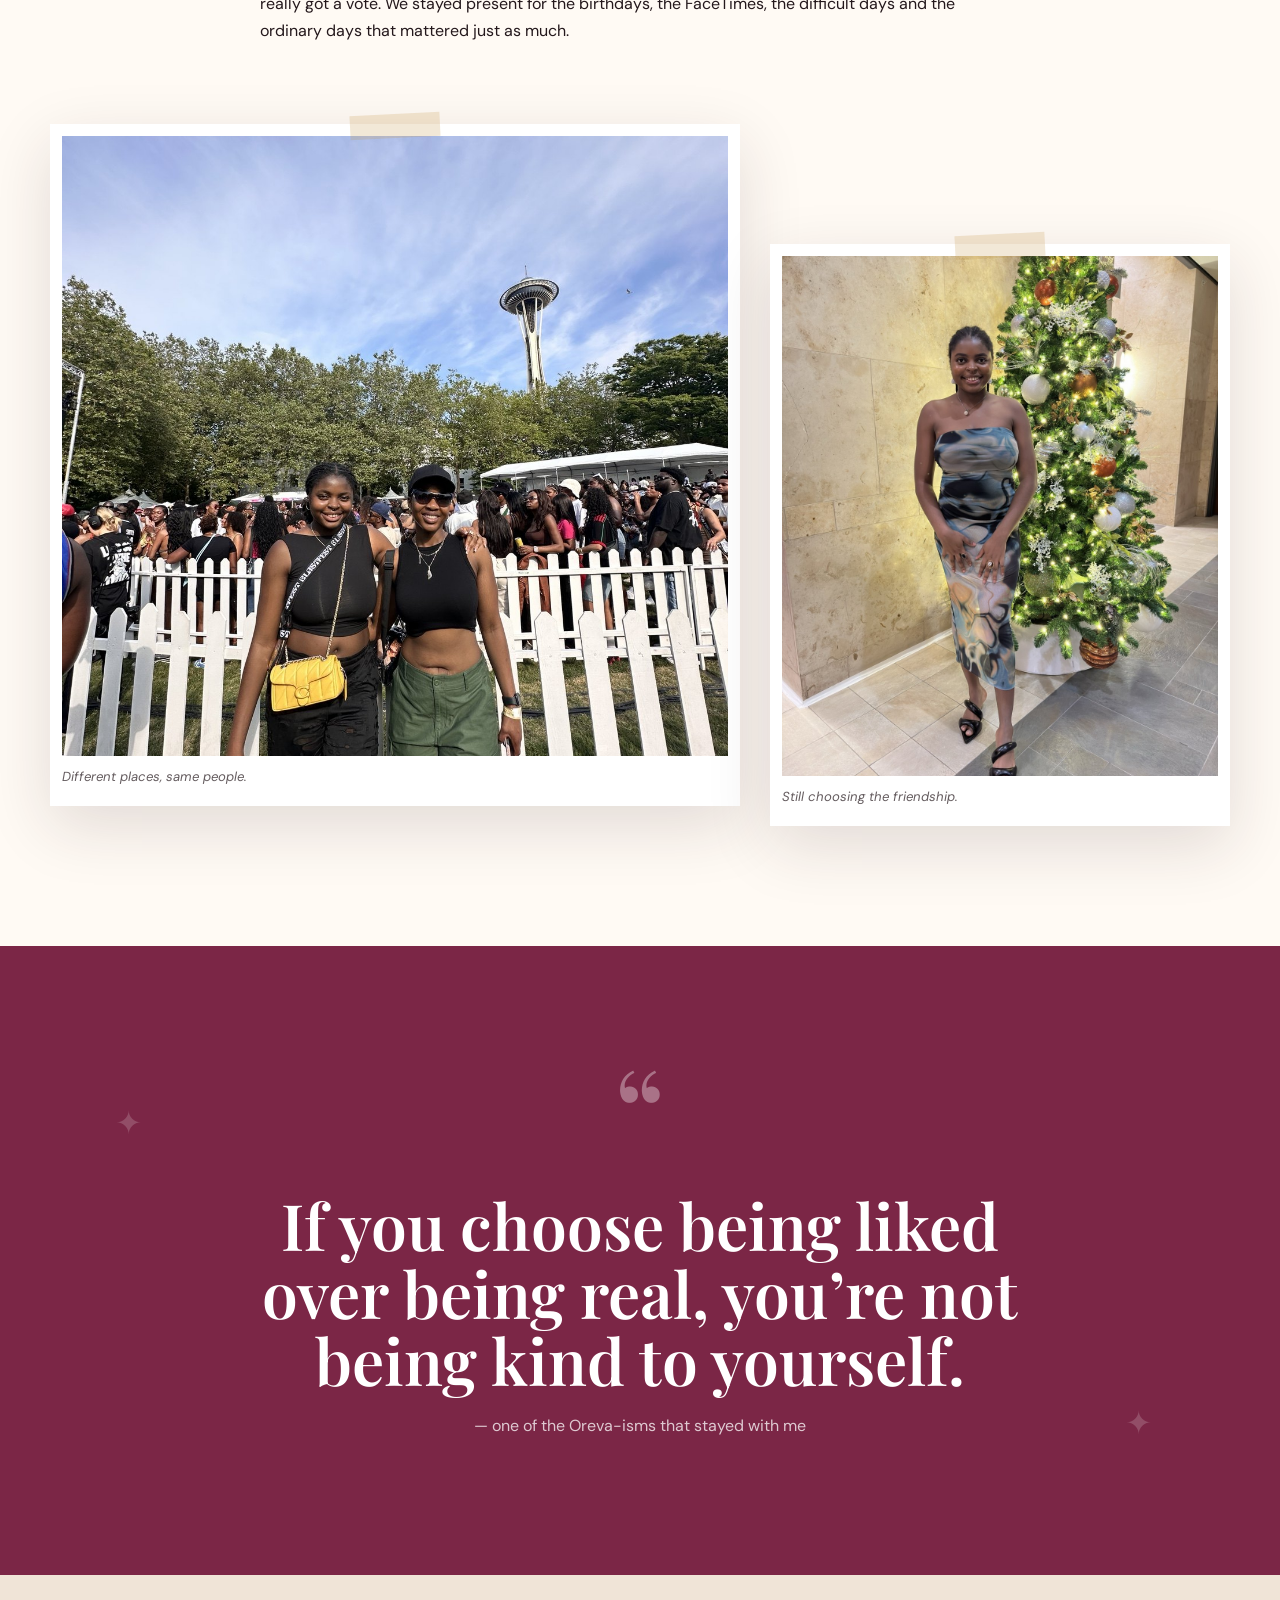
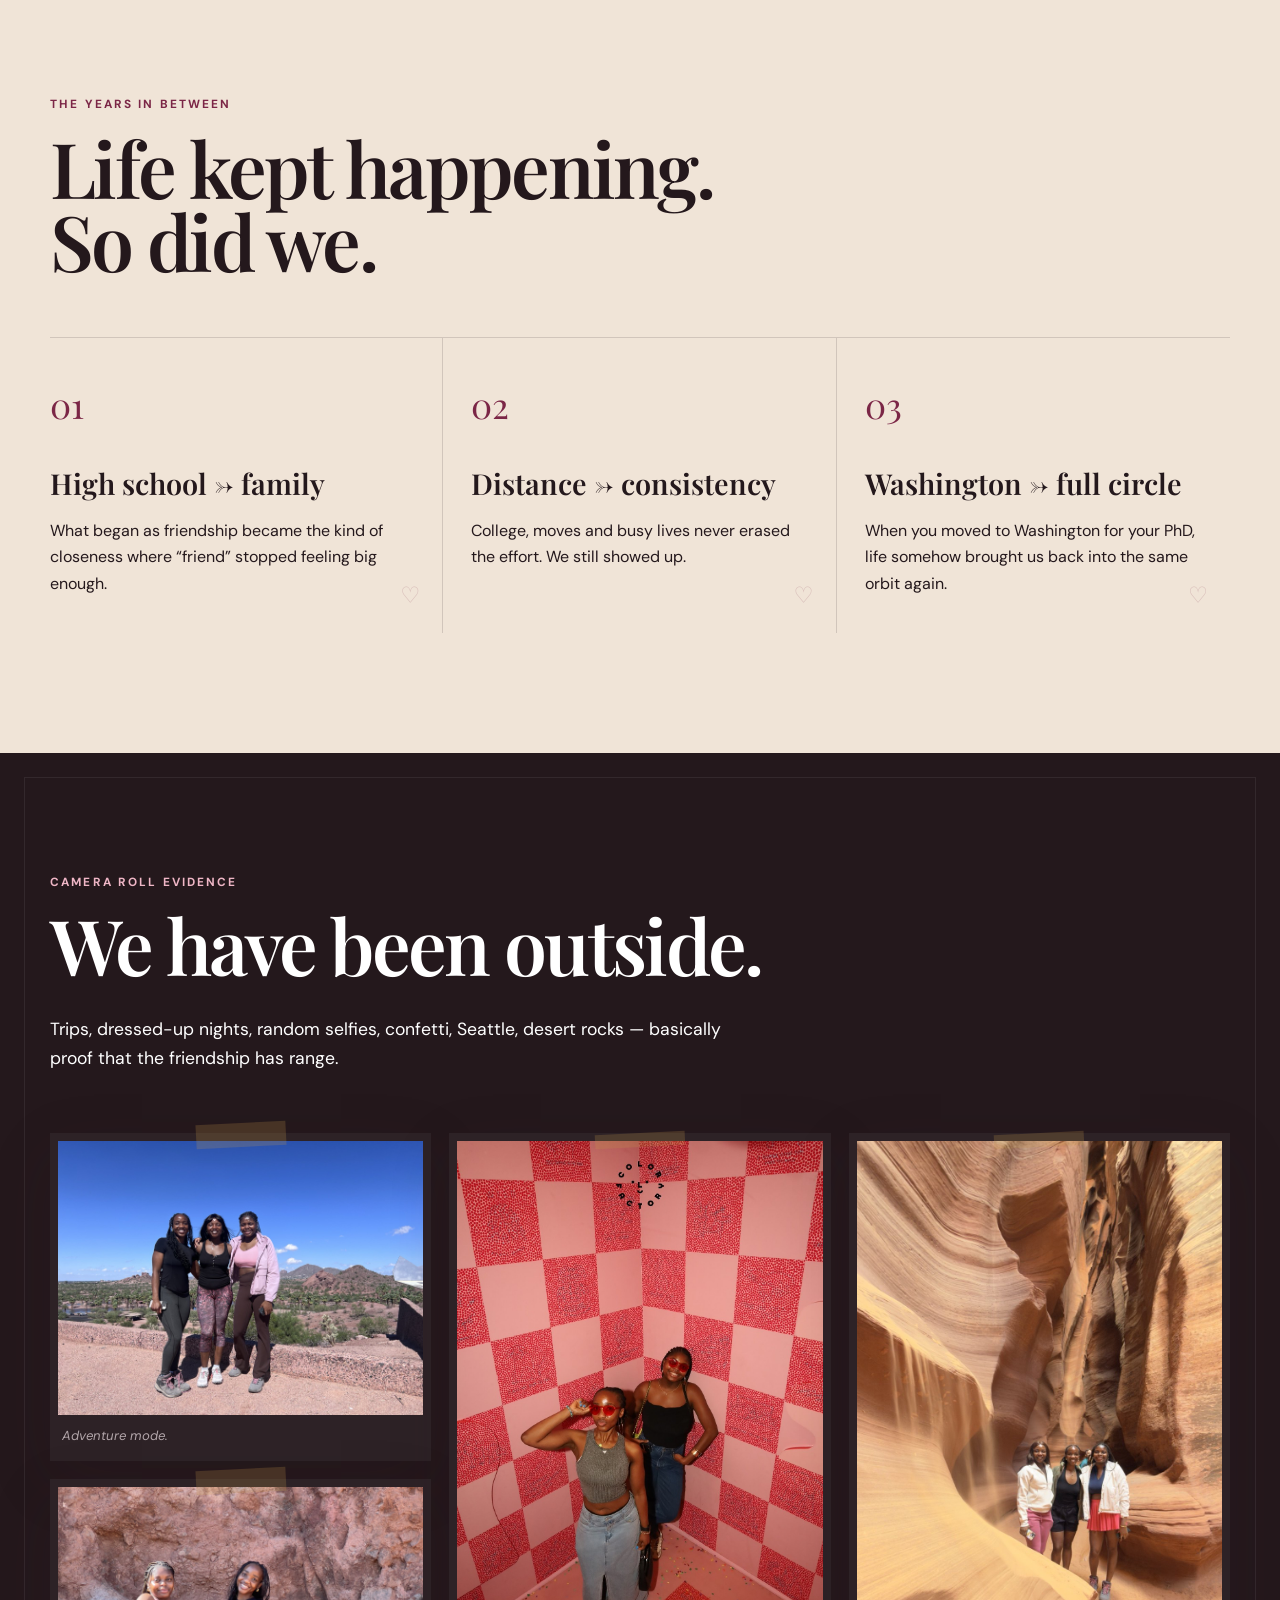
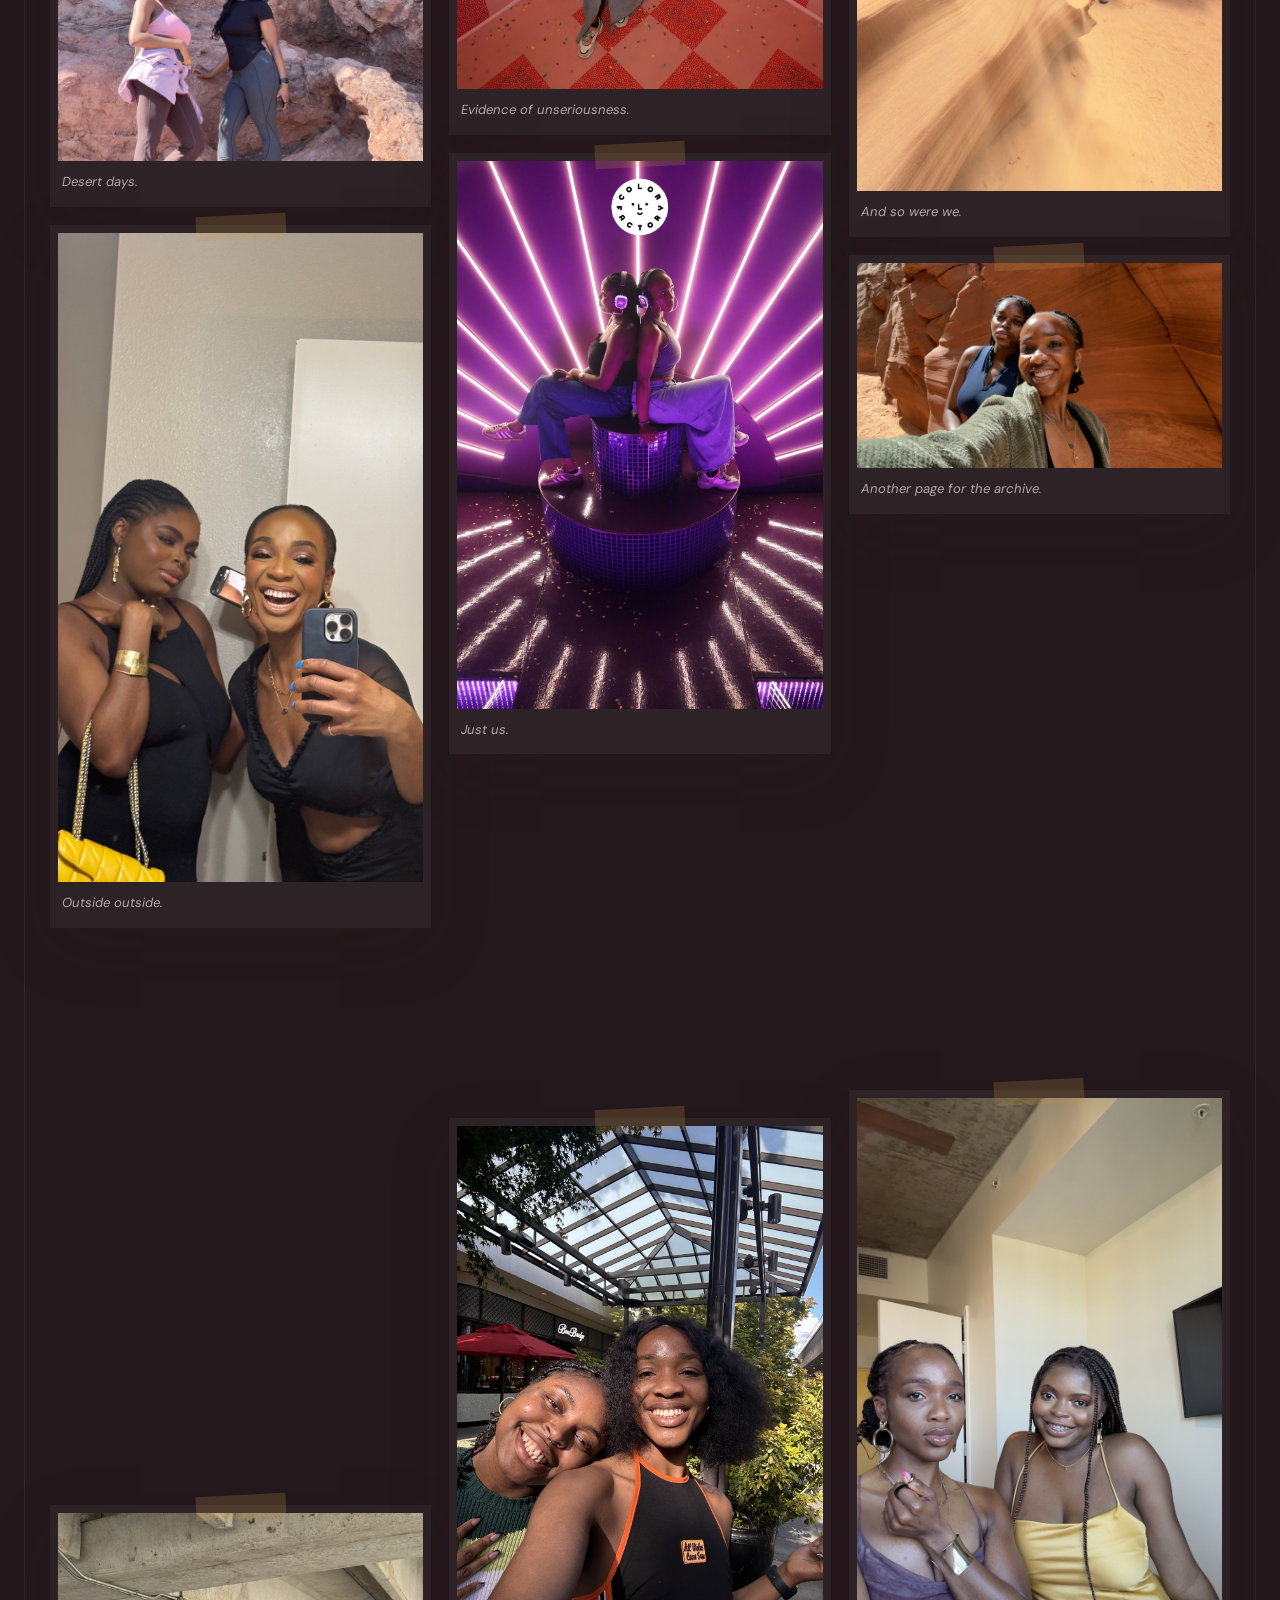
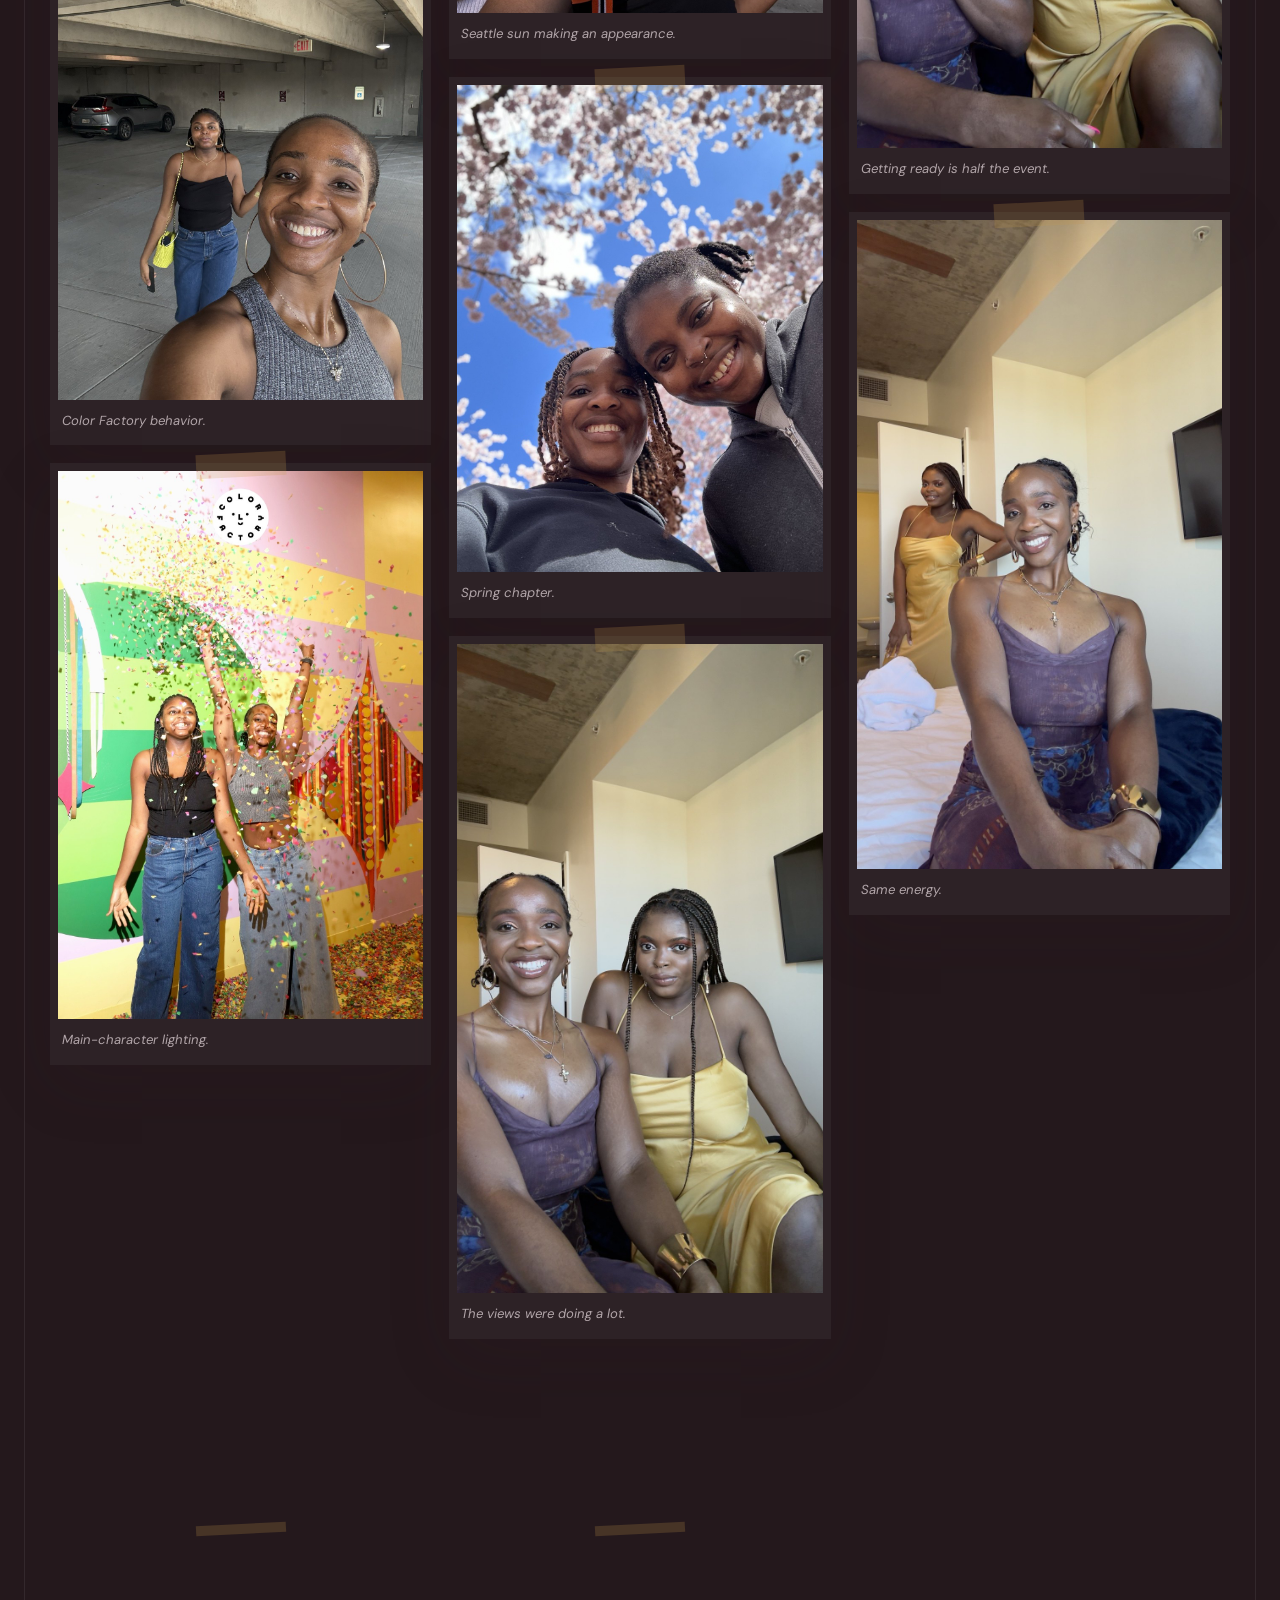
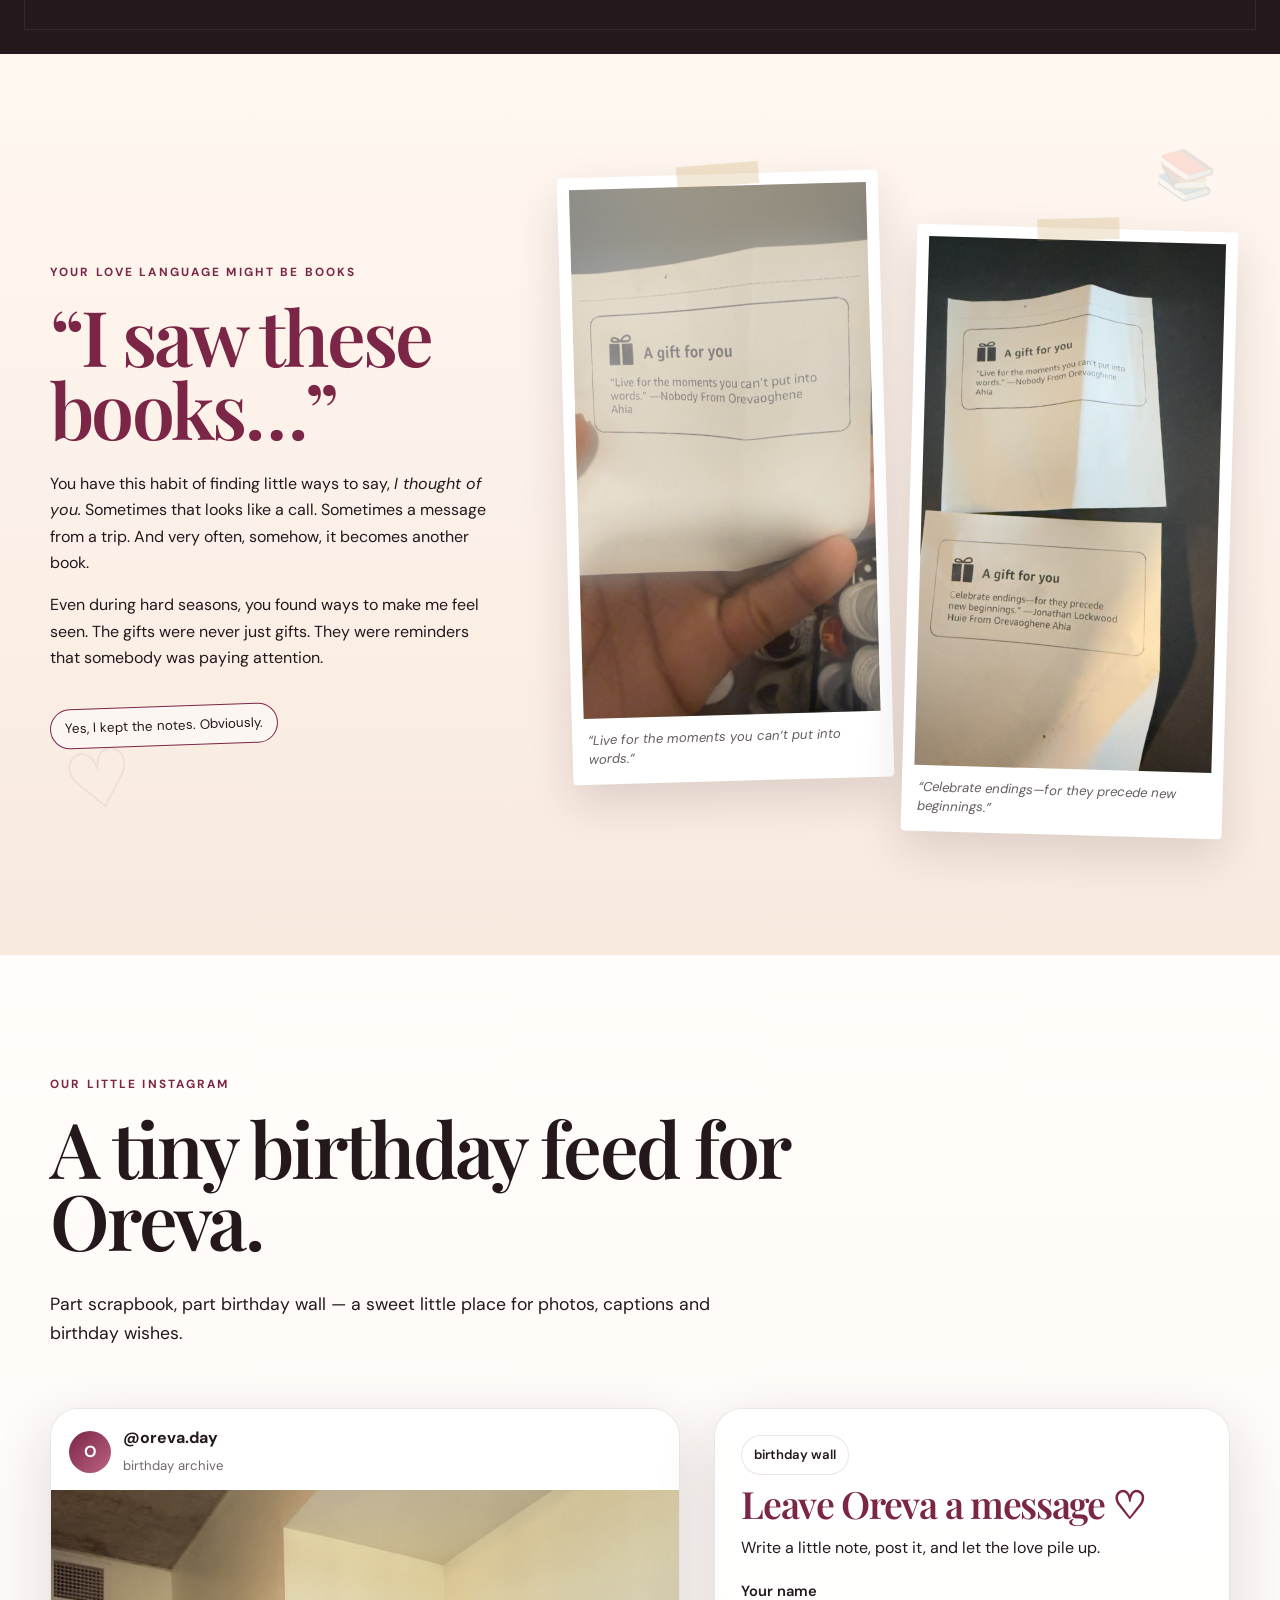
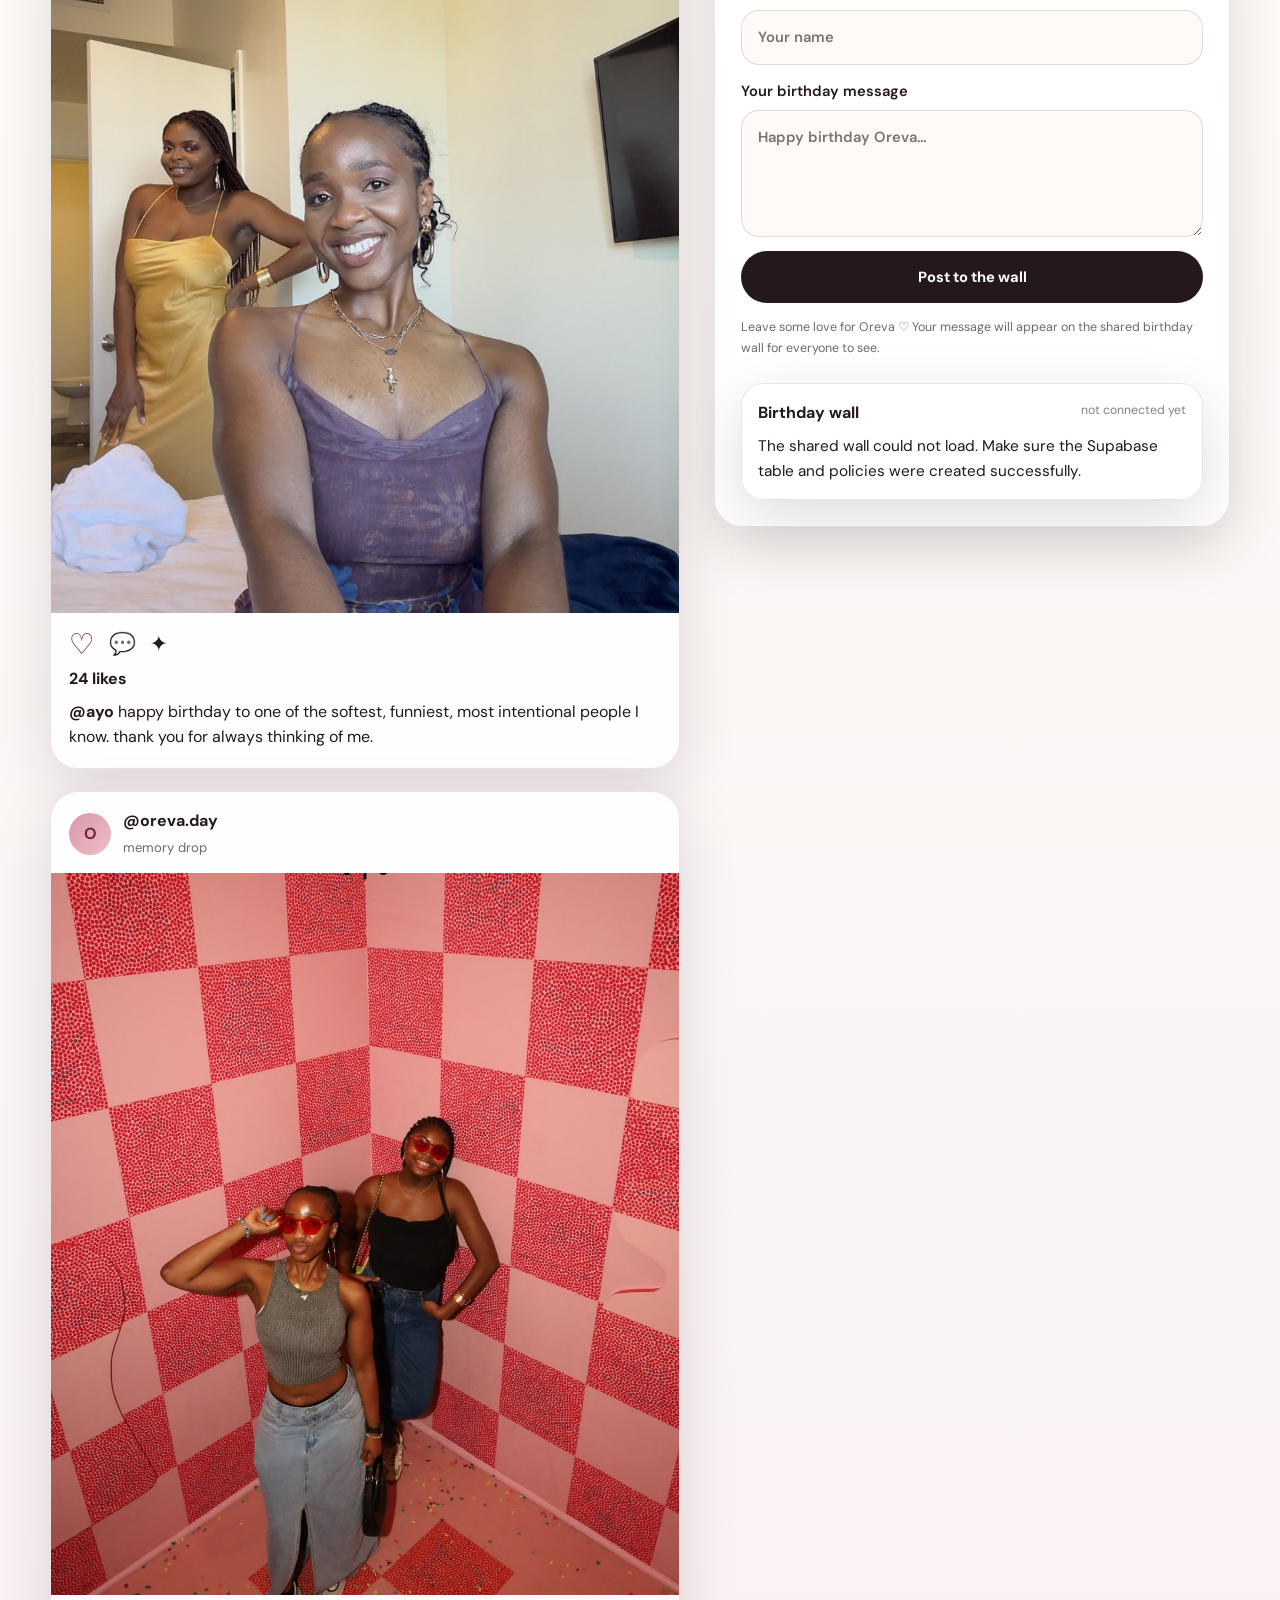
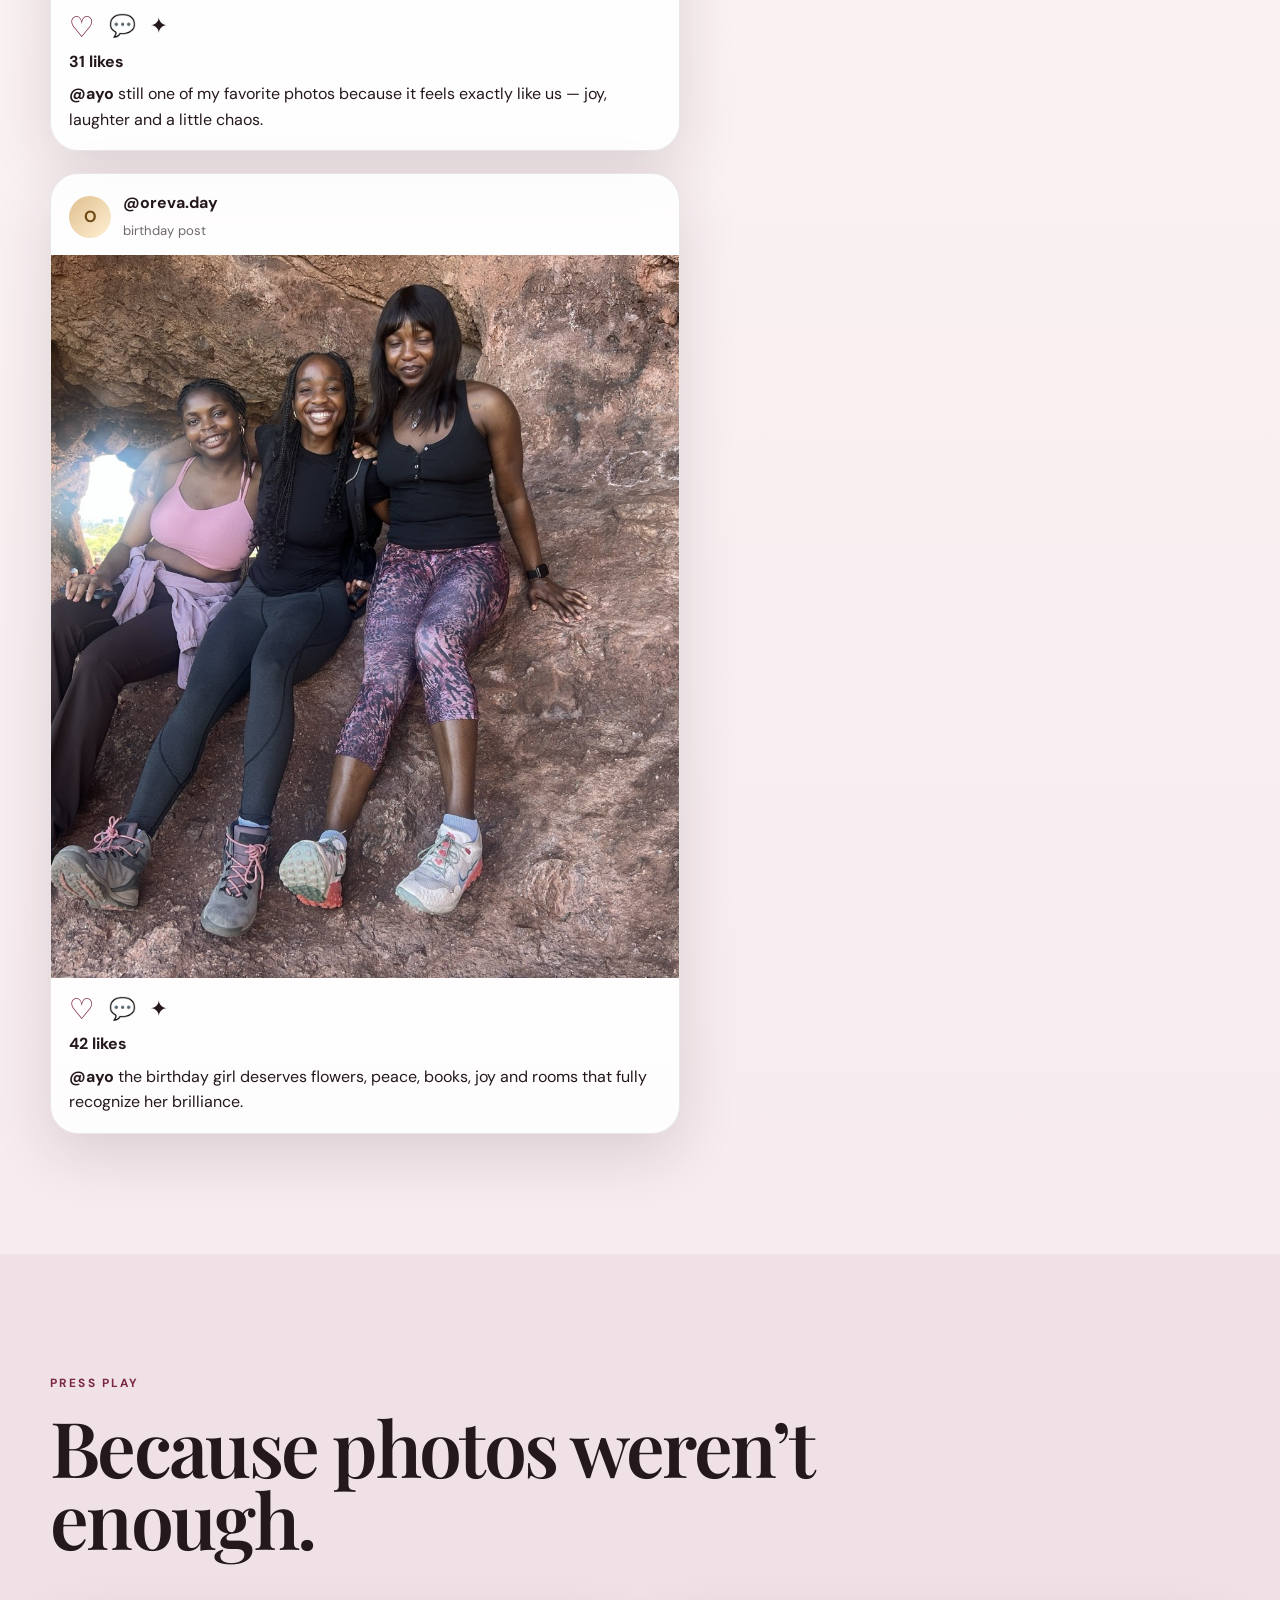
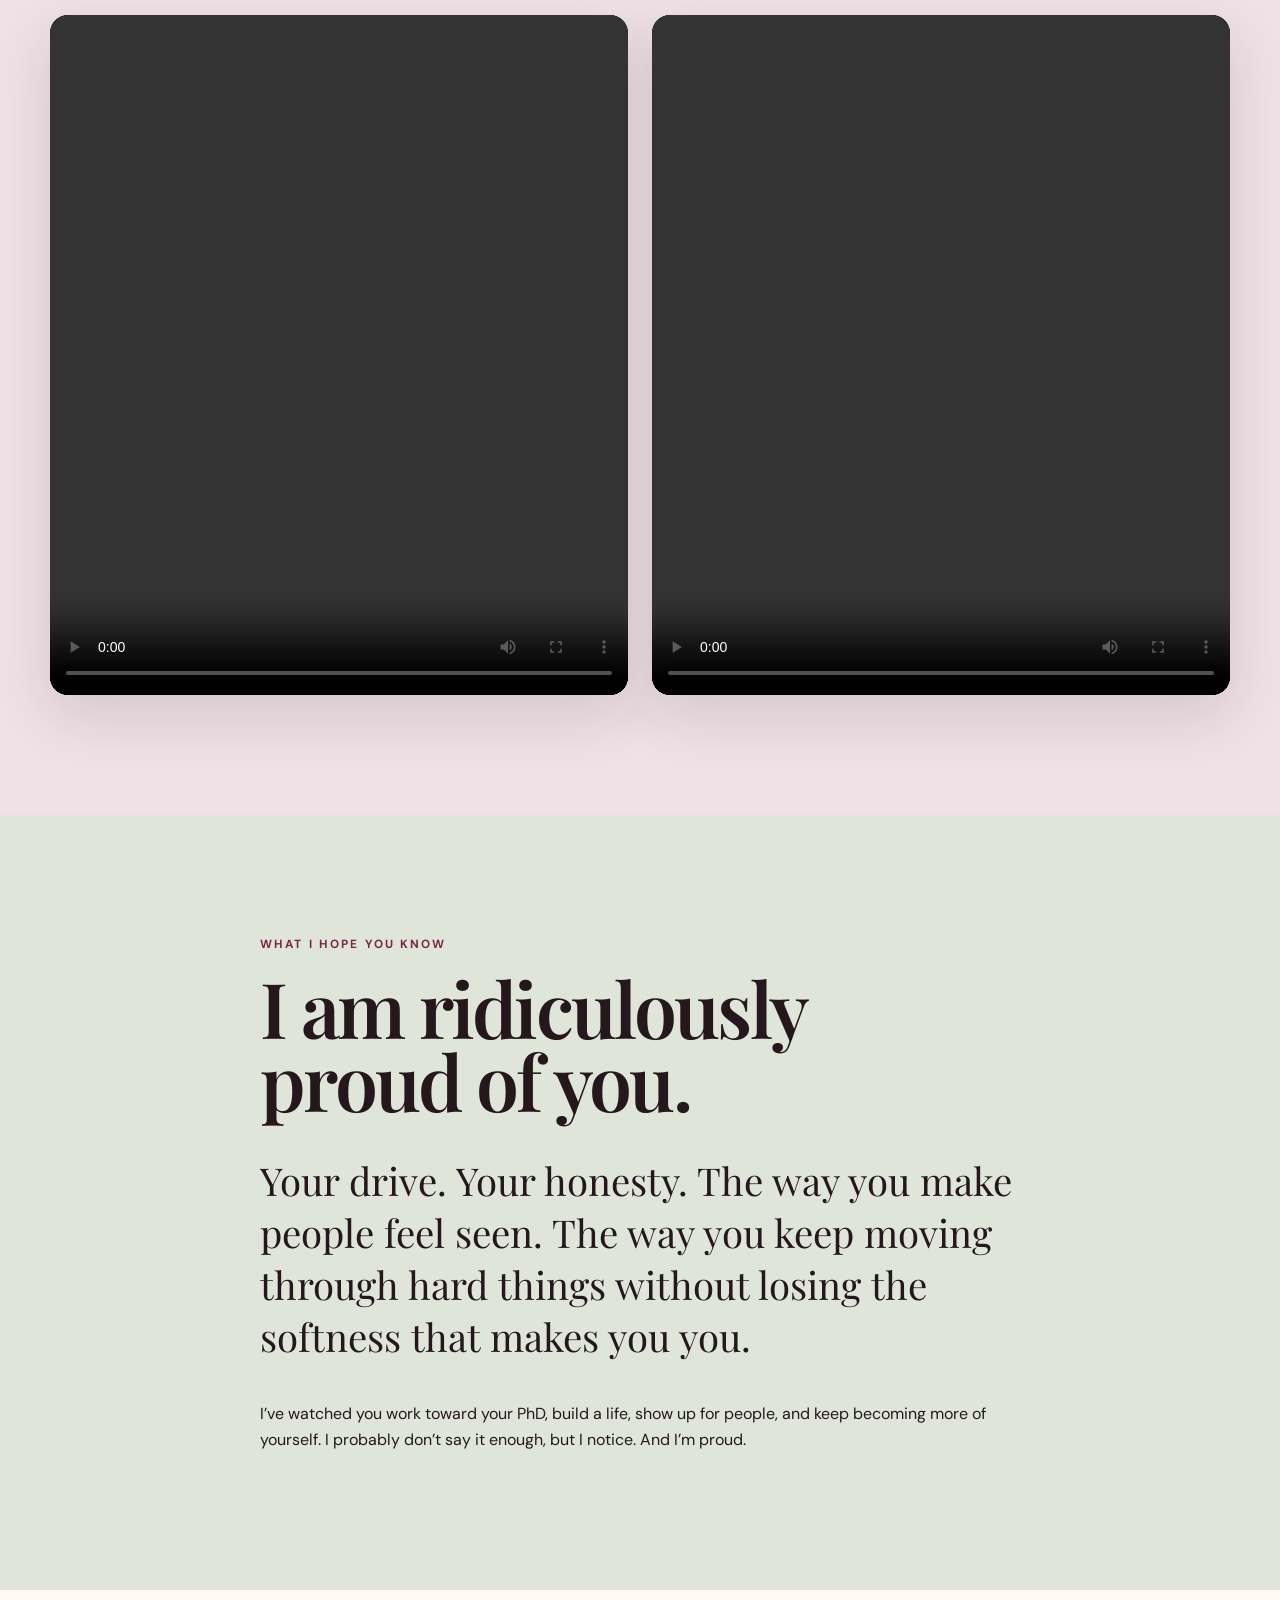
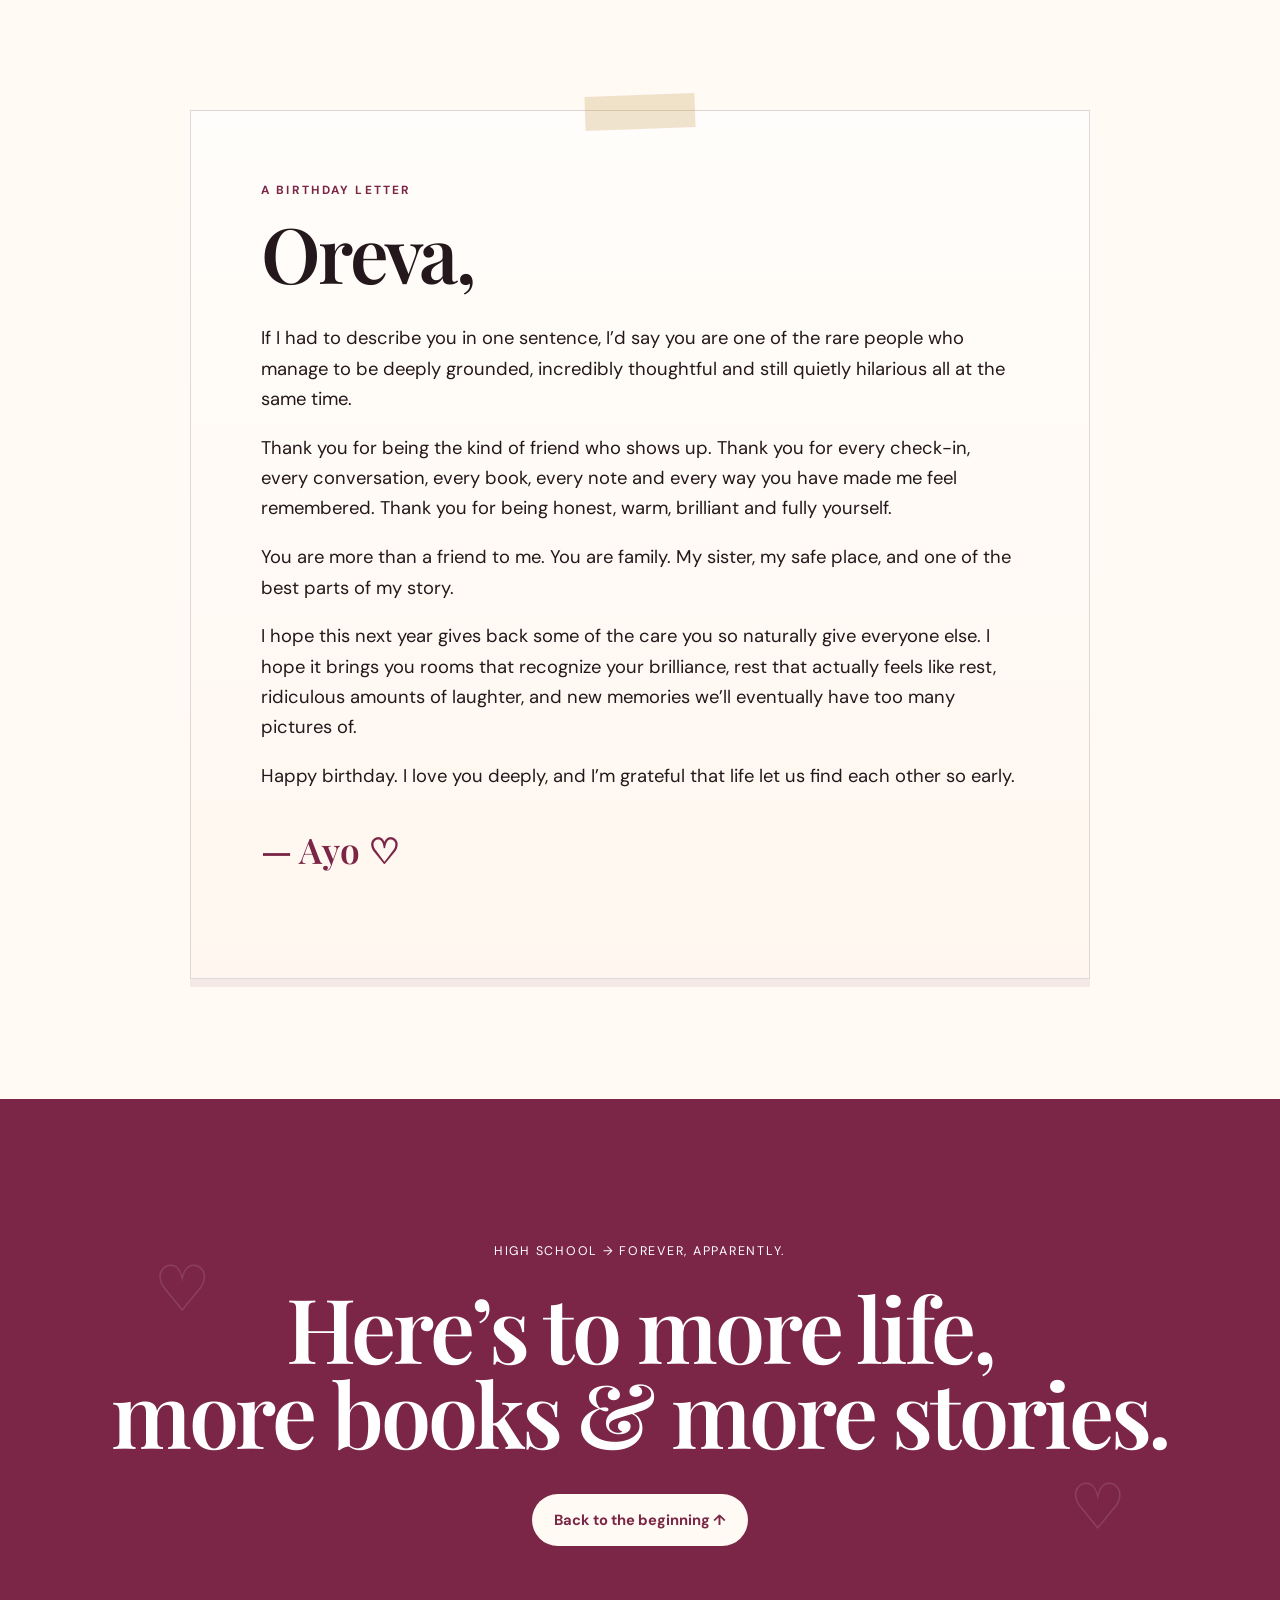
==== commit 4313bc8a: "Add files via upload" ====
--- a/index.html
+++ b/index.html
@@ -232,7 +232,7 @@
                 <textarea id="wishMessage" name="message" rows="4" maxlength="220" placeholder="Happy birthday Oreva…" required></textarea>
               </label>
               <button class="button" type="submit">Post to the wall</button>
-              <p class="tiny-note">This GitHub Pages version saves messages in the browser used to post them. If you want real shared messages from everyone, we can connect it to a simple backend next.</p>
+              <p class="tiny-note">Leave some love for Oreva ♡ Your message will appear on the shared birthday wall for everyone to see.</p>
             </form>
 
             <div class="wish-list" id="wishList" aria-live="polite"></div>
--- a/styles.css
+++ b/styles.css
@@ -95,17 +95,21 @@
 .masonry img{height:auto}
 .masonry figcaption{padding:0 4px;color:#eadde1}
 
-.books{background:#fff5ec;position:relative}
-.books:after{content:"📚";position:absolute;right:6%;top:18%;font-size:3rem;opacity:.16;transform:rotate(-12deg)}
-.books-grid{display:grid;grid-template-columns:.9fr 1.1fr;gap:90px;align-items:center}
-.books-copy h2{color:var(--wine)}
-.mini-note{display:inline-block;margin-top:18px;border:1px solid var(--wine);border-radius:999px;padding:8px 14px;font-size:.84rem;transform:rotate(-2deg)}
-.gift-stack{position:relative;min-height:680px}
-.gift-card{position:absolute;margin:0;background:#fff;padding:12px 12px 44px;box-shadow:var(--shadow);width:72%}
-.gift-card img{aspect-ratio:4/5;object-fit:cover}
-.gift-card.one{left:0;top:0;transform:rotate(-5deg)}
-.gift-card.two{right:0;bottom:0;transform:rotate(6deg)}
-.gift-card figcaption{position:absolute;bottom:12px;left:18px}
+.books{background:linear-gradient(180deg,#fff8f1,#f8e9df);position:relative;overflow:hidden}
+.books:before{content:"♡";position:absolute;left:5%;bottom:12%;font-size:5rem;color:rgba(123,38,70,.07);transform:rotate(-12deg)}
+.books:after{content:"📚";position:absolute;right:5%;top:9%;font-size:3rem;opacity:.13;transform:rotate(8deg)}
+.books-grid{display:grid;grid-template-columns:minmax(0,.8fr) minmax(0,1.2fr);gap:72px;align-items:center}
+.books-copy{max-width:500px}
+.books-copy h2{color:var(--wine);margin-bottom:26px}
+.books-copy p{max-width:46ch}
+.mini-note{display:inline-block;margin-top:18px;border:1px solid var(--wine);border-radius:999px;padding:8px 14px;font-size:.84rem;transform:rotate(-2deg);background:rgba(255,255,255,.55)}
+.gift-stack{display:grid;grid-template-columns:repeat(2,minmax(0,1fr));gap:22px;align-items:start;min-height:0;position:relative}
+.gift-card{position:relative;margin:0;background:#fff;padding:12px 12px 16px;box-shadow:0 18px 45px rgba(47,25,32,.14);width:100%;border-radius:4px}
+.gift-card:before{content:"";position:absolute;top:-10px;left:50%;width:82px;height:22px;background:rgba(195,149,73,.22);transform:translateX(-50%) rotate(-3deg);z-index:2}
+.gift-card img{width:100%;aspect-ratio:auto;height:auto;max-height:560px;object-fit:contain;background:#f6f0ea}
+.gift-card.one{transform:rotate(-1.6deg)}
+.gift-card.two{transform:rotate(1.6deg);margin-top:54px}
+.gift-card figcaption{position:static;margin:12px 4px 0;line-height:1.45;font-size:.82rem}
 
 .mini-gram{background:linear-gradient(180deg,#fffdf9,#f7ebef)}
 .mini-gram-grid{display:grid;grid-template-columns:1.1fr .9fr;gap:34px;align-items:start}
@@ -163,6 +167,8 @@
 
 @media(max-width:980px){
   .mini-gram-grid,.books-grid{grid-template-columns:1fr}
+  .books-copy{max-width:680px}
+  .gift-stack{max-width:760px;margin:0 auto;width:100%}
   .wish-panel{position:static}
 }
 @media(max-width:820px){
@@ -176,8 +182,9 @@
   .photo-pair .lift{margin-top:0;margin-left:12%}
   .chapter-grid{grid-template-columns:1fr}
   .chapter,.chapter+.chapter{padding:30px 0;border-right:0;border-bottom:1px solid var(--line);min-height:0}
-  .gift-stack{min-height:560px}
-  .gift-card{width:78%}
+  .gift-stack{grid-template-columns:1fr 1fr;gap:16px}
+  .gift-card{width:100%}
+  .gift-card.two{margin-top:30px}
   .video-grid{grid-template-columns:1fr}
   .video-grid video{max-height:600px}
   .letter-wrap{padding:46px 26px}
@@ -190,7 +197,8 @@
   .wrap{width:min(100% - 28px,1180px)}
   .masonry{columns:2;column-gap:10px}
   .masonry figure{margin-bottom:10px}
-  .gift-stack{min-height:470px}
+  .gift-stack{grid-template-columns:1fr;gap:18px}
+  .gift-card.one,.gift-card.two{transform:none;margin-top:0}
   .hero-photo{width:100%}
   .hero-photo img{aspect-ratio:3/4}
   .section h2{font-size:3rem}
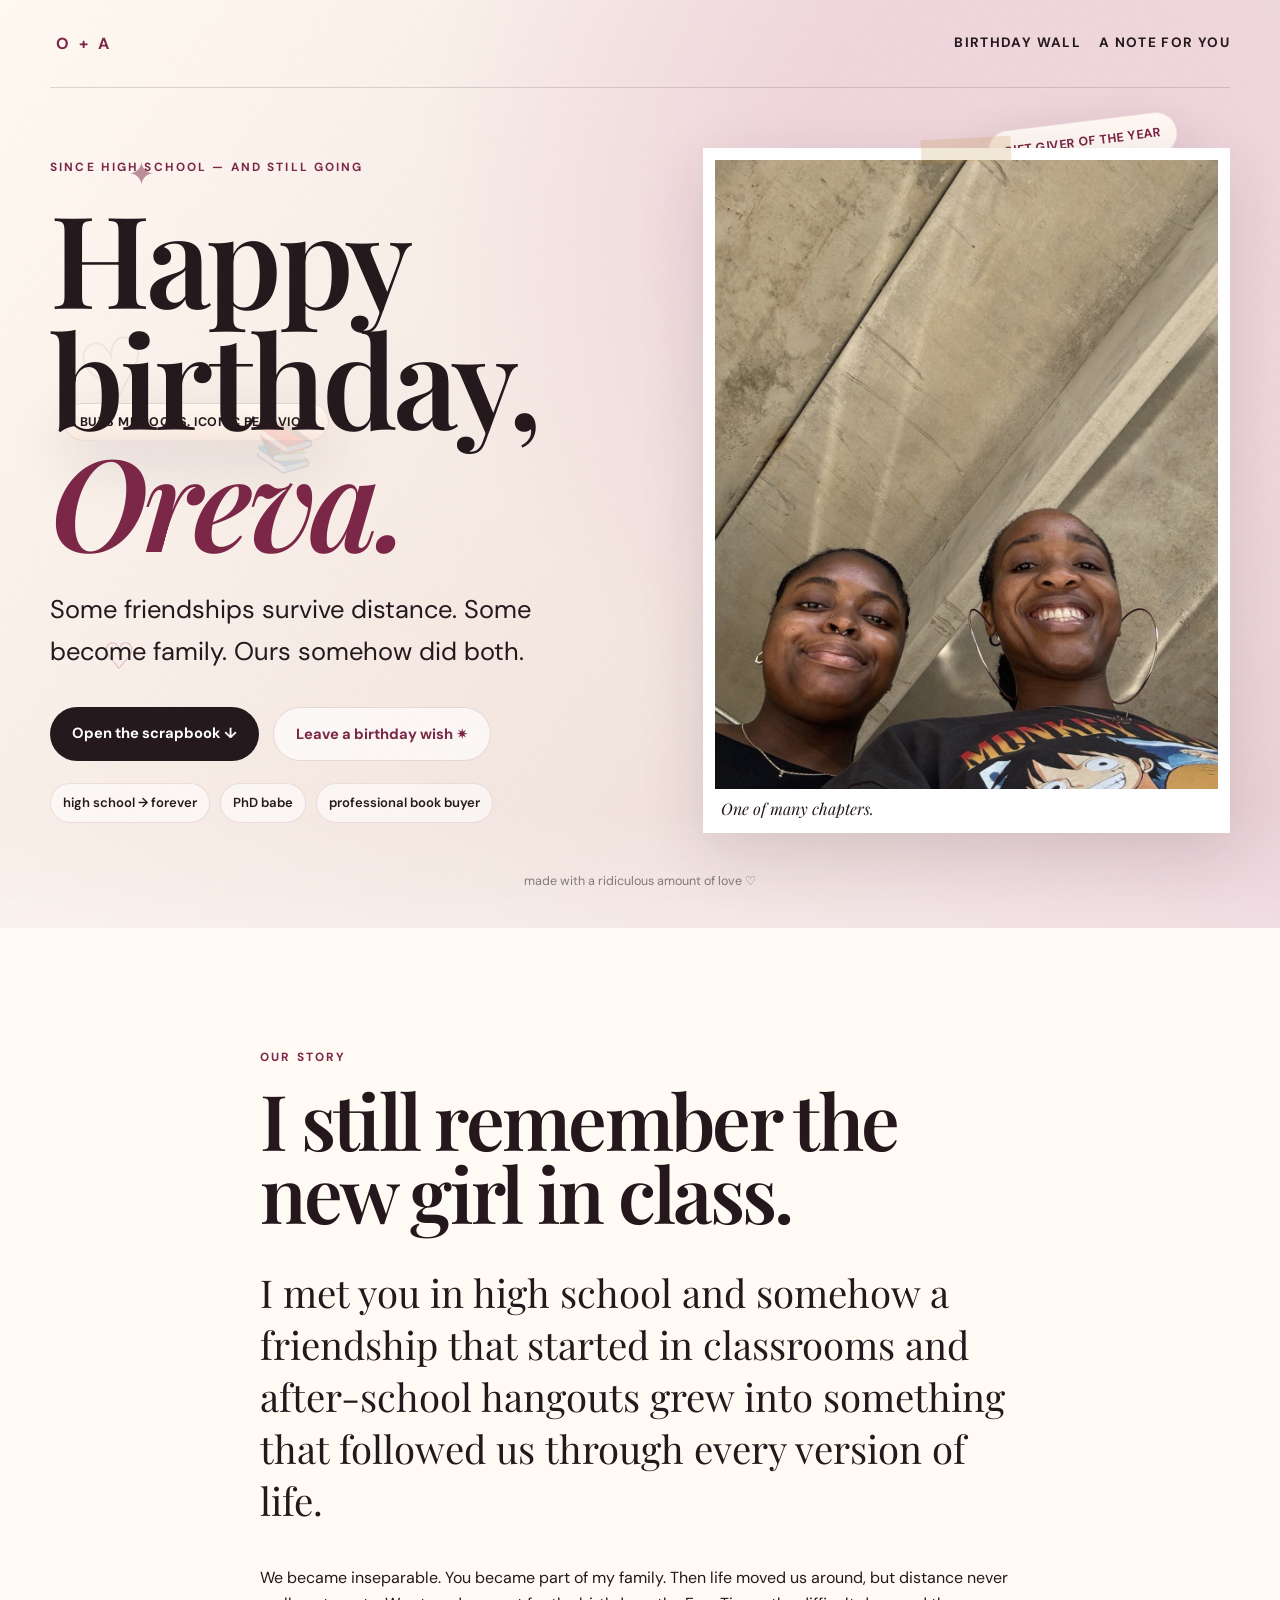
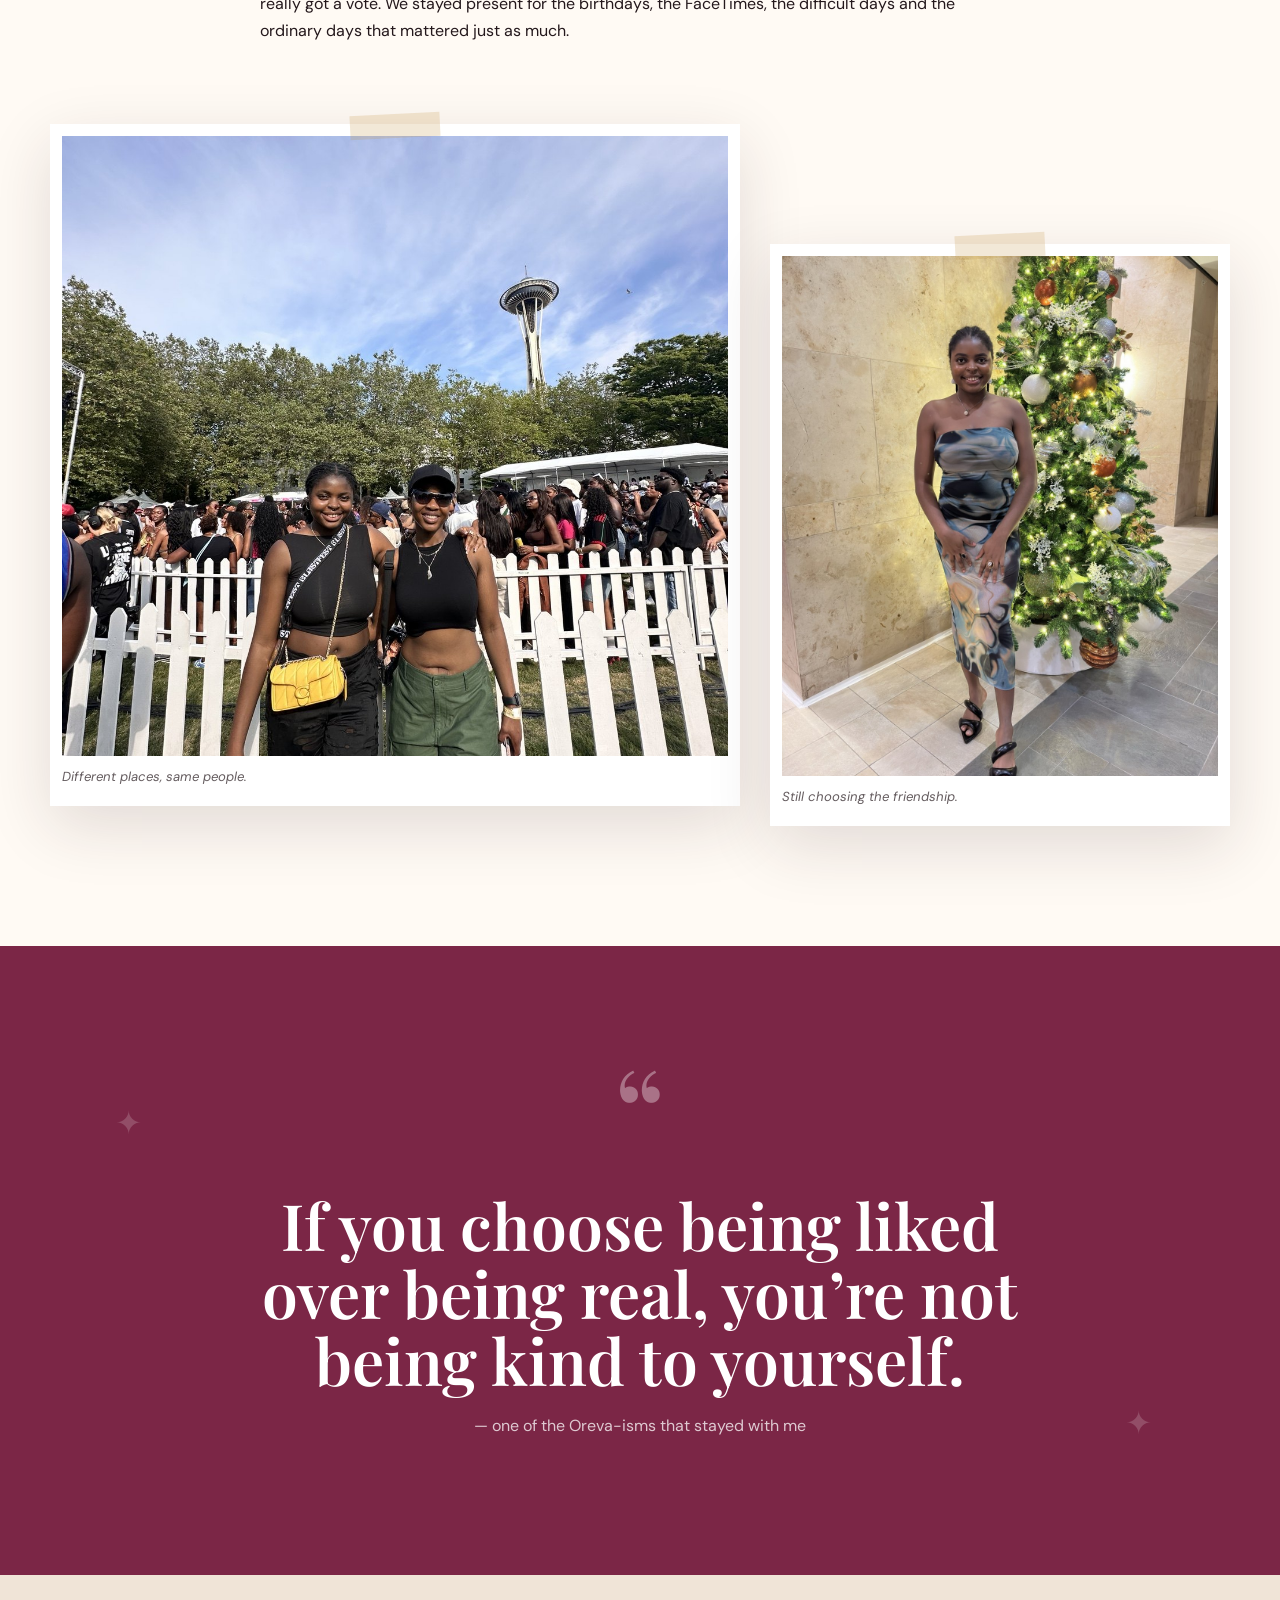
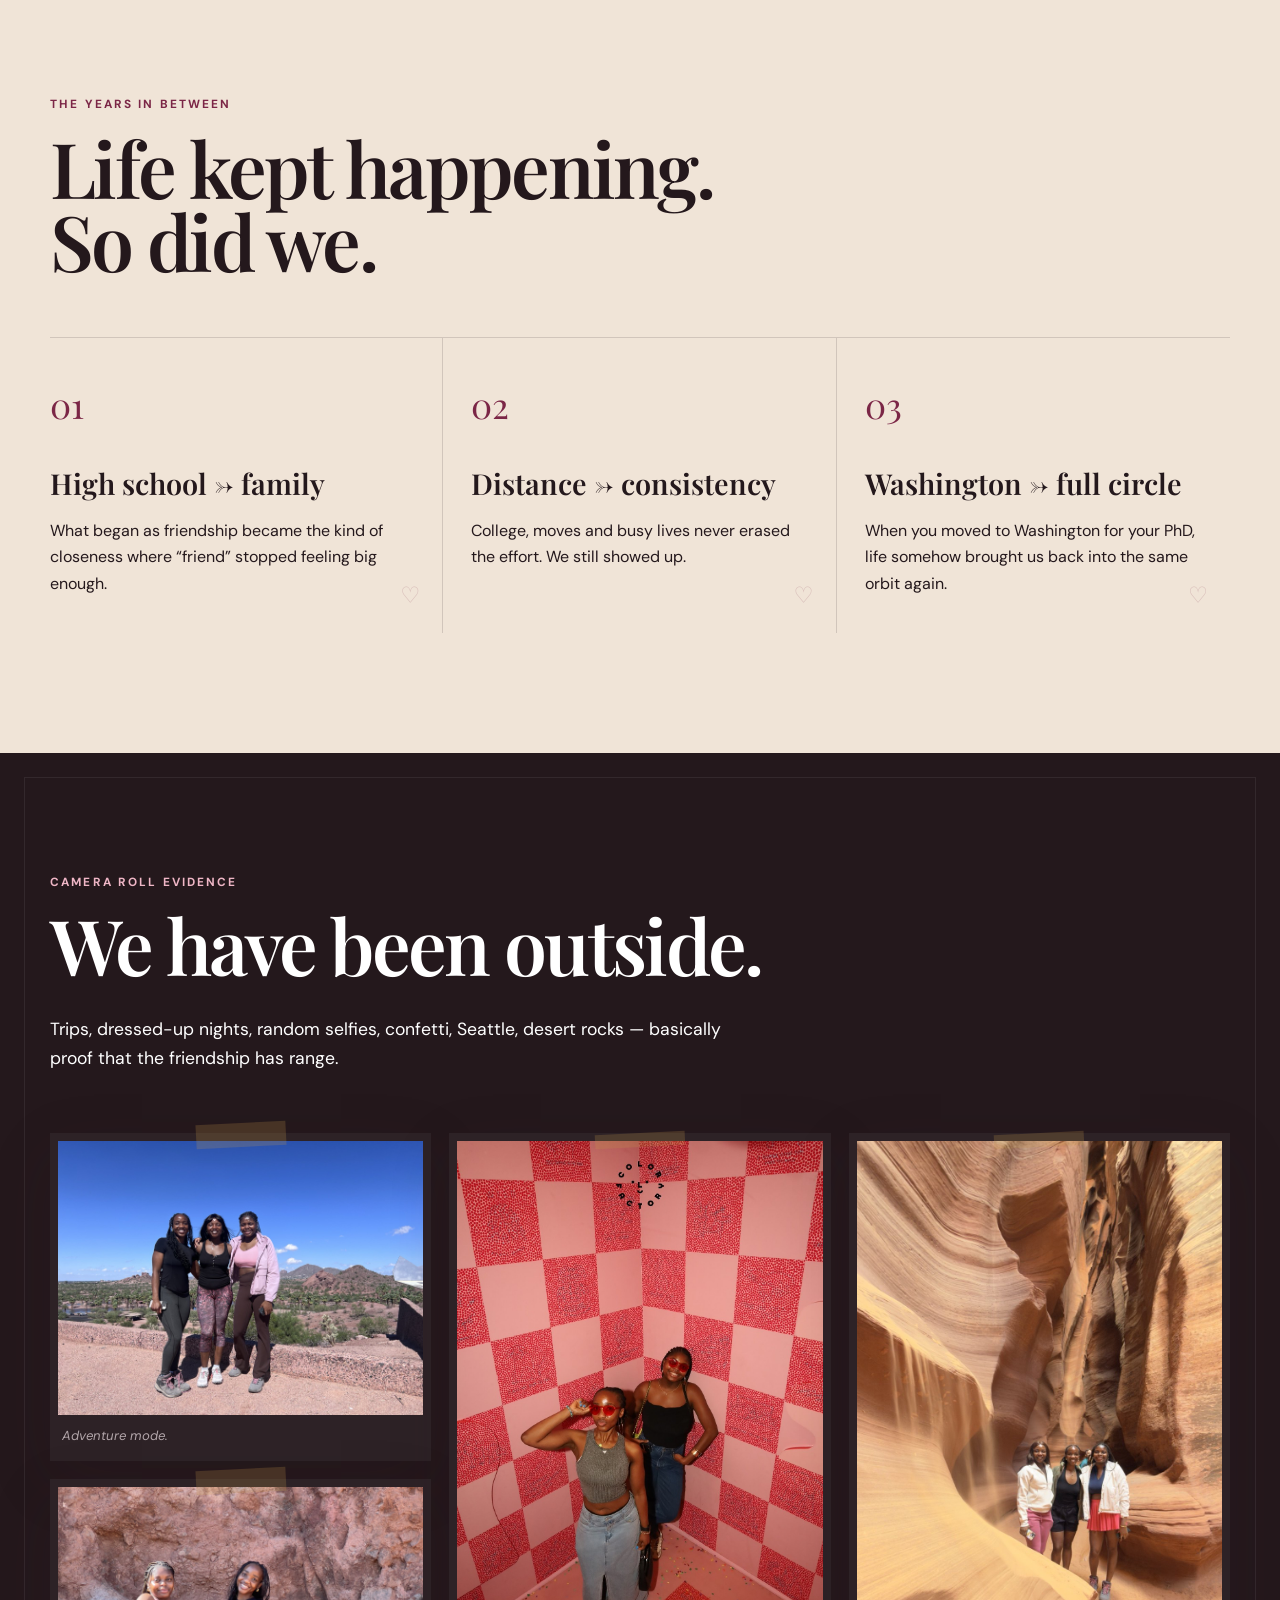
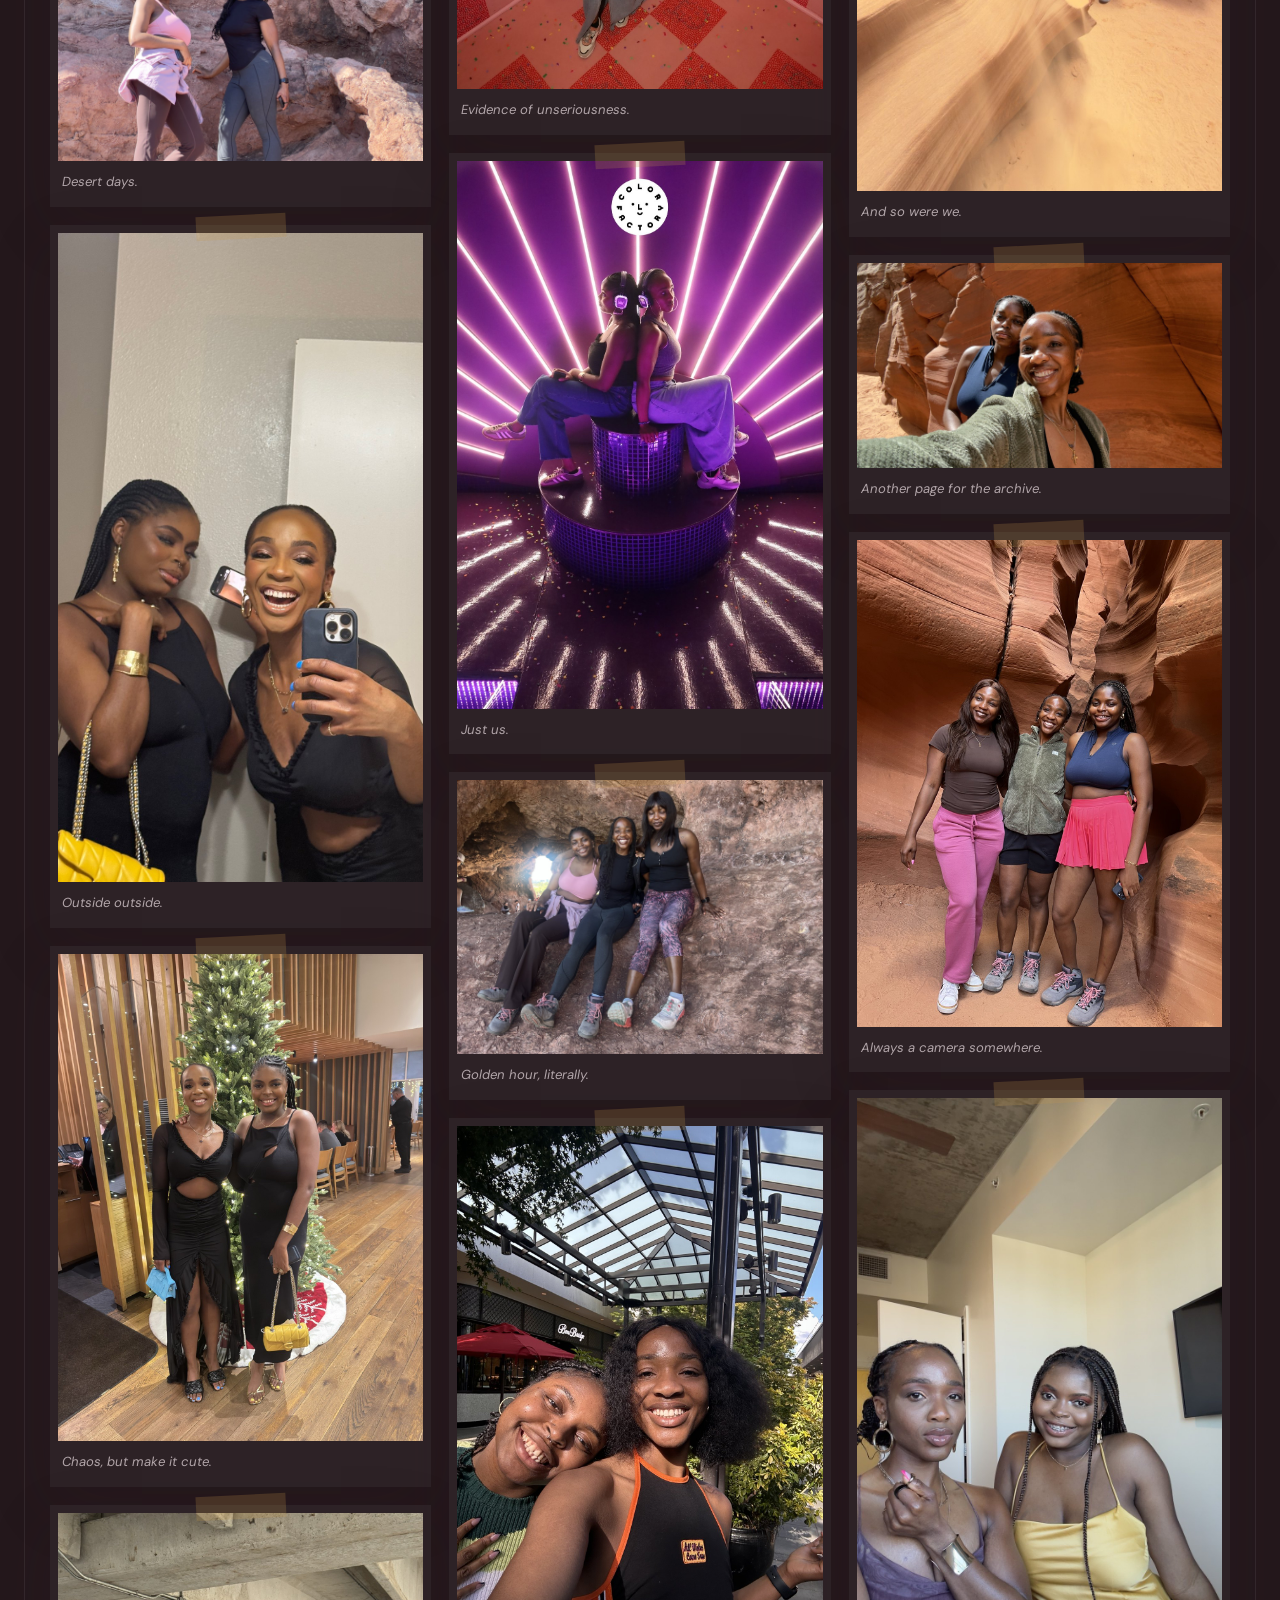
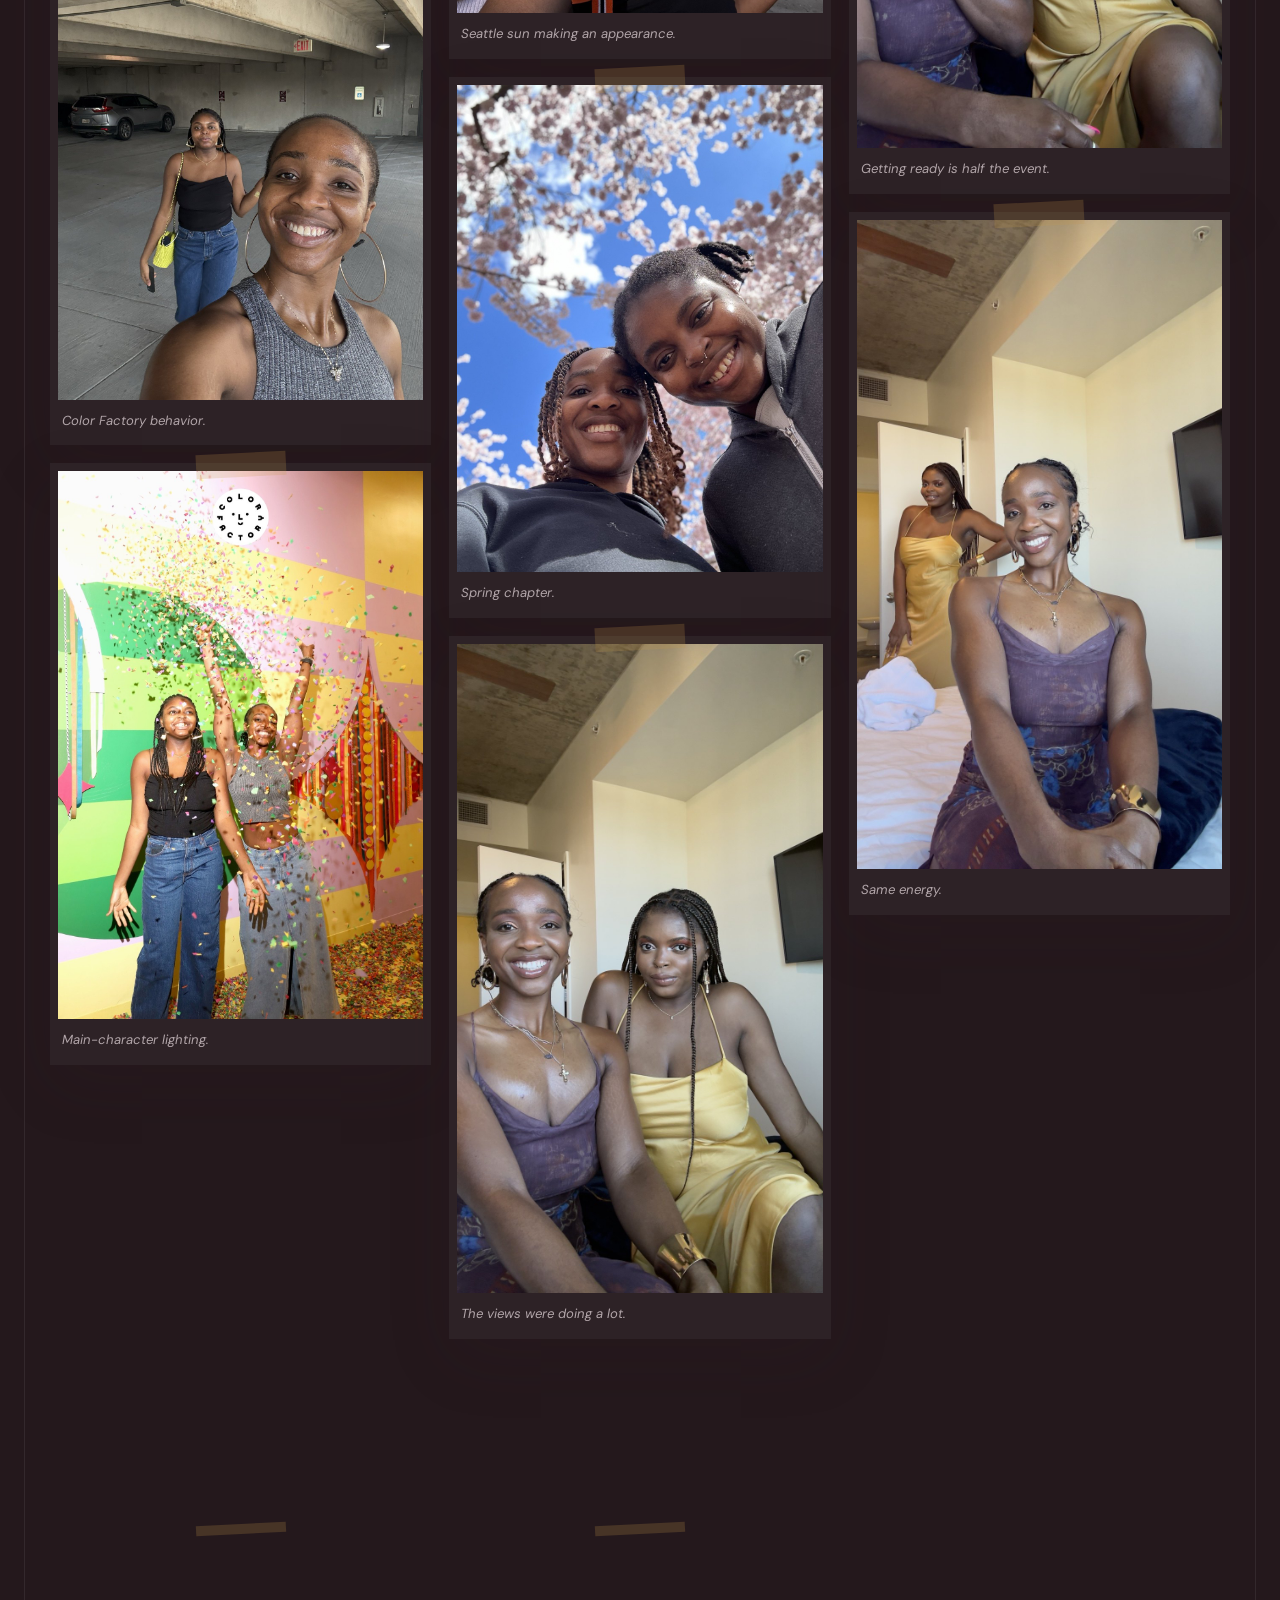
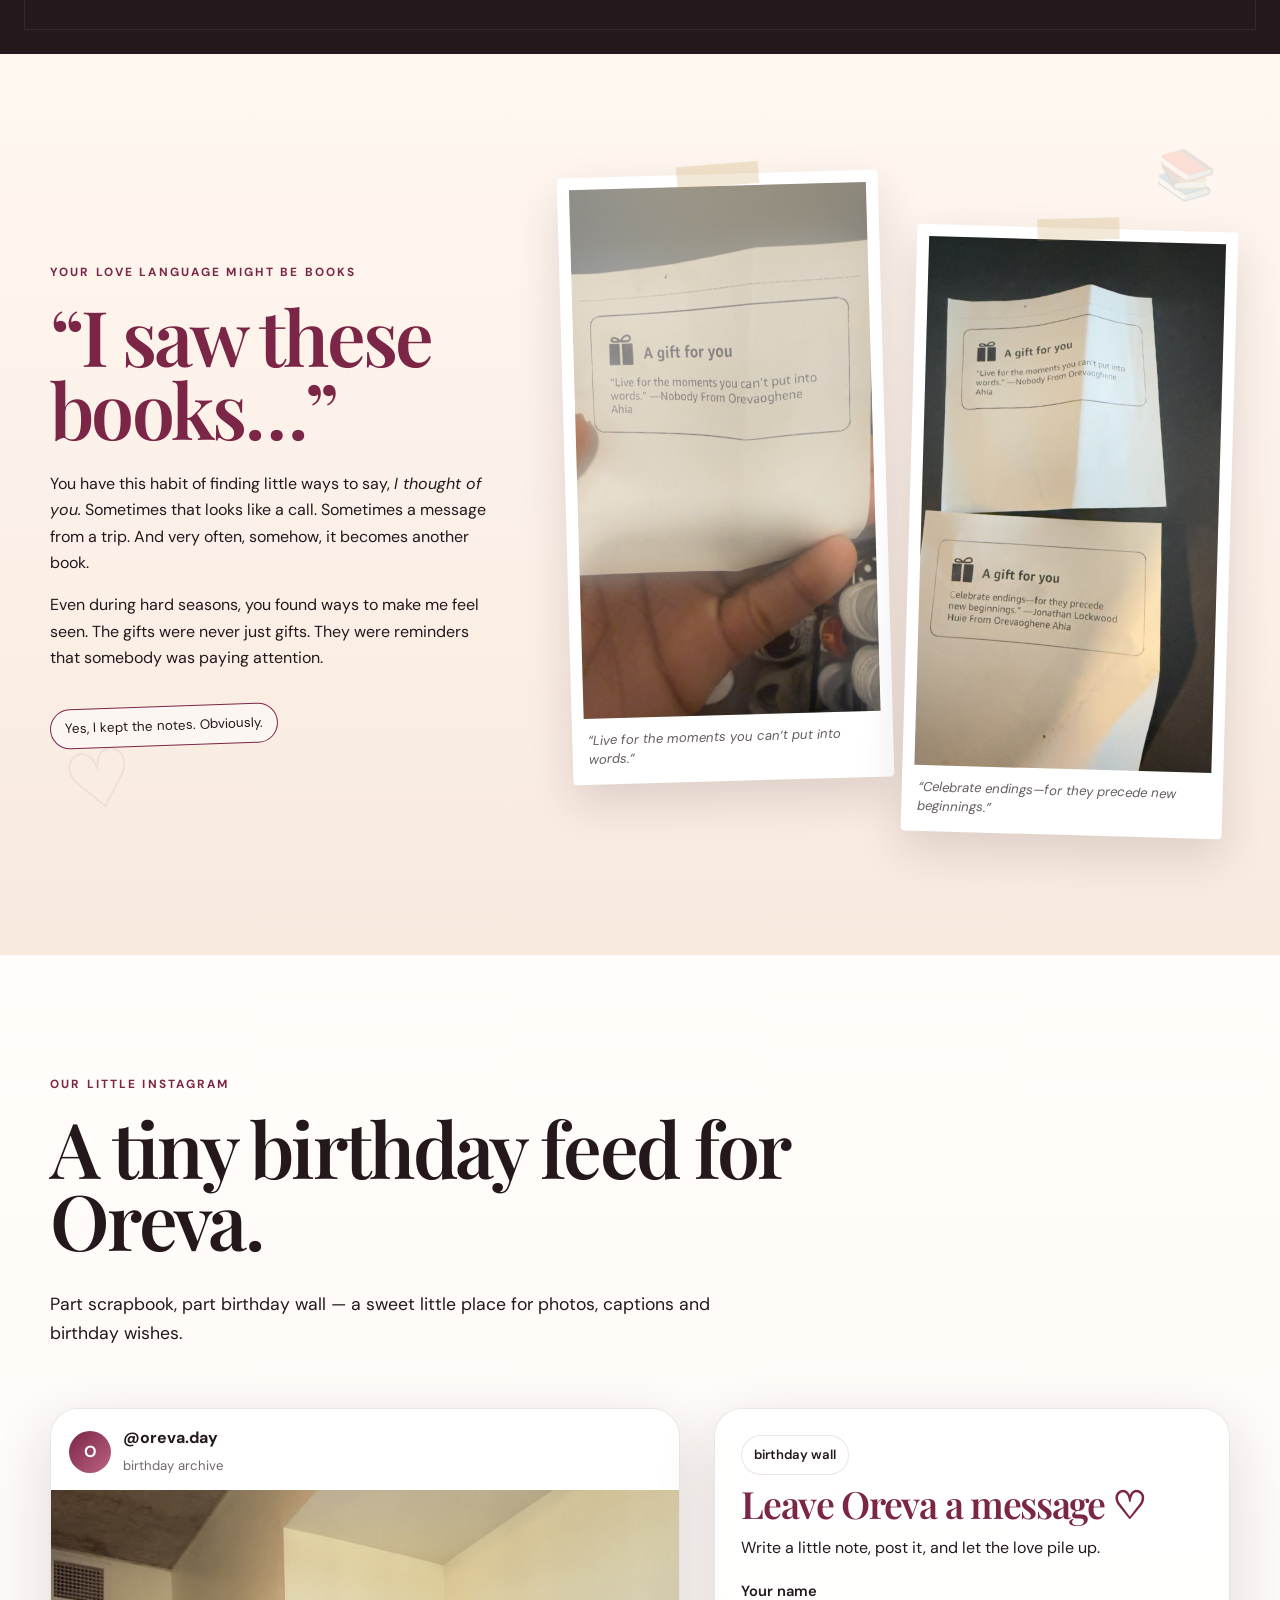
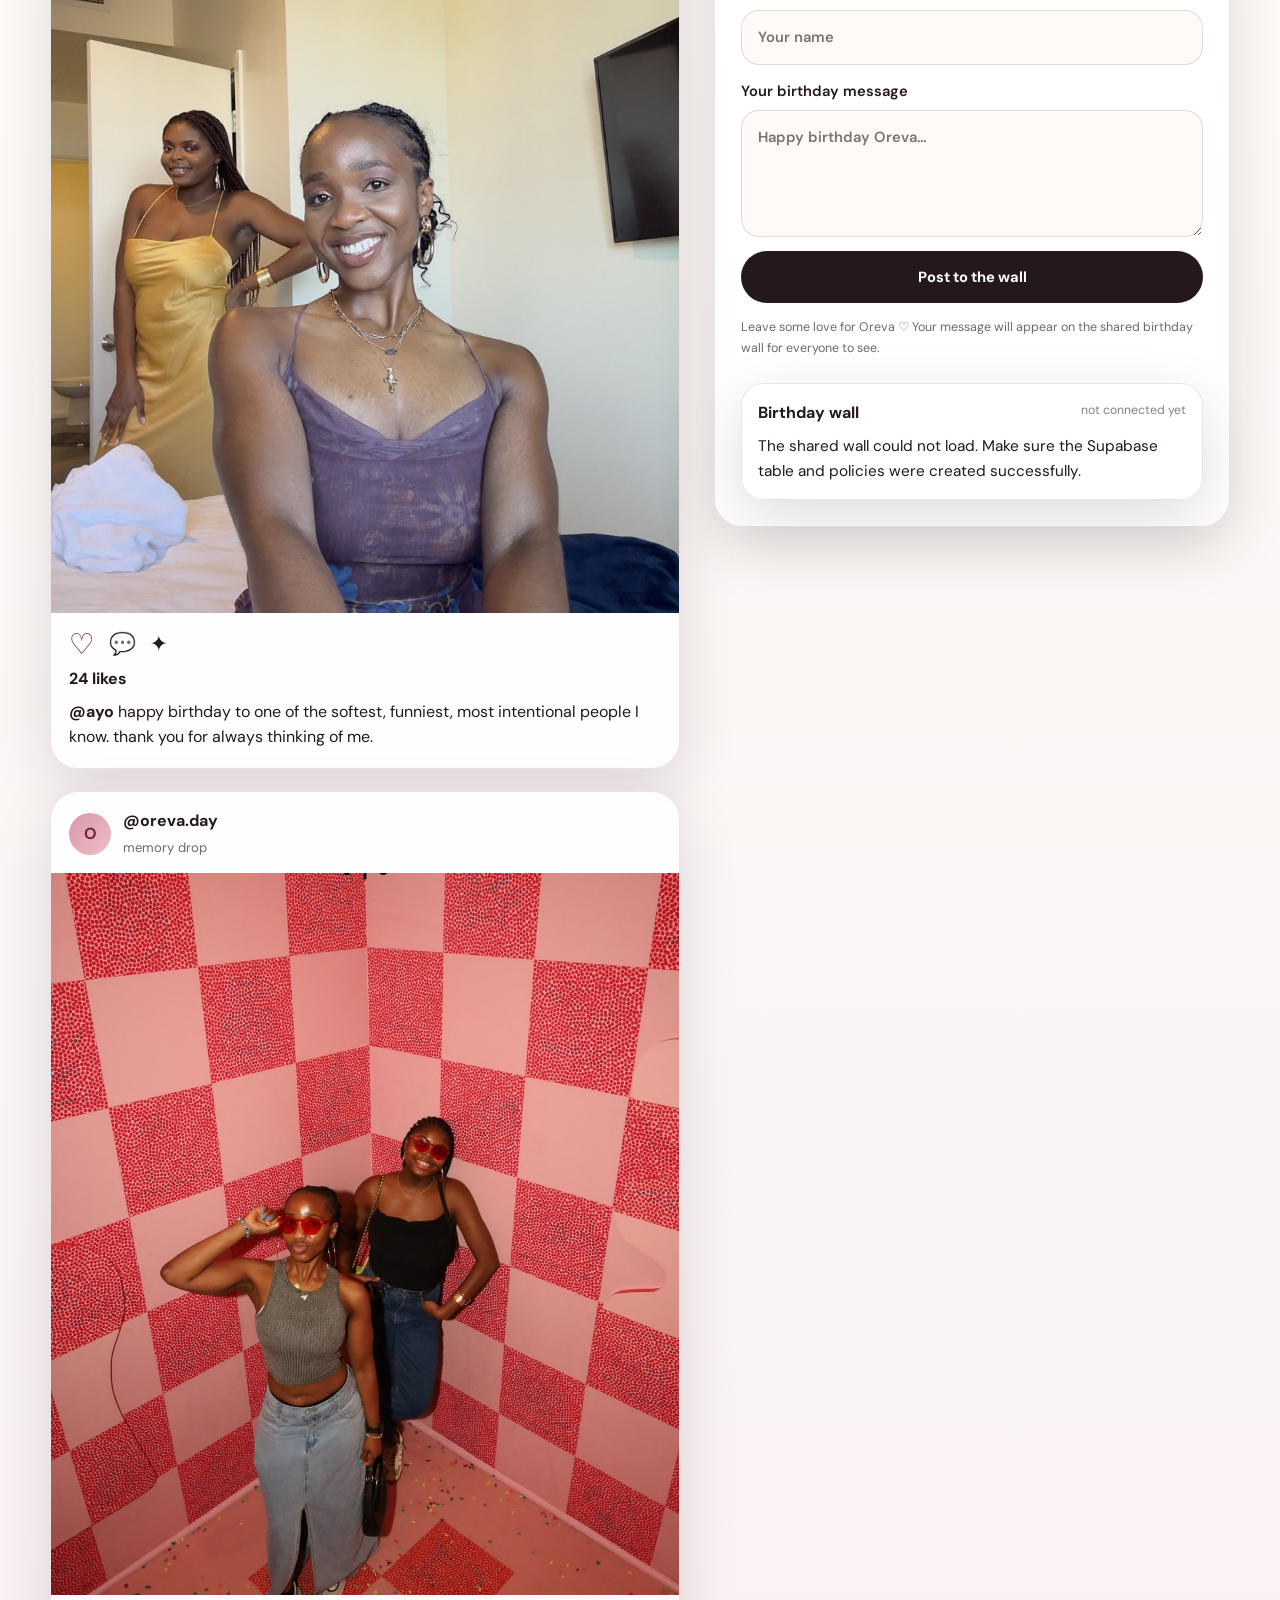
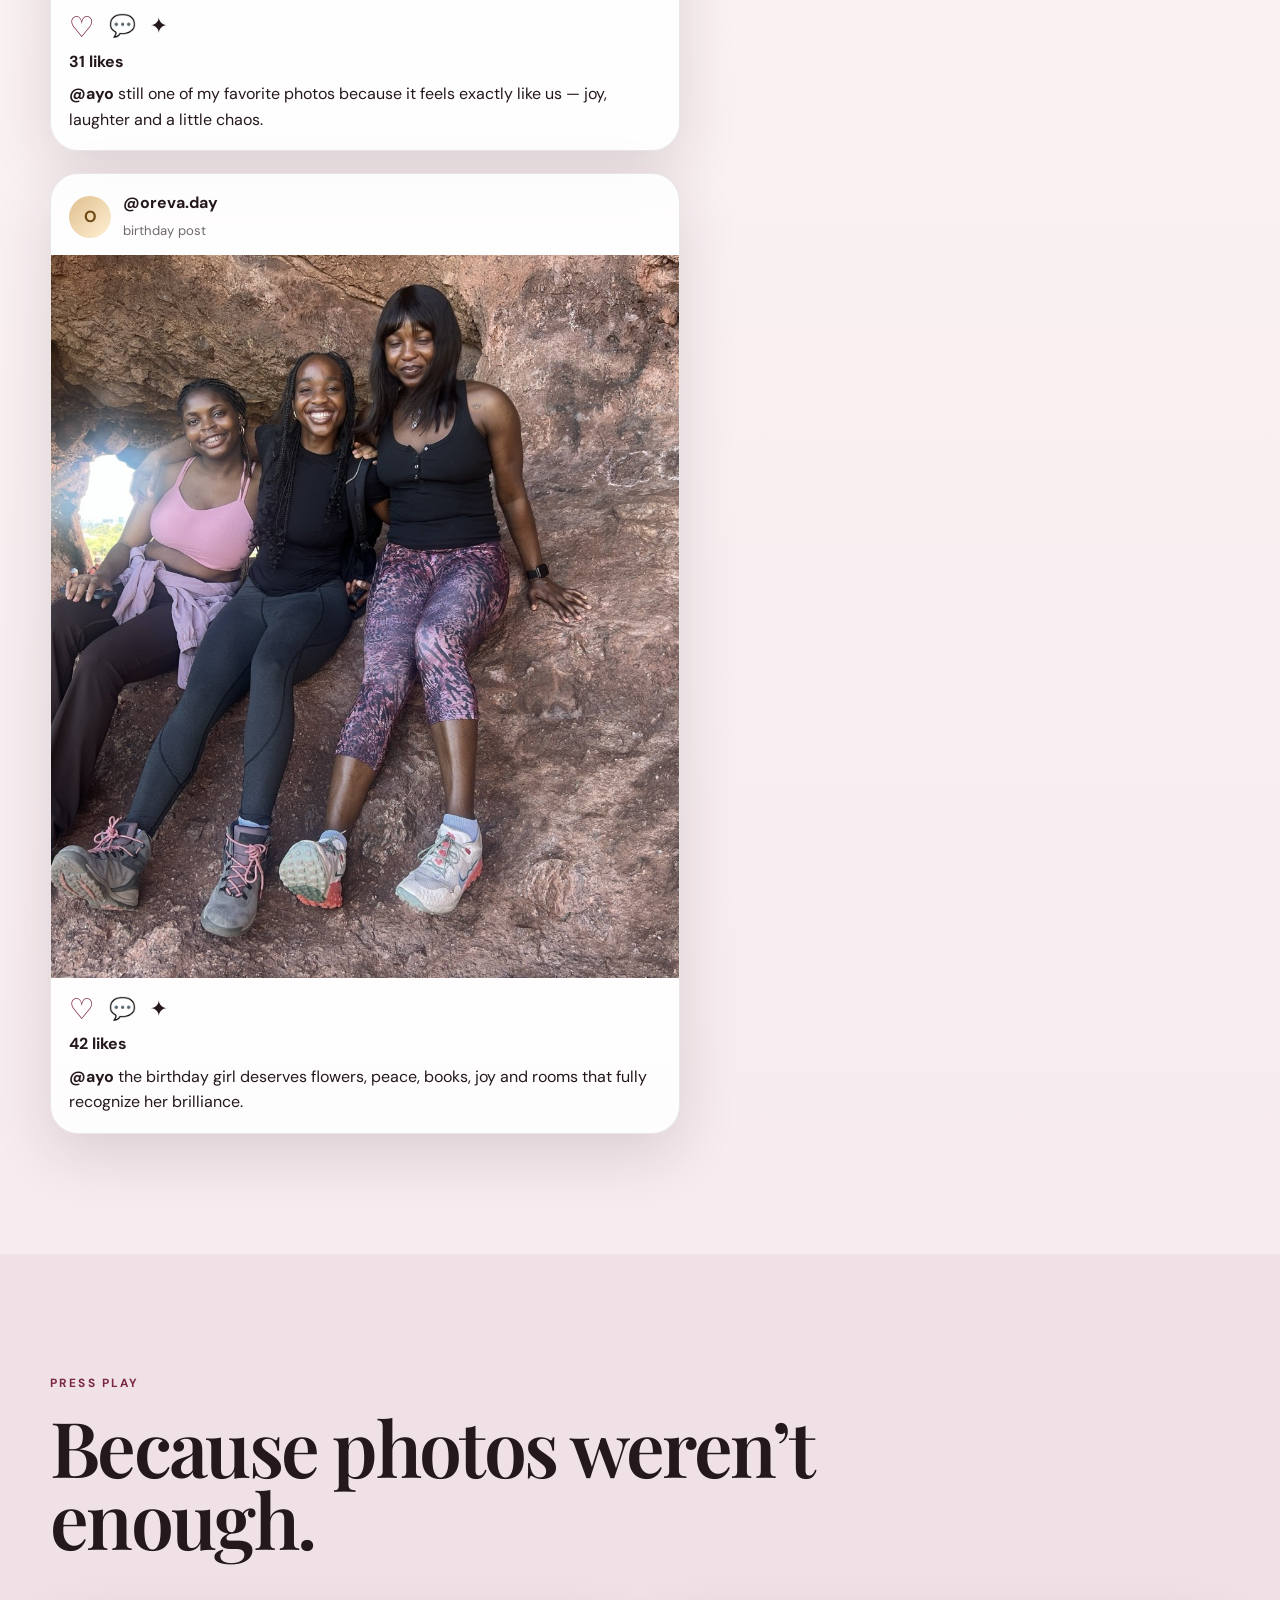
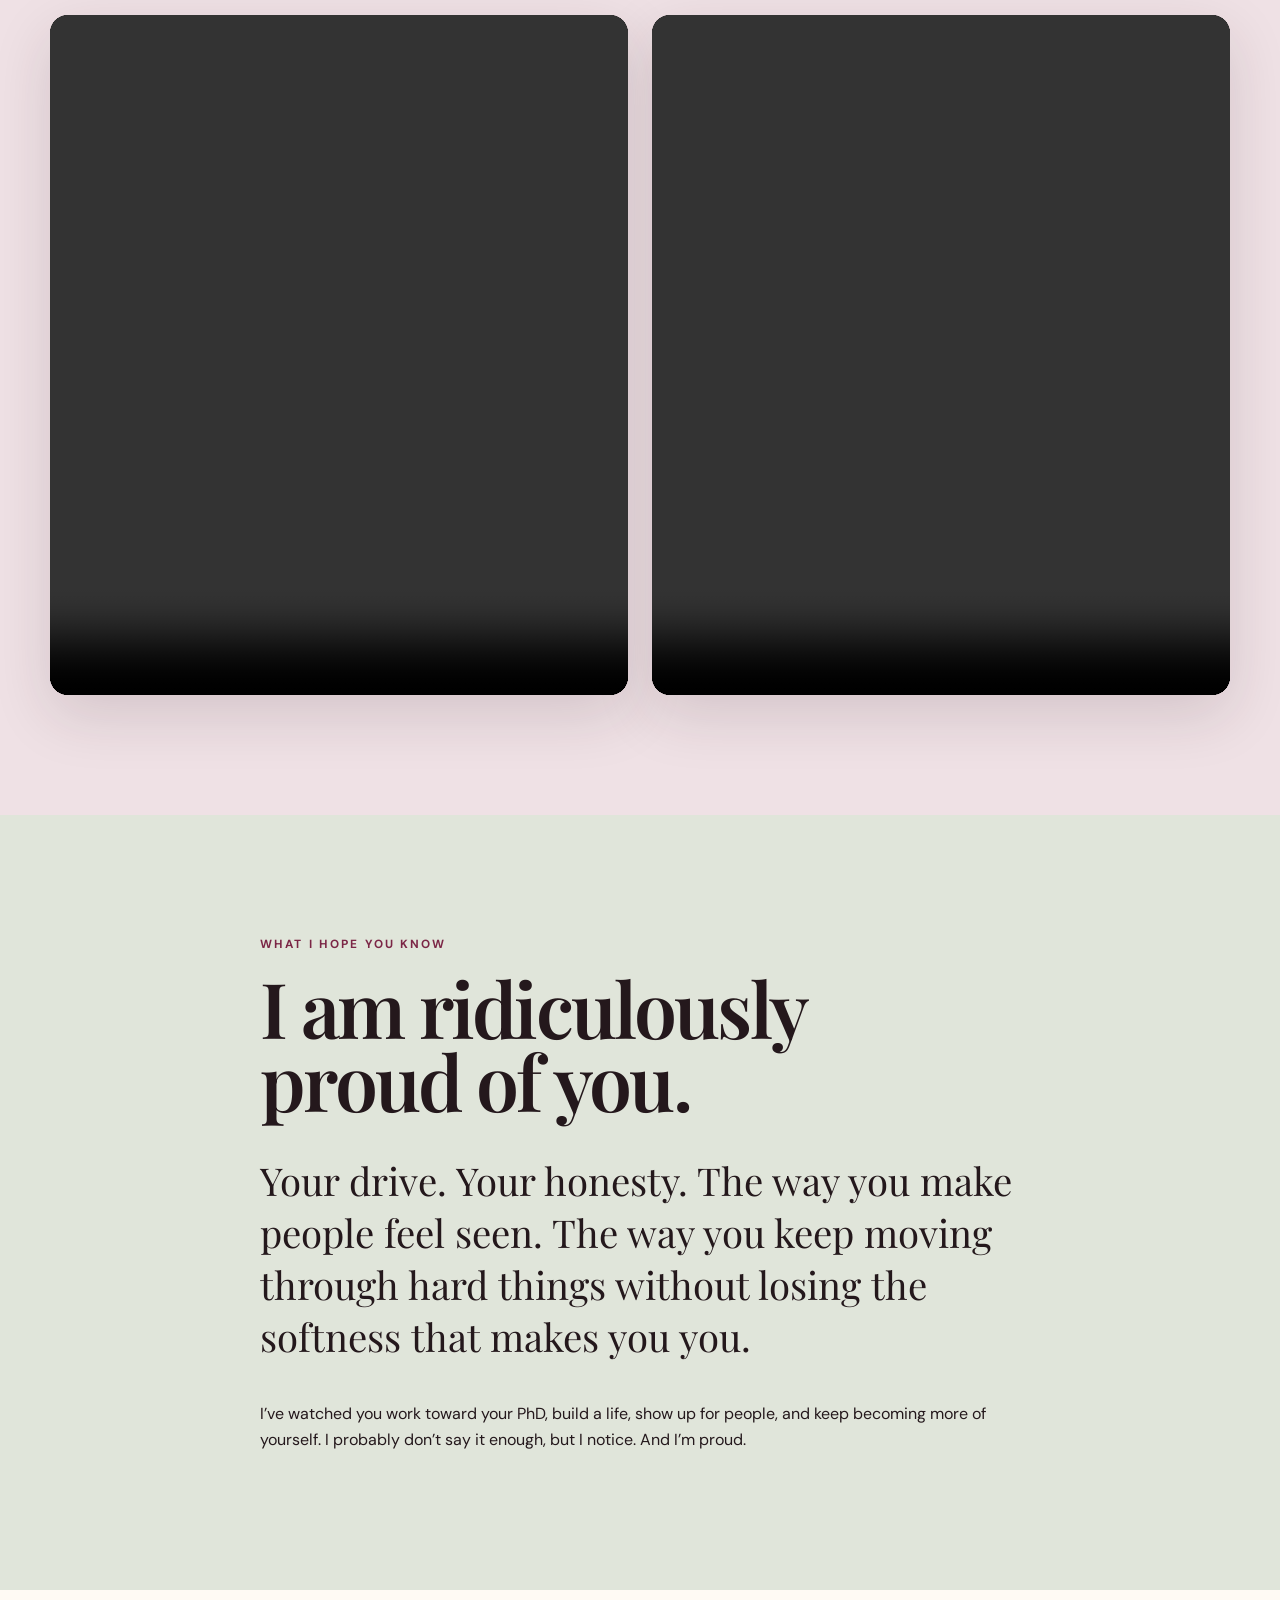
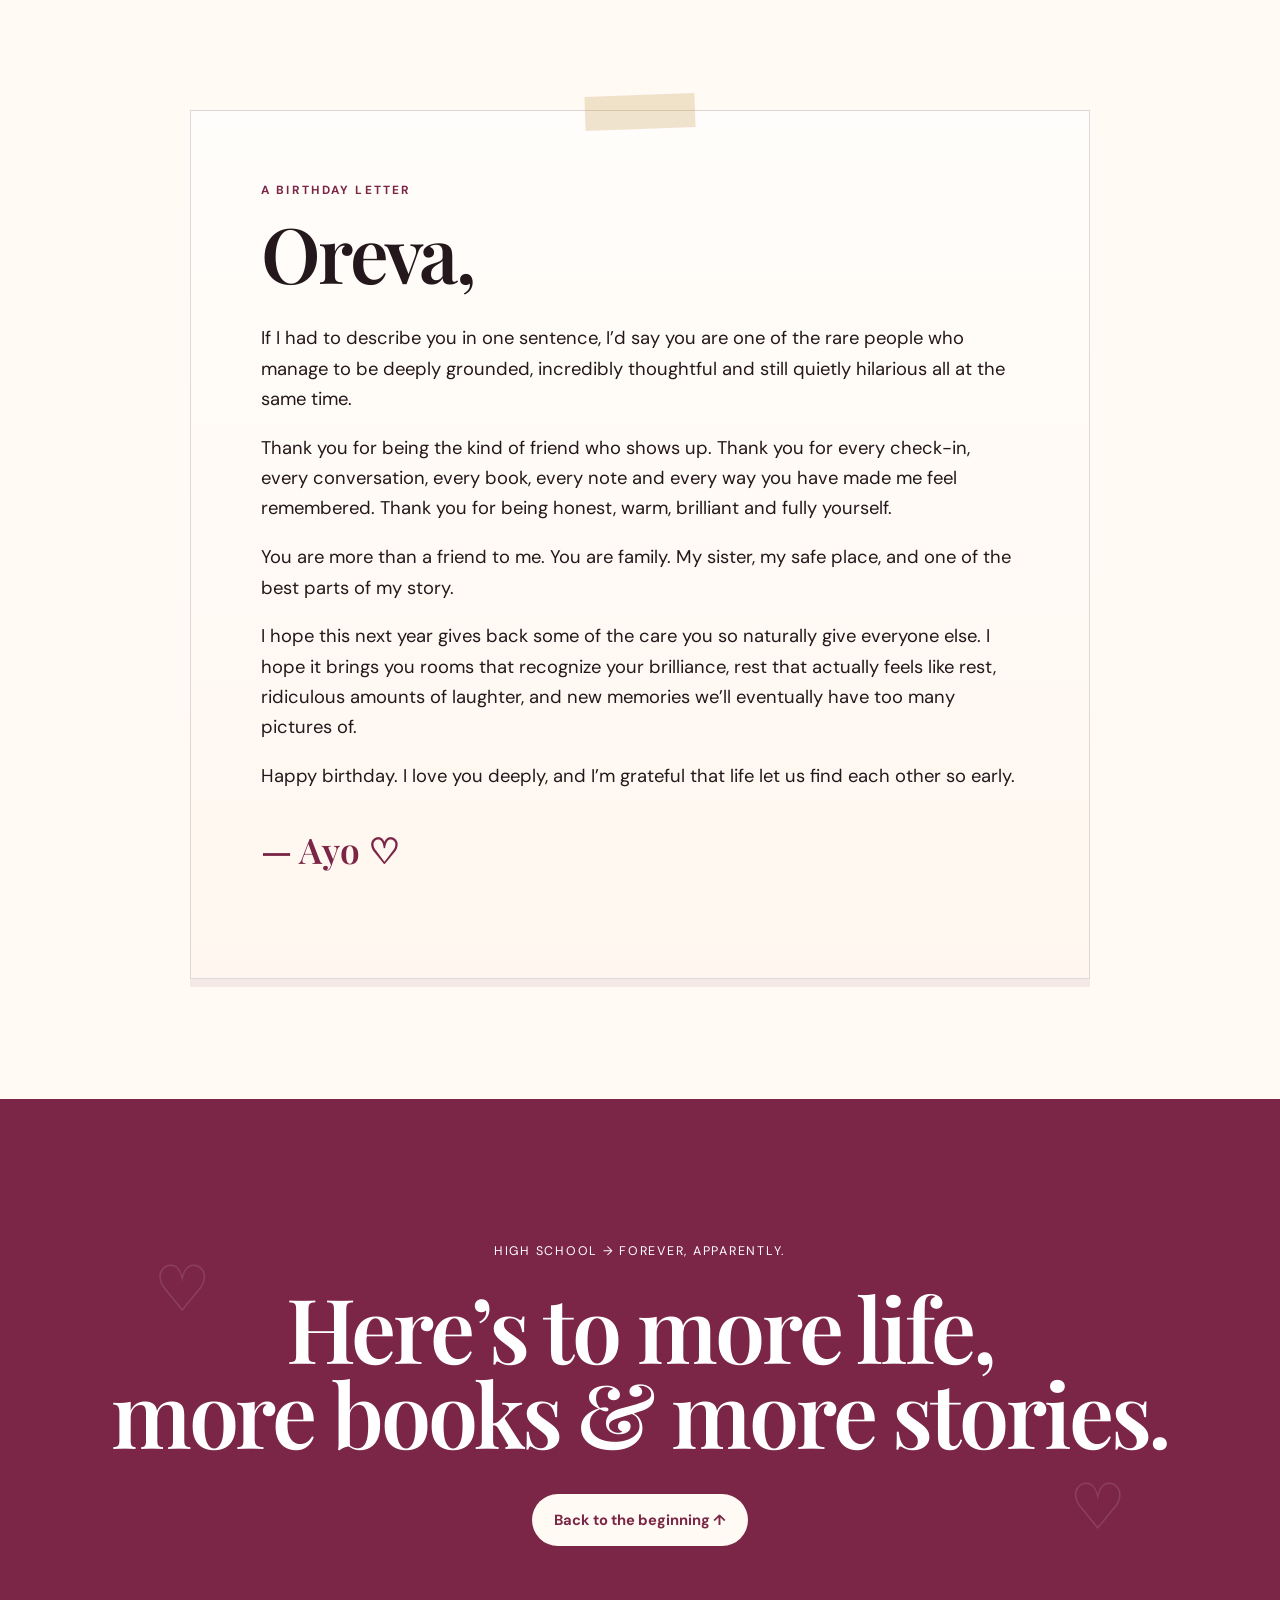
==== commit 9da036f9: "Add files via upload" ====
--- a/index.html
+++ b/index.html
@@ -229,7 +229,7 @@
               </label>
               <label>
                 <span>Your birthday message</span>
-                <textarea id="wishMessage" name="message" rows="4" maxlength="220" placeholder="Happy birthday Oreva…" required></textarea>
+                <textarea id="wishMessage" name="message" rows="4" maxlength="2000" placeholder="Happy birthday Oreva…" required></textarea>
               </label>
               <button class="button" type="submit">Post to the wall</button>
               <p class="tiny-note">Leave some love for Oreva ♡ Your message will appear on the shared birthday wall for everyone to see.</p>
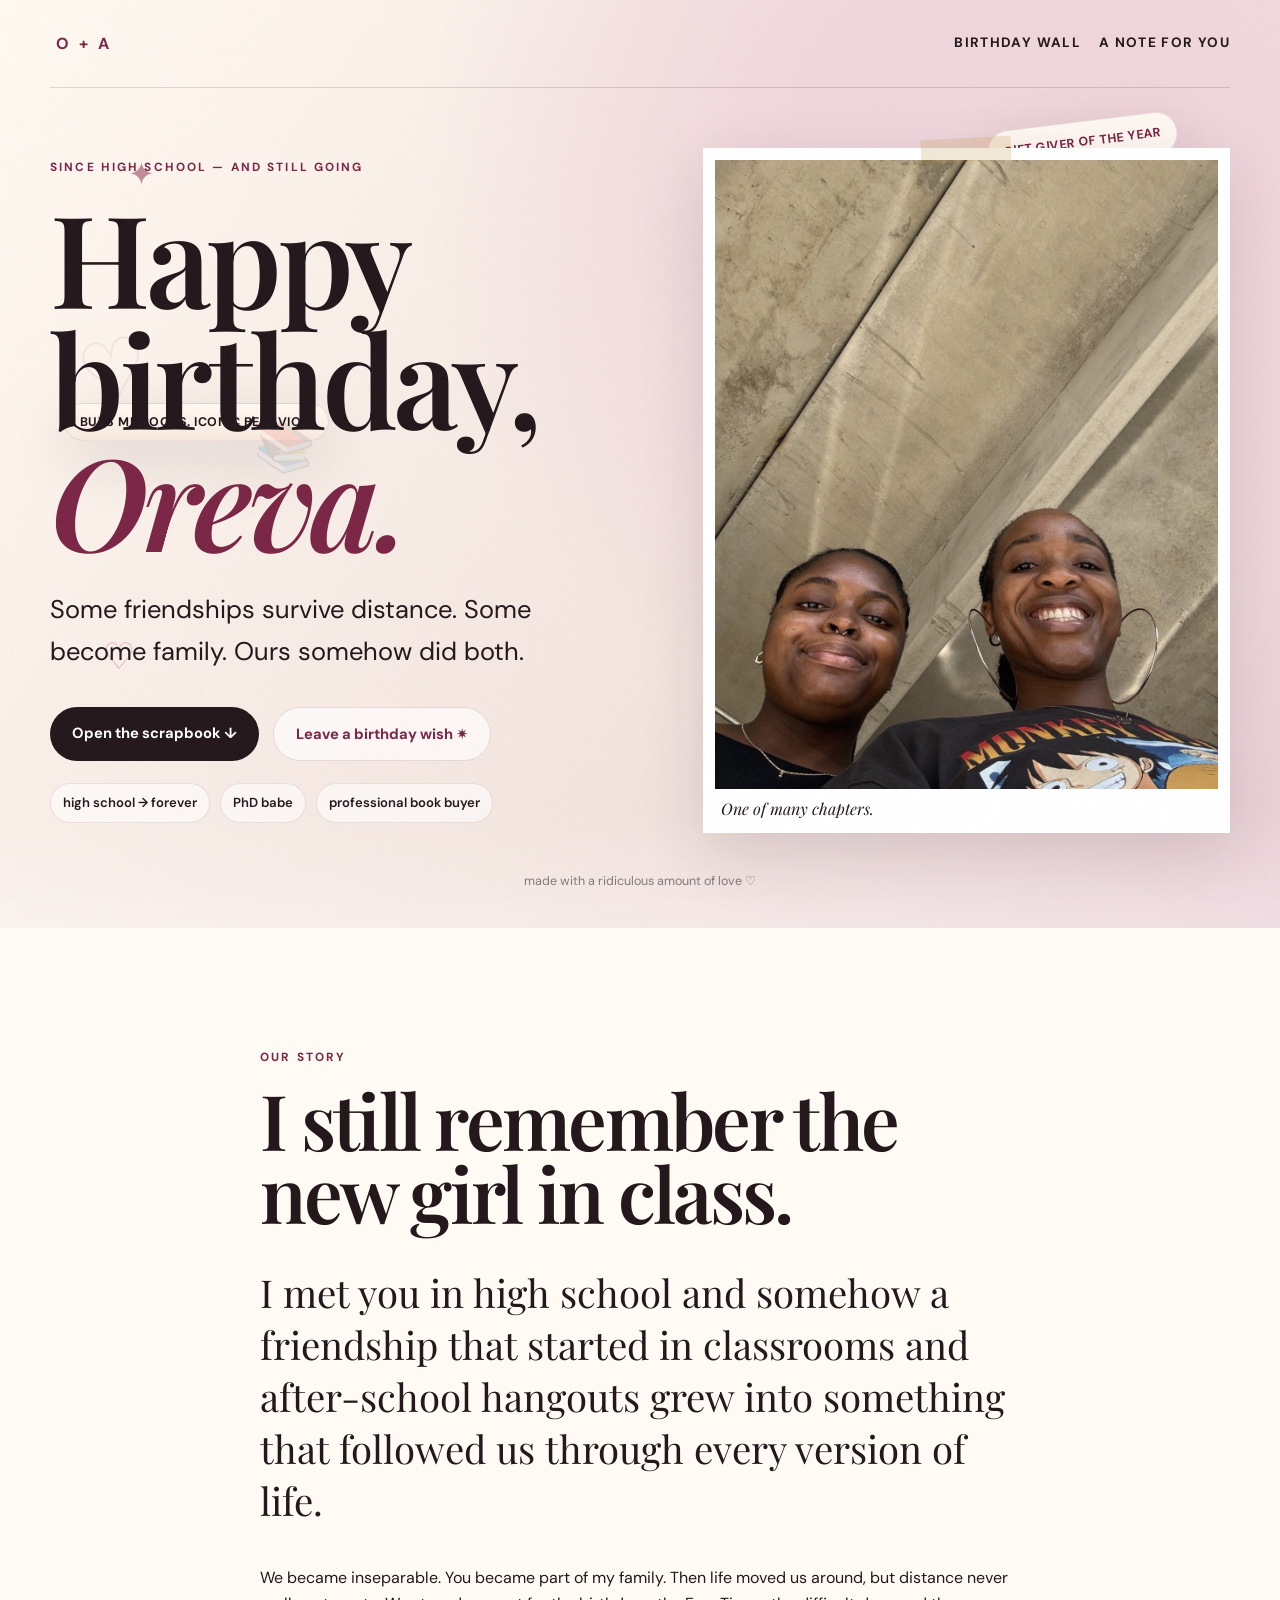
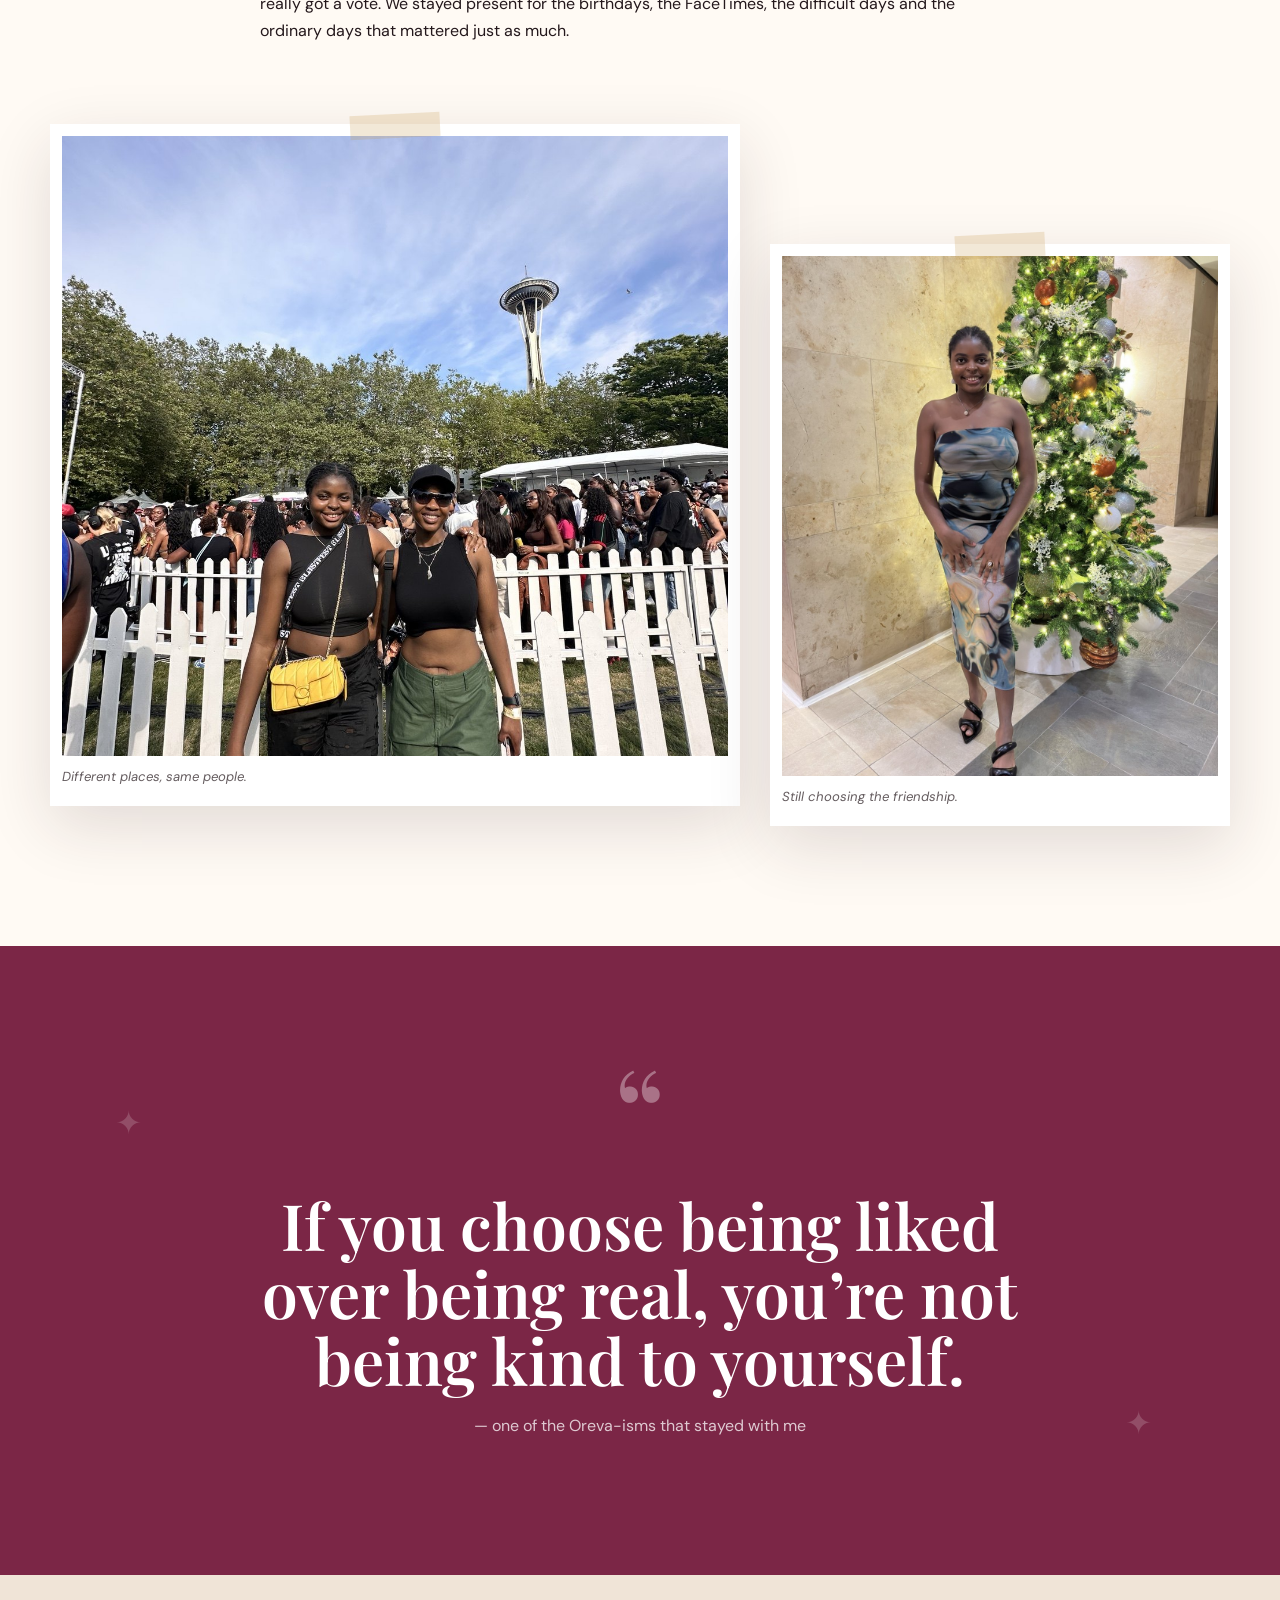
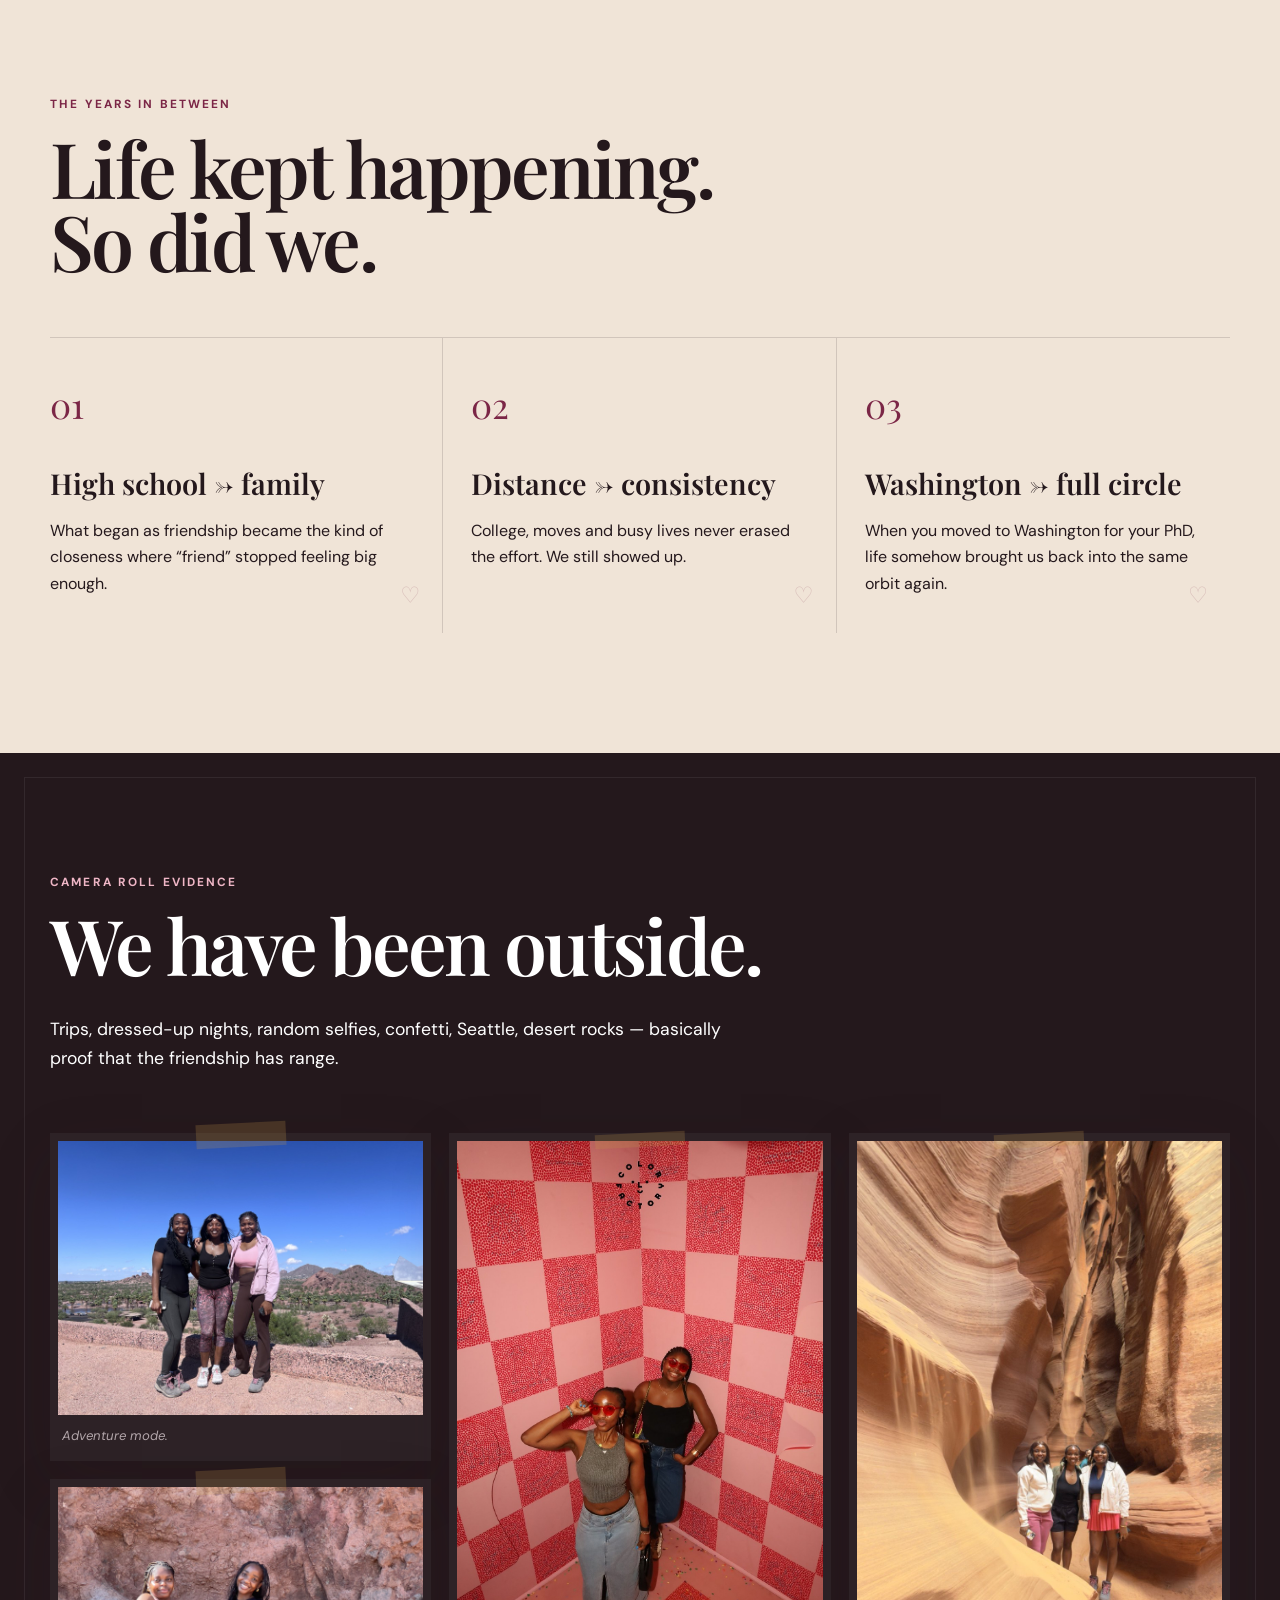
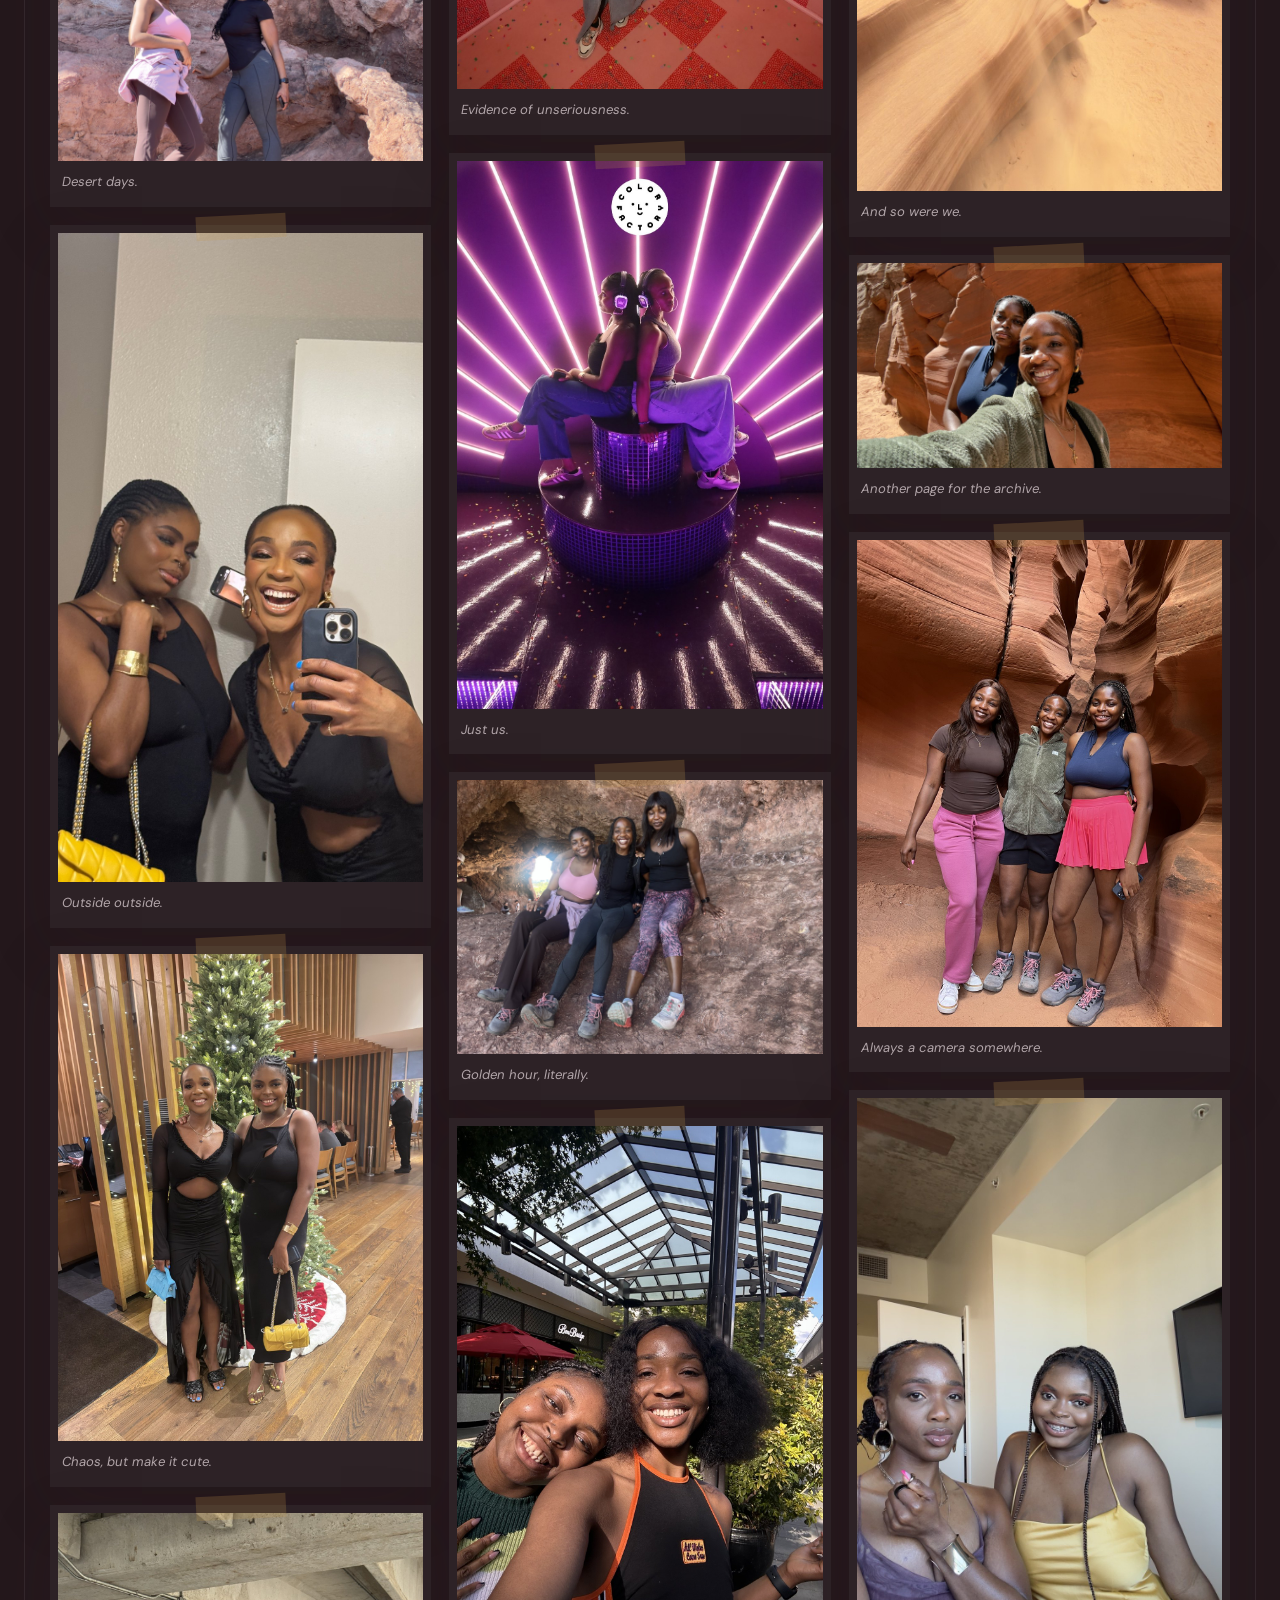
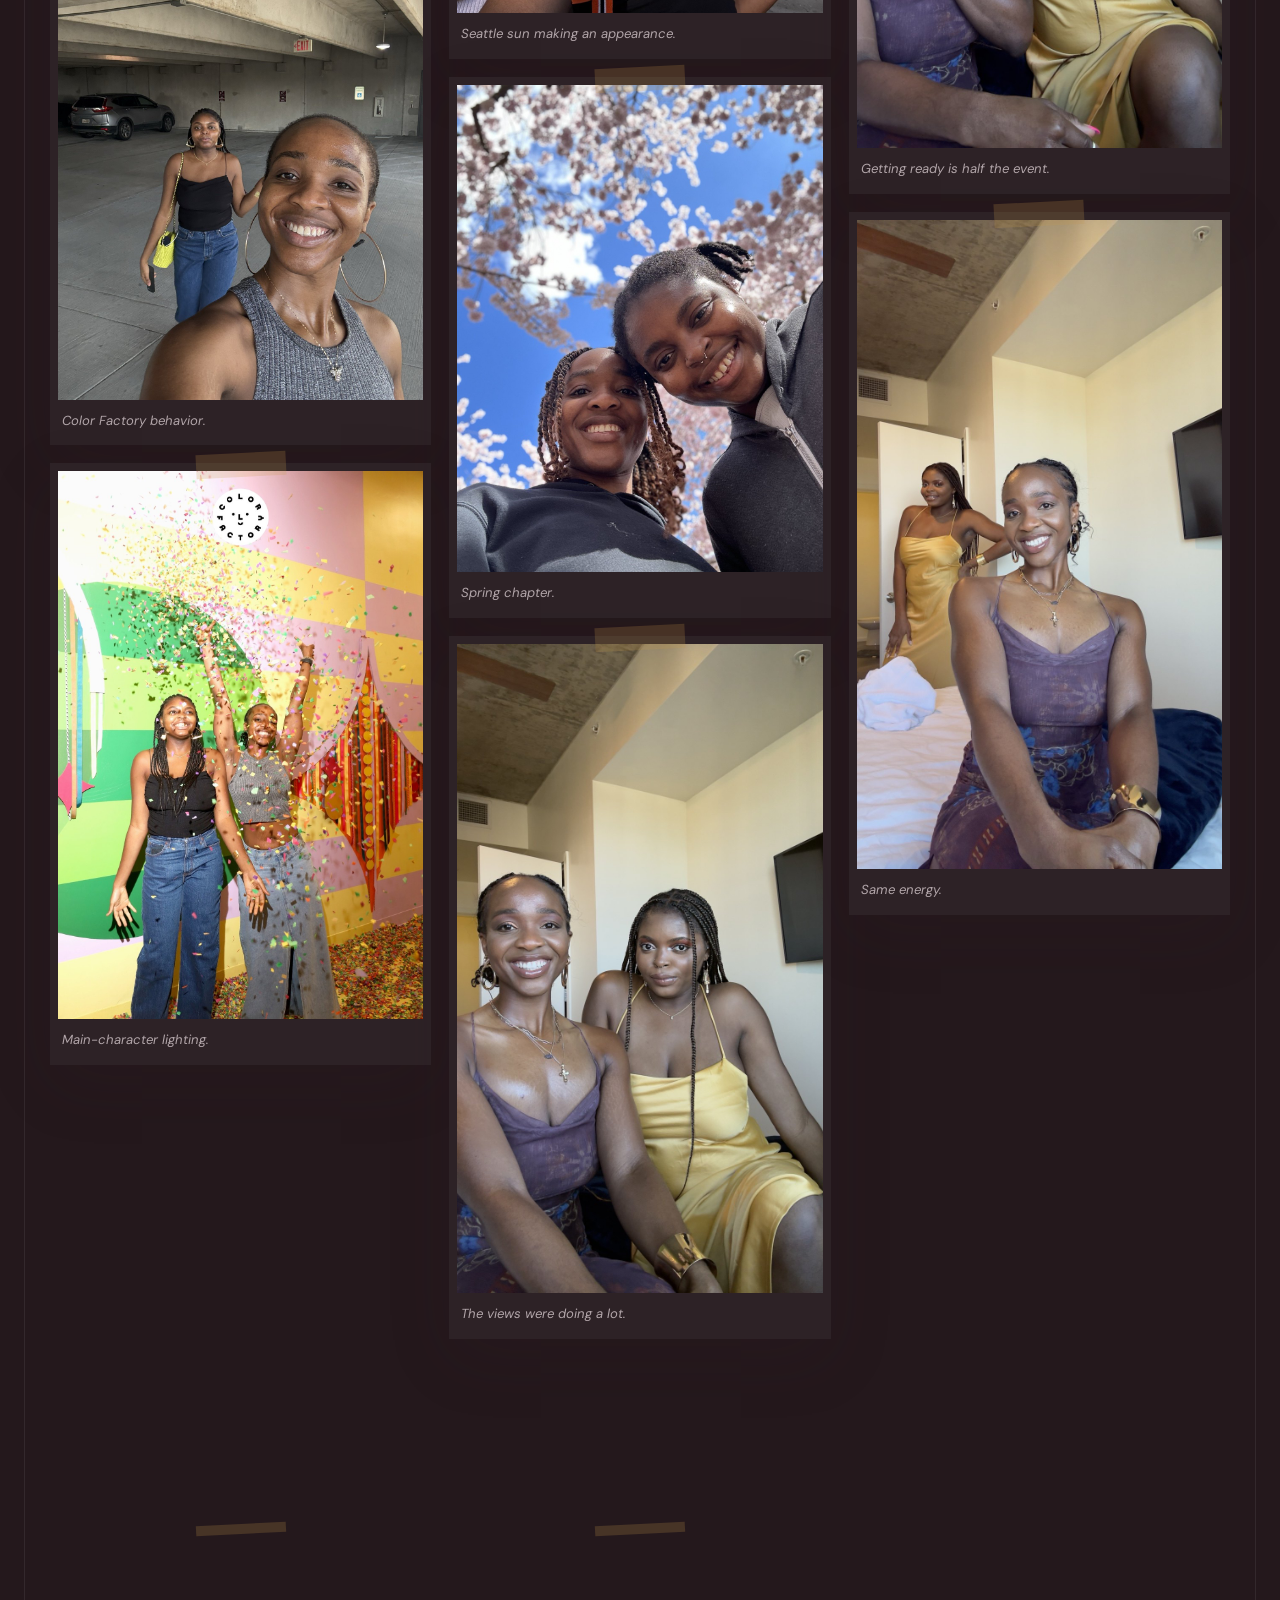
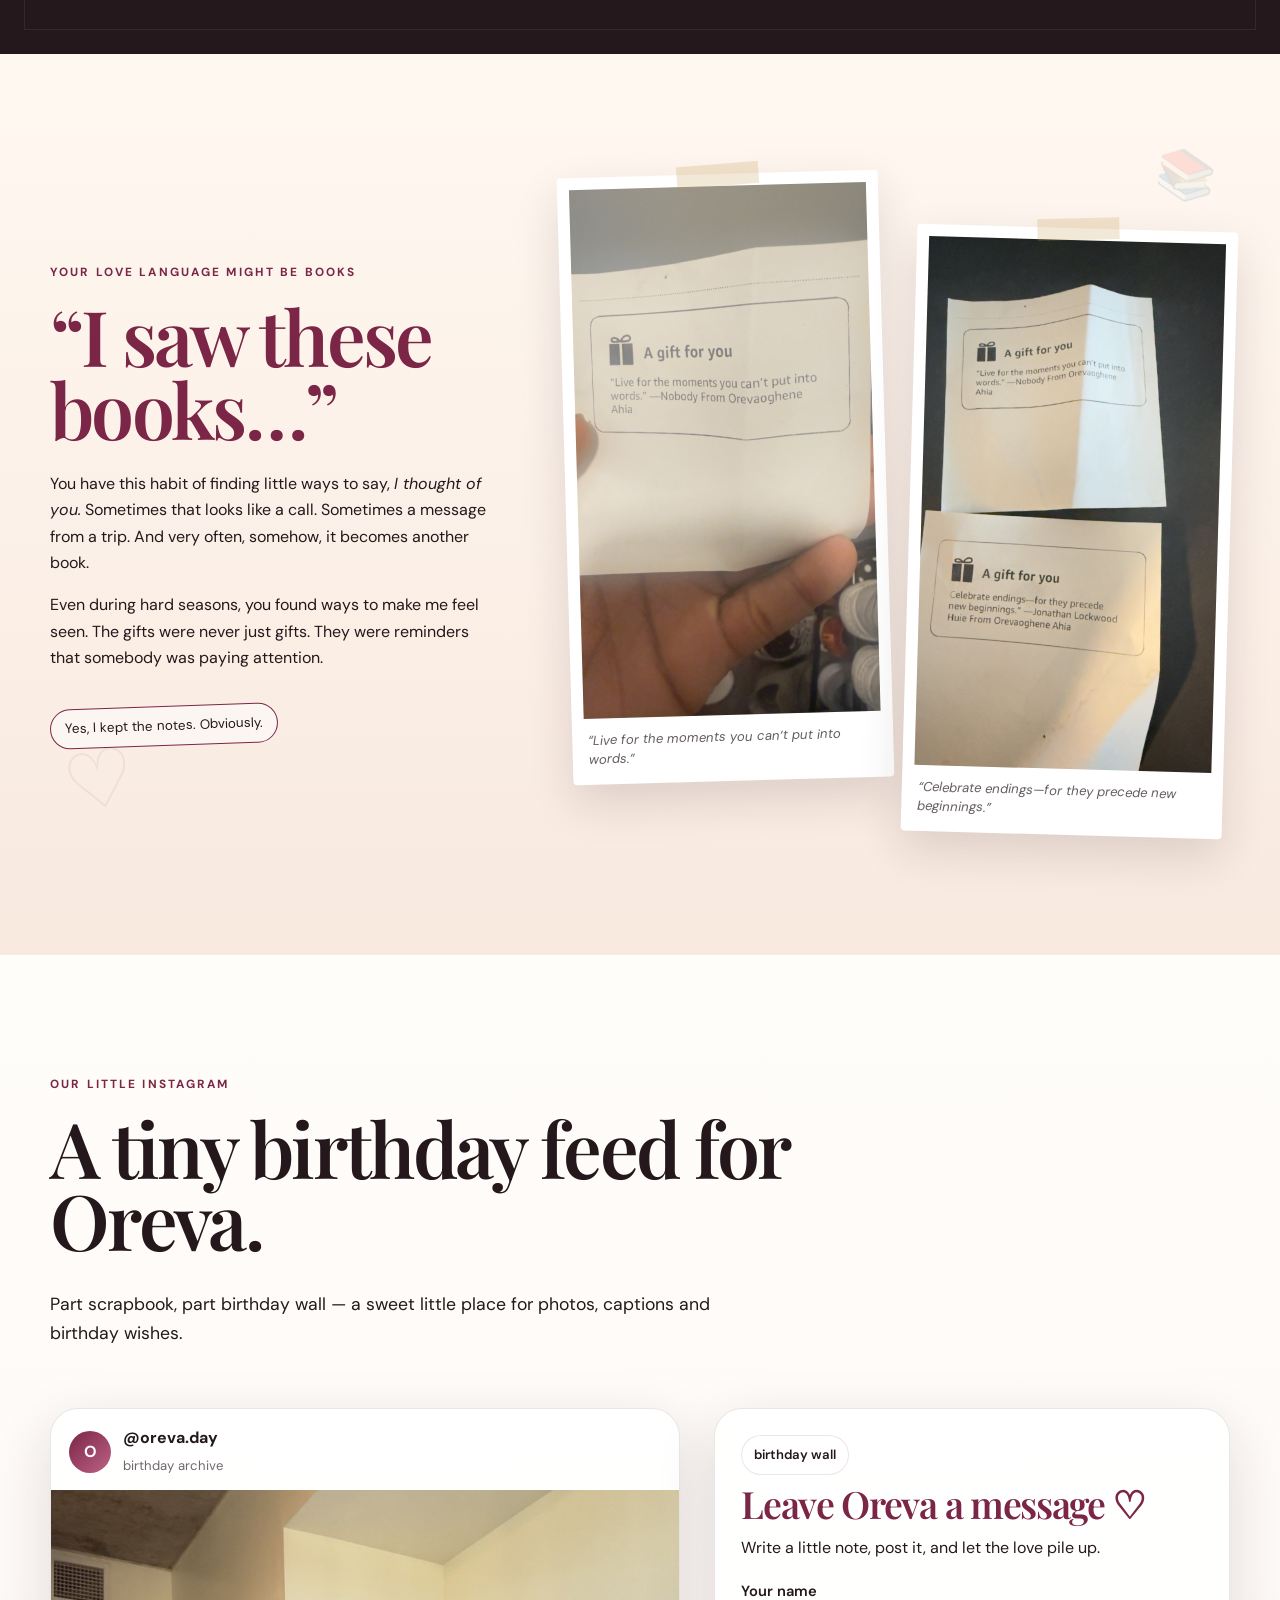
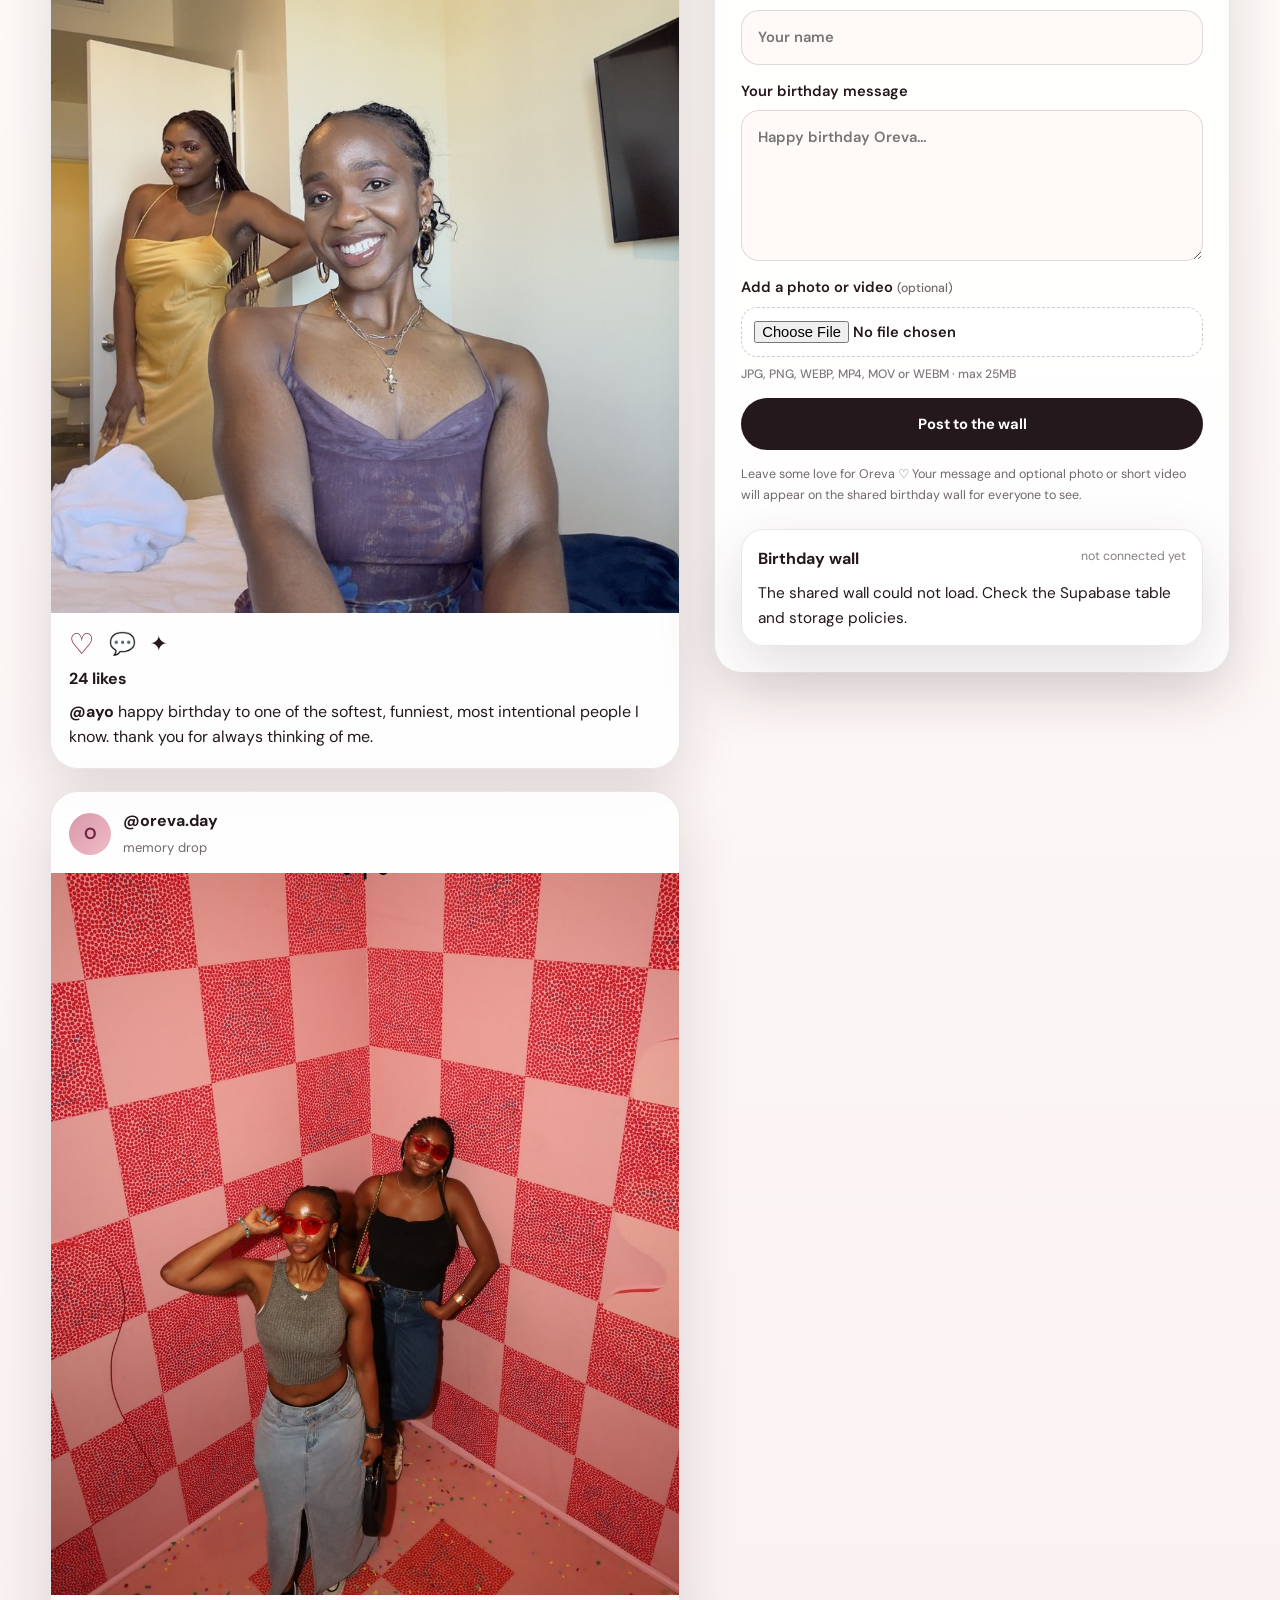
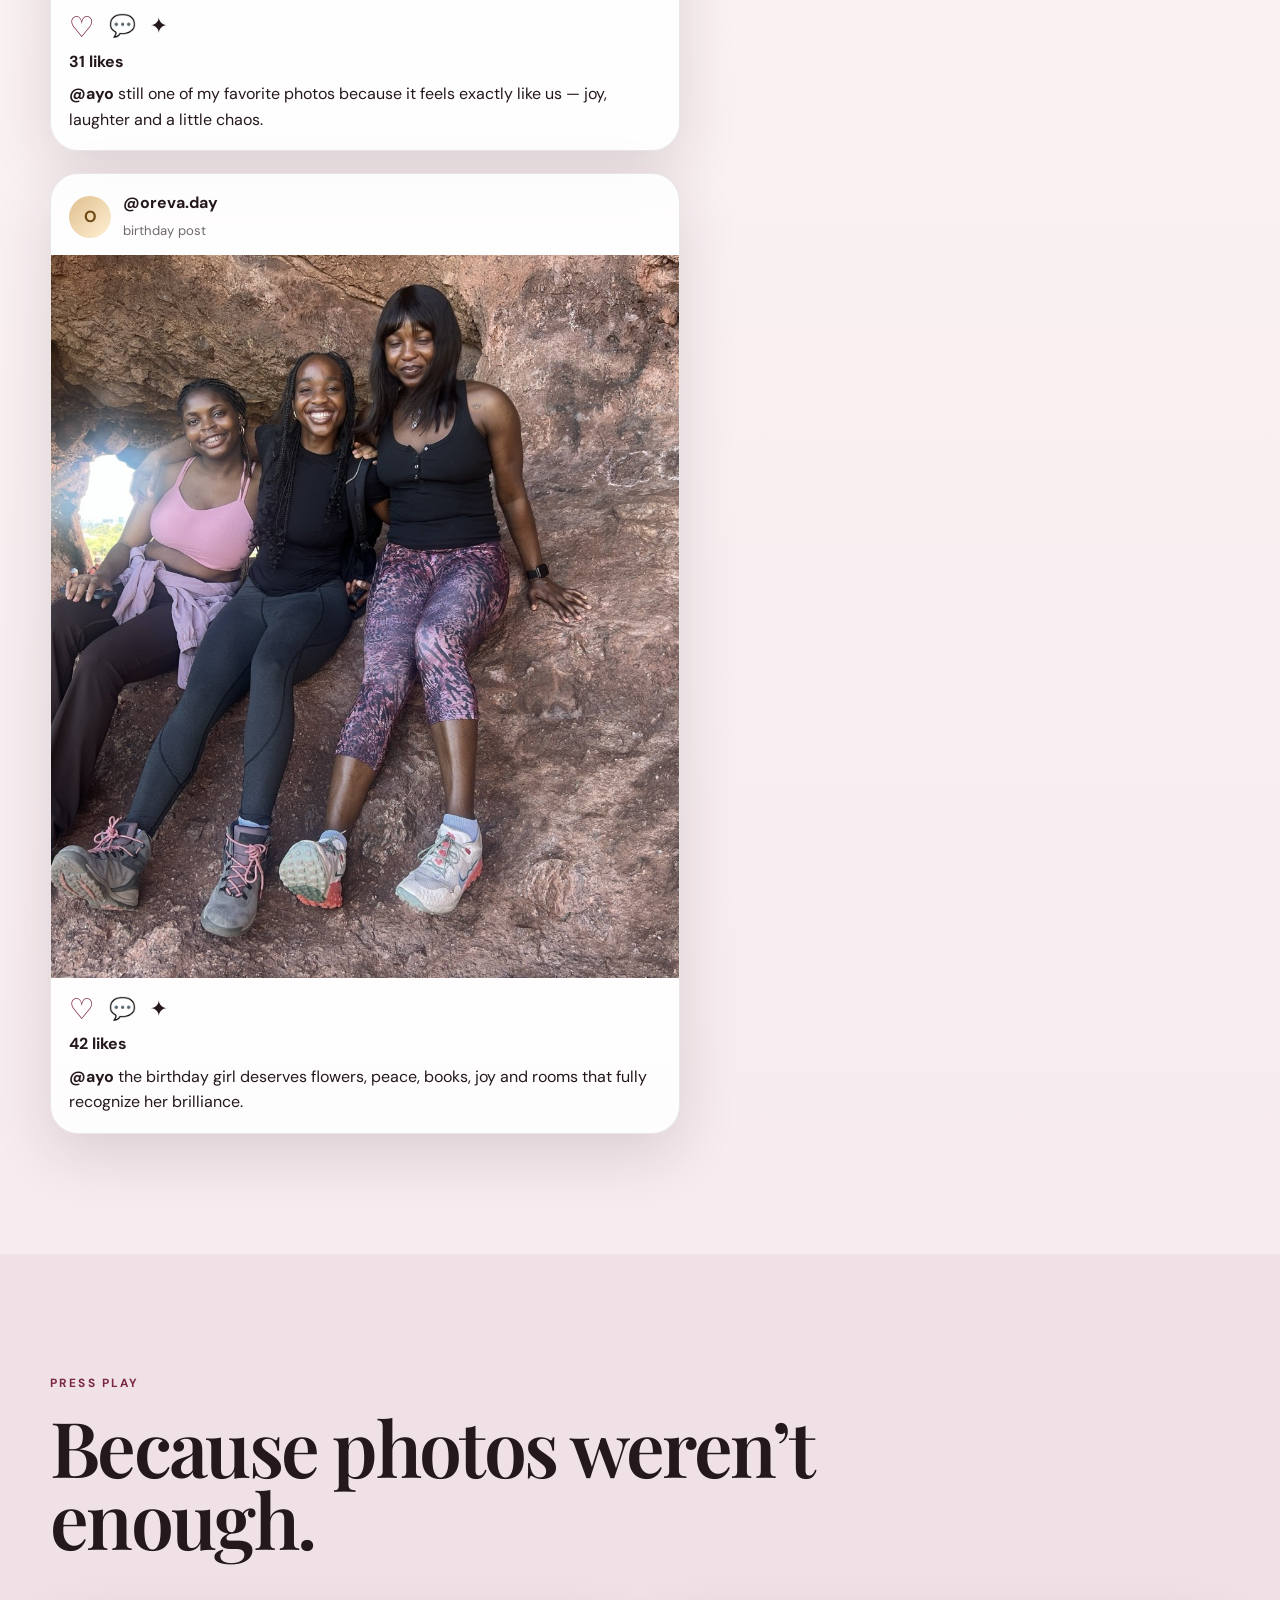
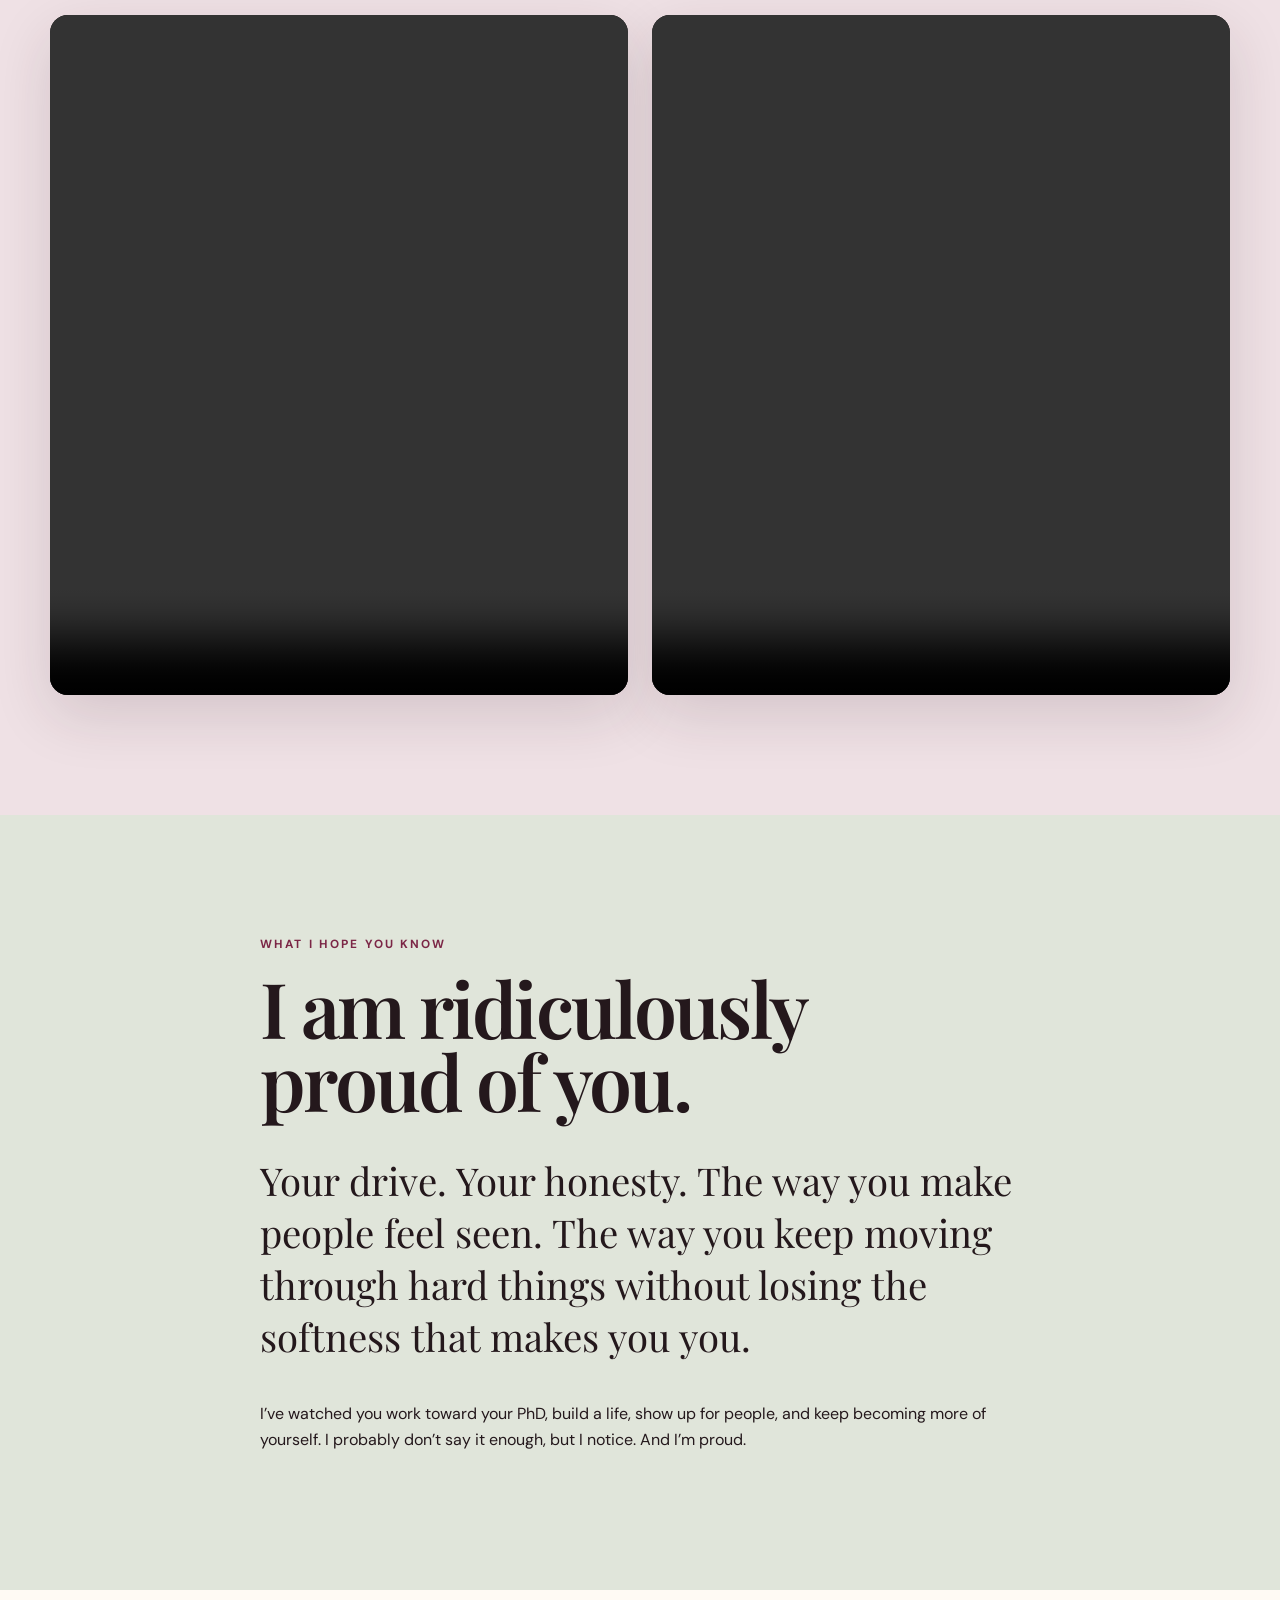
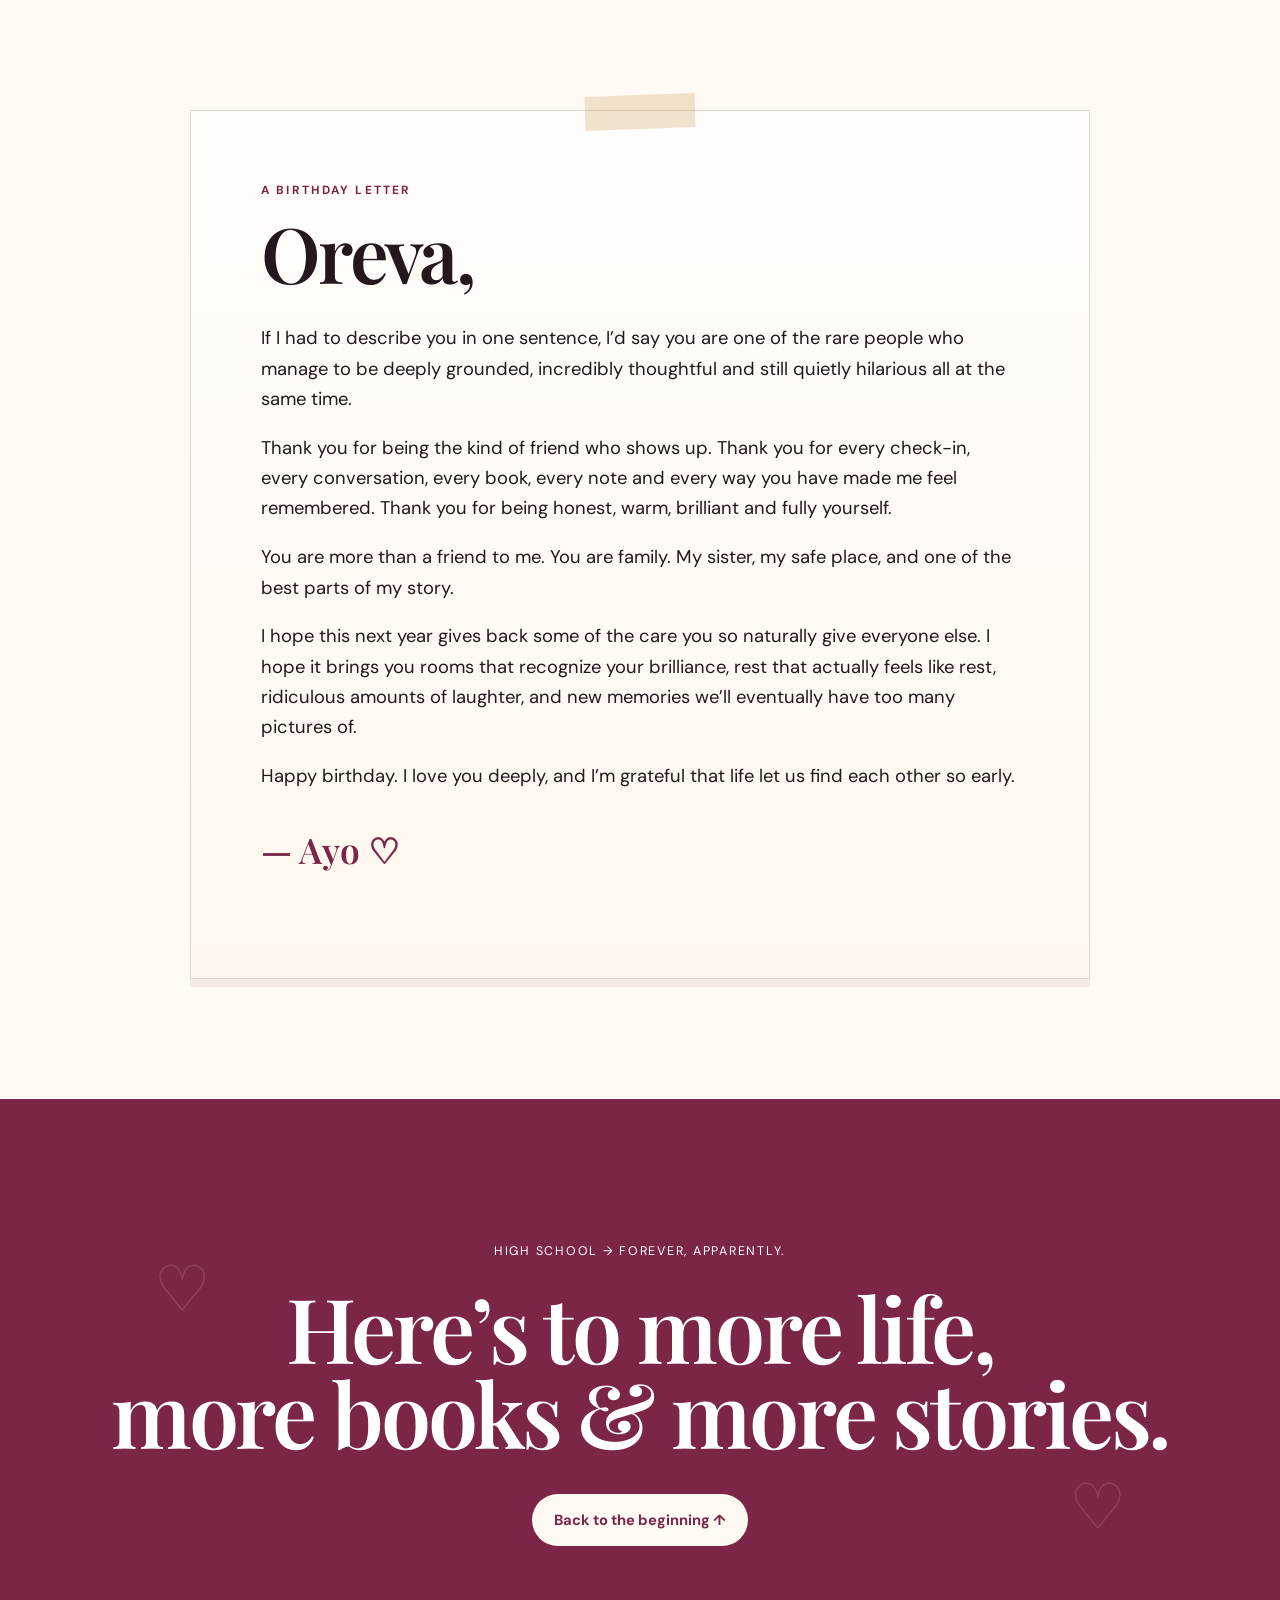
==== commit 2ffeb1d8: "Add files via upload" ====
--- a/index.html
+++ b/index.html
@@ -229,10 +229,20 @@
               </label>
               <label>
                 <span>Your birthday message</span>
-                <textarea id="wishMessage" name="message" rows="4" maxlength="2000" placeholder="Happy birthday Oreva…" required></textarea>
+                <textarea id="wishMessage" name="message" rows="5" maxlength="2000" placeholder="Happy birthday Oreva…" required></textarea>
               </label>
+              <label class="photo-upload-label">
+                <span>Add a photo or video <small>(optional)</small></span>
+                <input type="file" id="wishPhoto" name="photo" accept="image/jpeg,image/png,image/webp,video/mp4,video/quicktime,video/webm">
+                <span class="photo-help">JPG, PNG, WEBP, MP4, MOV or WEBM · max 25MB</span>
+              </label>
+              <div class="photo-preview-wrap" id="photoPreviewWrap" hidden>
+                <img id="photoPreview" alt="Selected photo preview">
+                <video id="videoPreview" controls playsinline muted hidden></video>
+                <button type="button" class="remove-photo" id="removePhoto">Remove media</button>
+              </div>
               <button class="button" type="submit">Post to the wall</button>
-              <p class="tiny-note">Leave some love for Oreva ♡ Your message will appear on the shared birthday wall for everyone to see.</p>
+              <p class="tiny-note">Leave some love for Oreva ♡ Your message and optional photo or short video will appear on the shared birthday wall for everyone to see.</p>
             </form>
 
             <div class="wish-list" id="wishList" aria-live="polite"></div>
--- a/styles.css
+++ b/styles.css
@@ -207,3 +207,42 @@
   .sticker.gift{top:18%;right:3%;max-width:170px;text-align:center}
 }
 @media(prefers-reduced-motion:reduce){html{scroll-behavior:auto}.reveal{opacity:1;transform:none;transition:none}.confetti-piece,.sparkle,.heart{animation:none}}
+
+
+/* Shared birthday-wall media uploads */
+.photo-upload-label small{font-weight:500;opacity:.65}
+.photo-upload-label input[type="file"]{width:100%;padding:12px;background:#fff;border:1px dashed rgba(36,24,28,.22);border-radius:16px}
+.photo-help{font-size:.76rem;font-weight:500;opacity:.58}
+.photo-preview-wrap{position:relative;border-radius:18px;overflow:hidden;background:#f4ece7;border:1px solid rgba(36,24,28,.1)}
+.photo-preview-wrap[hidden]{display:none}
+.photo-preview-wrap img,.photo-preview-wrap video{width:100%;max-height:340px;object-fit:contain;background:#efe7e1}
+.remove-photo{position:absolute;right:10px;top:10px;border:0;border-radius:999px;padding:8px 12px;background:rgba(36,24,28,.82);color:#fff;cursor:pointer;z-index:2}
+.wish-media{width:100%;border-radius:16px;margin:10px 0 12px;background:#f2ece8}
+.wish-photo{max-height:560px;object-fit:cover}
+.wish-video{max-height:560px;object-fit:contain}
+.wish-form .button:disabled{opacity:.6;cursor:wait}
+
+/* Extra phone fit safeguards */
+html,body{max-width:100%;overflow-x:hidden}
+.social-post,.wish-panel,.wish-card,.gift-card,.hero-photo{min-width:0}
+.wish-card p,.caption,.books-copy p{overflow-wrap:anywhere}
+@media(max-width:600px){
+  .wrap{width:calc(100% - 24px)}
+  .mini-gram{padding-left:0;padding-right:0}
+  .mini-gram-grid{display:block}
+  .feed-column{gap:16px}
+  .social-post{border-radius:20px;margin-bottom:16px}
+  .social-post img{aspect-ratio:auto;max-height:70vh;object-fit:cover}
+  .wish-panel{margin-top:22px;padding:16px;border-radius:22px}
+  .wish-form input,.wish-form textarea{font-size:16px}
+  .wish-list{margin-top:18px}
+  .wish-card{padding:14px;border-radius:18px}
+  .wish-media{max-height:65vh;object-fit:contain;background:#f3ece7}
+  .post-actions{padding-left:14px;padding-right:14px}
+  .caption,.likes{padding-left:14px;padding-right:14px}
+  .hero-buttons .button{width:100%;text-align:center}
+  .nav-links{font-size:.78rem}
+  .books-grid{gap:36px}
+  .gift-stack{grid-template-columns:1fr!important;gap:18px!important}
+  .gift-card.one,.gift-card.two{transform:none!important;margin-top:0!important}
+}
